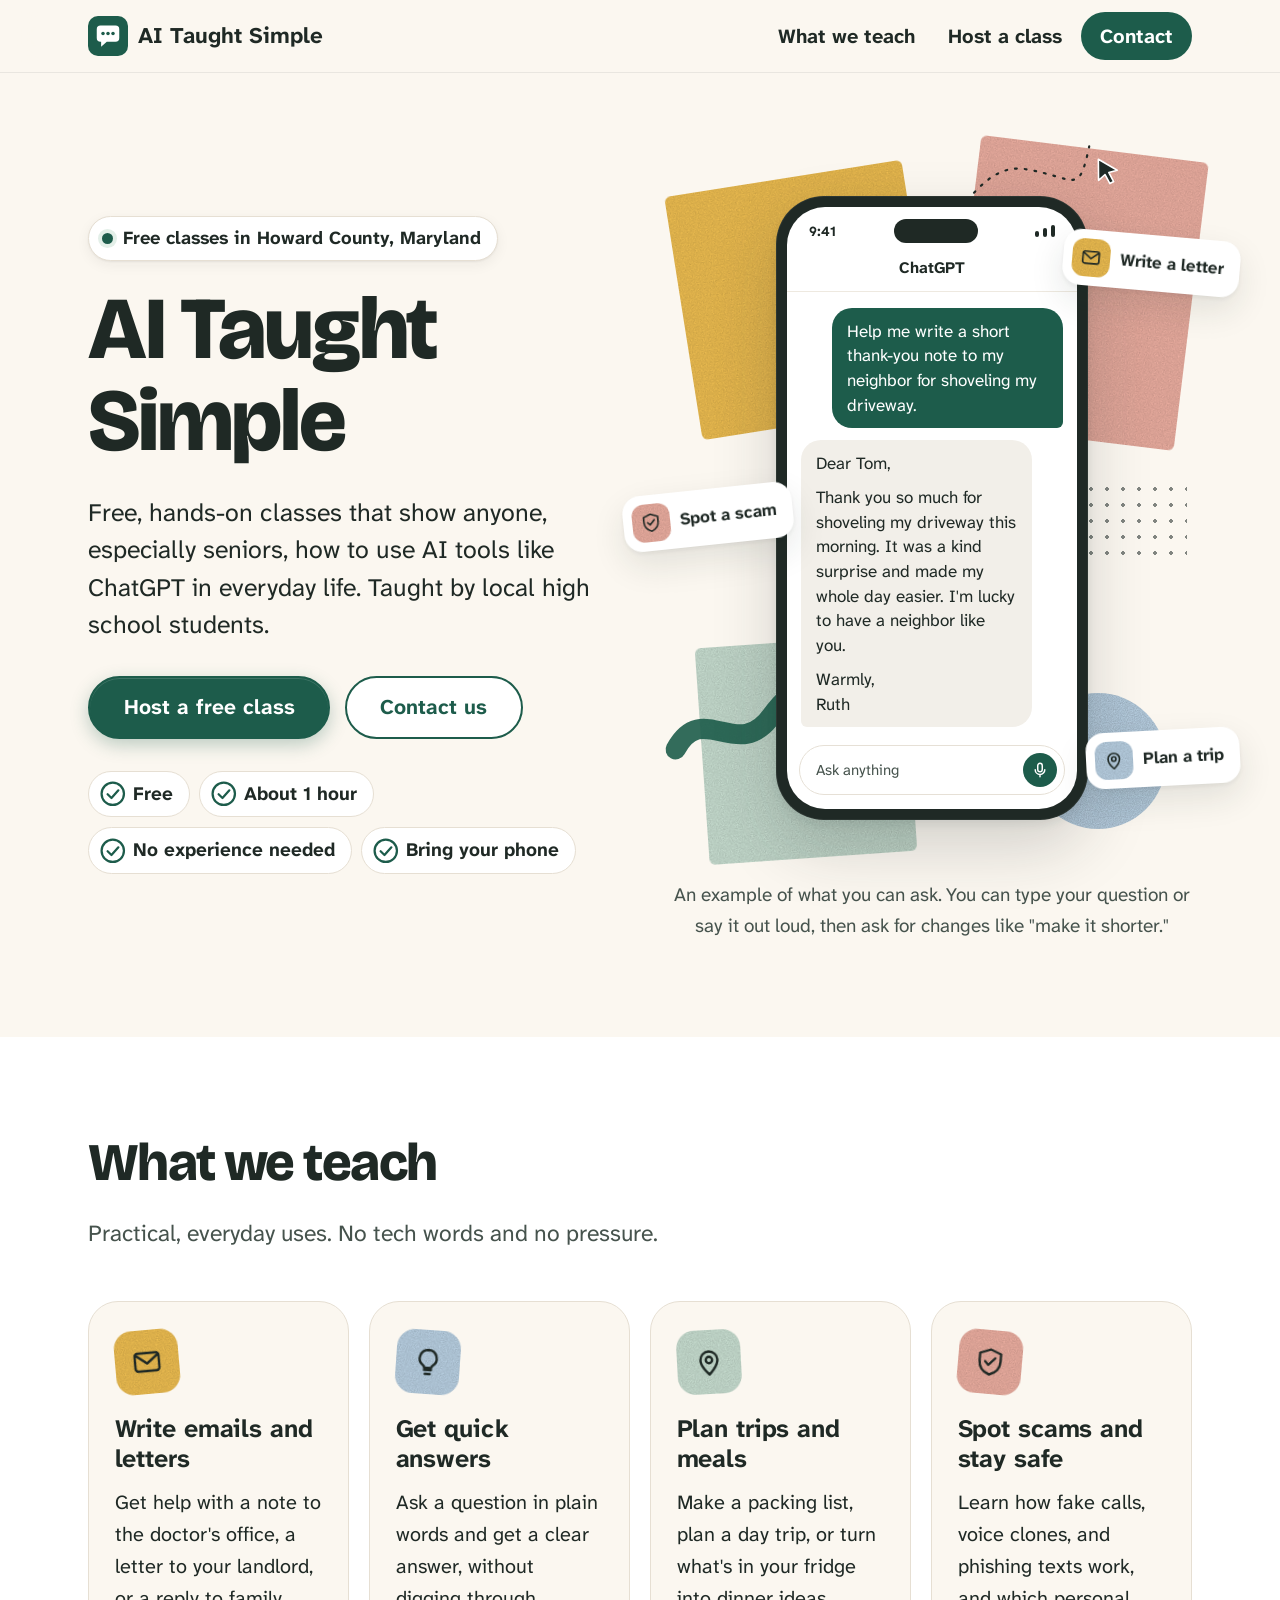
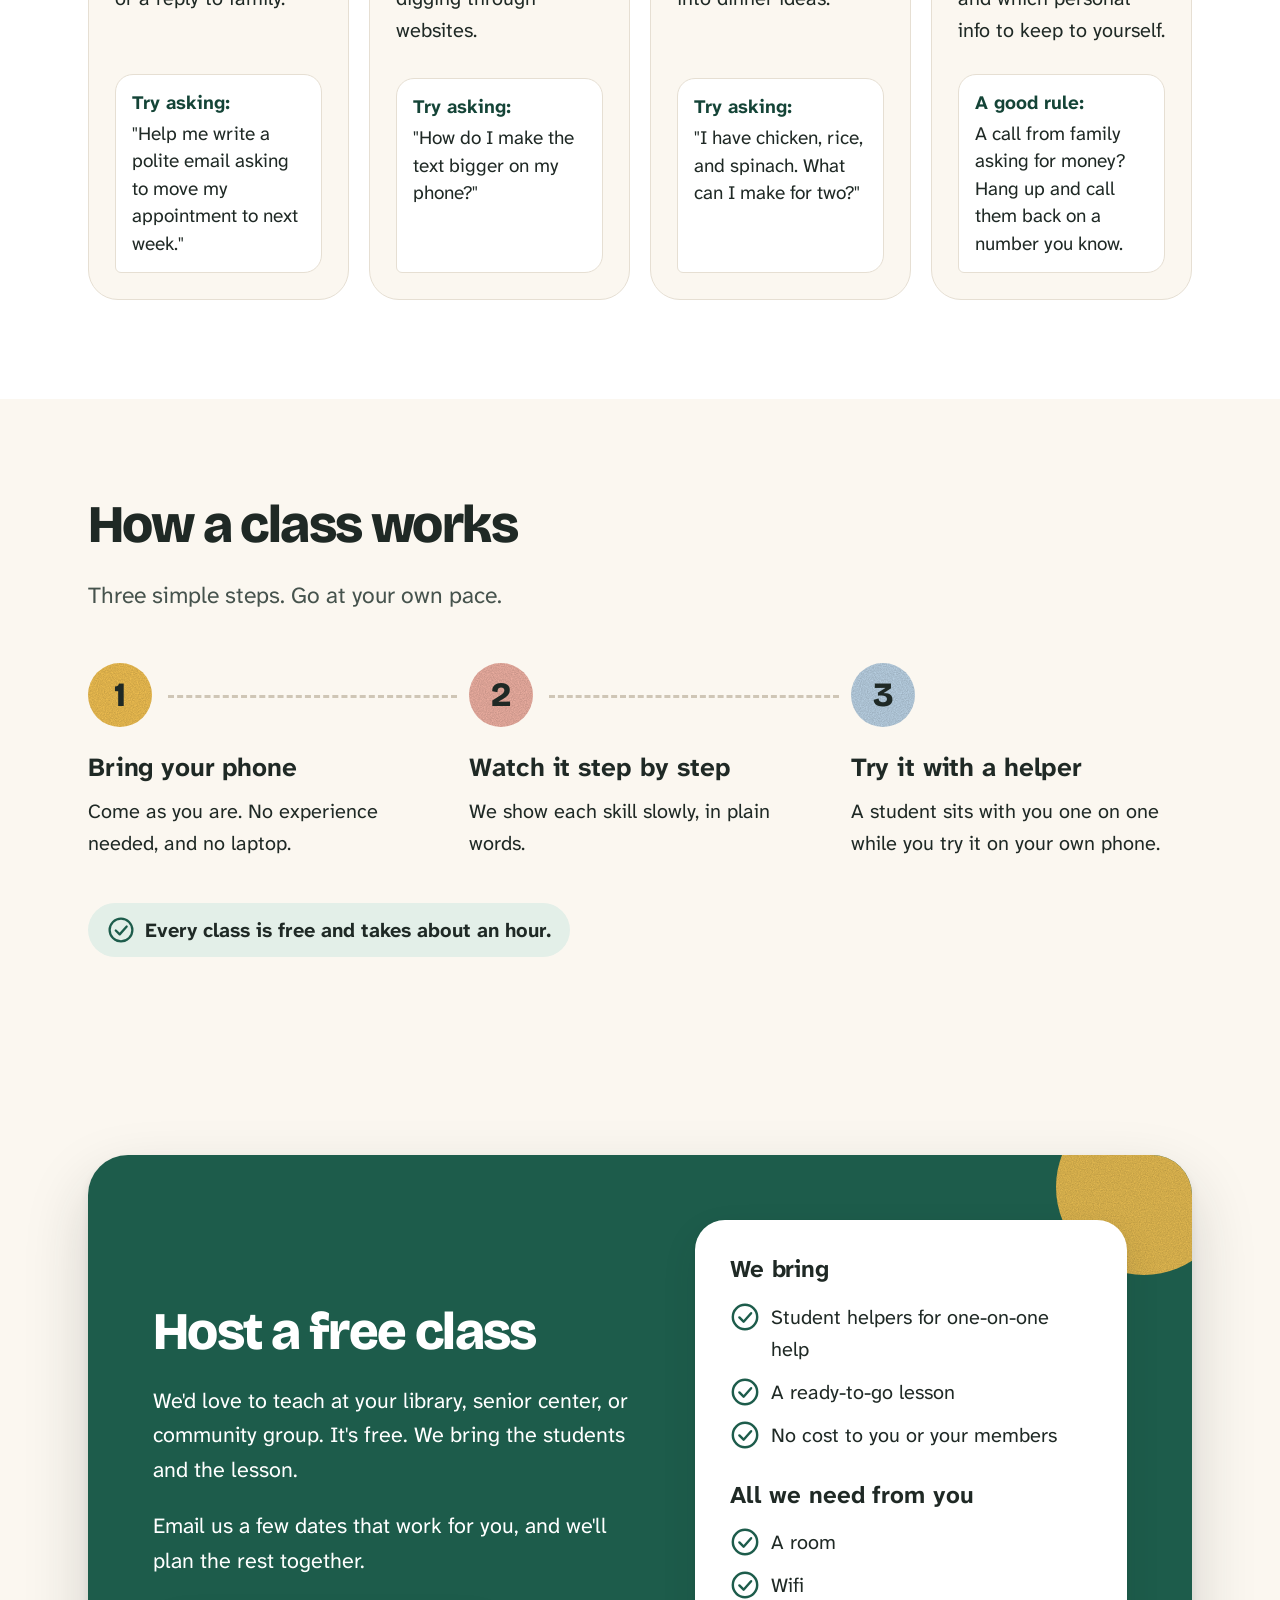
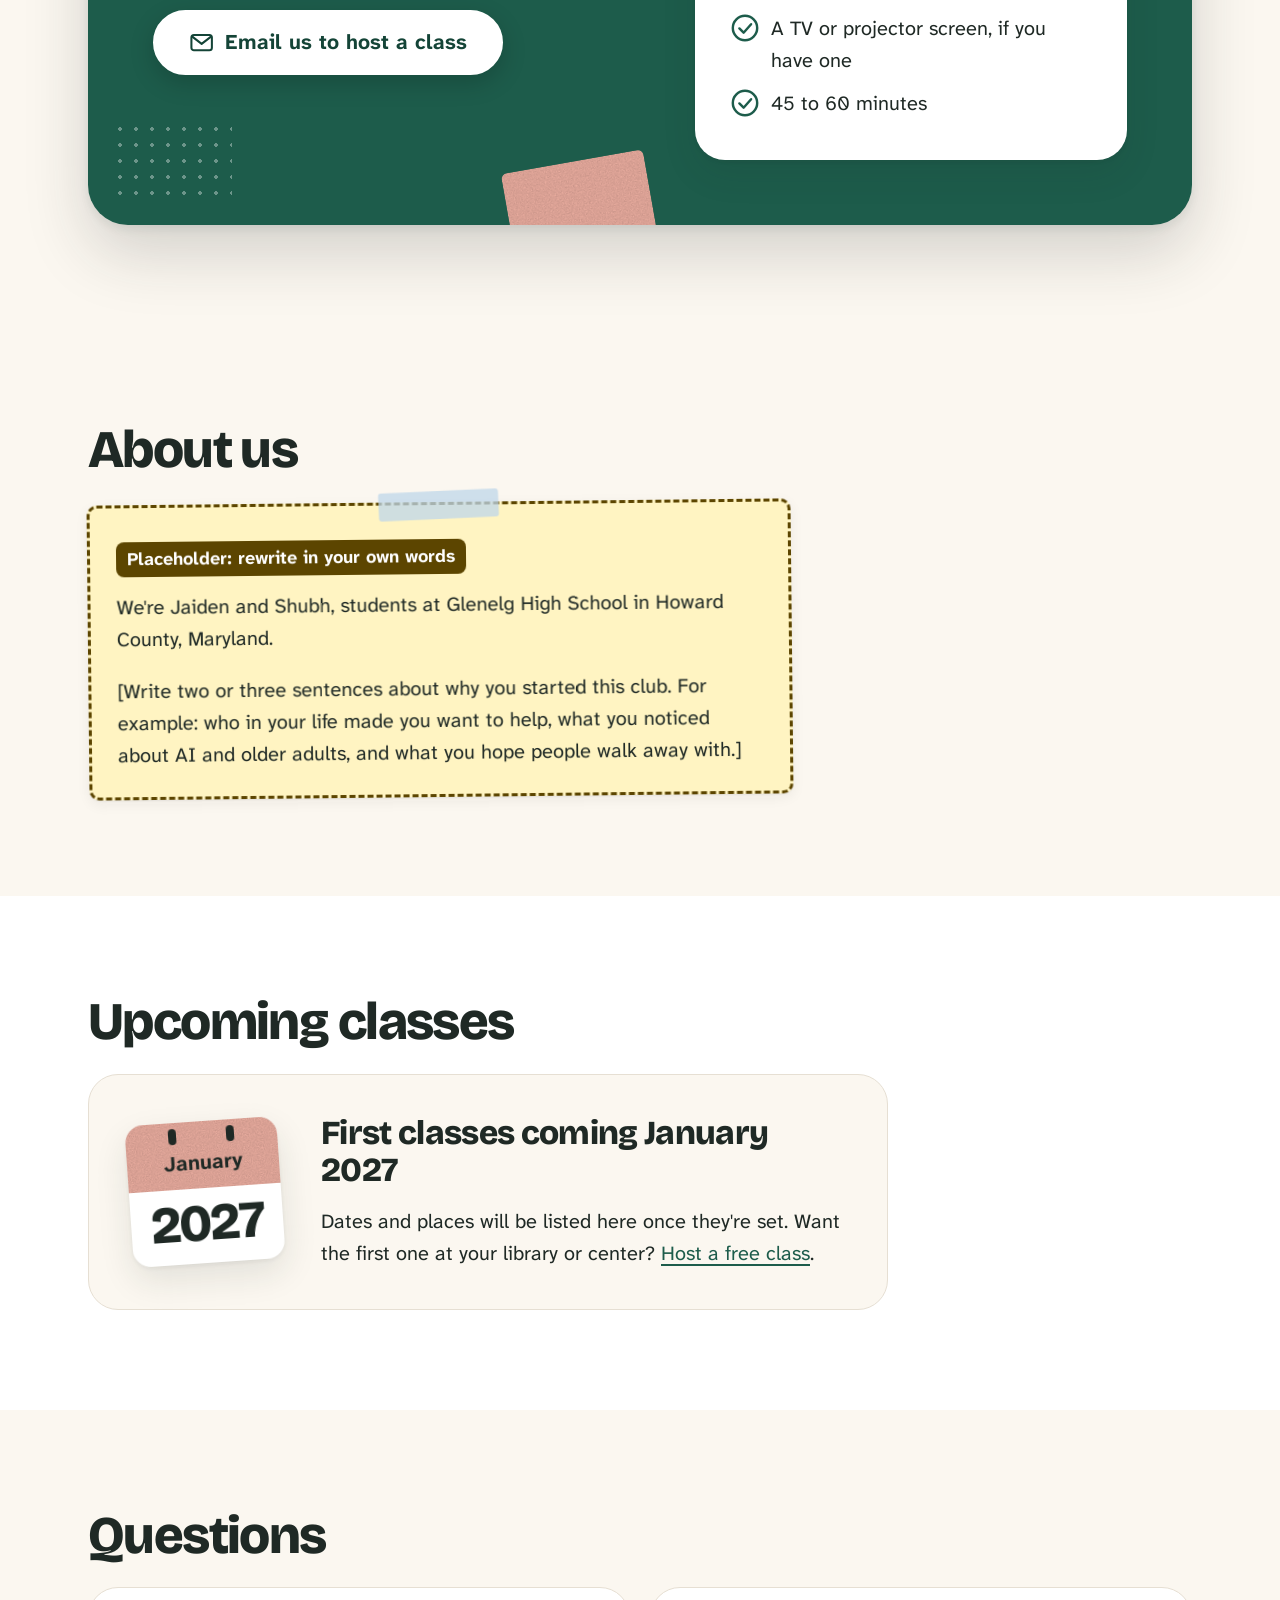
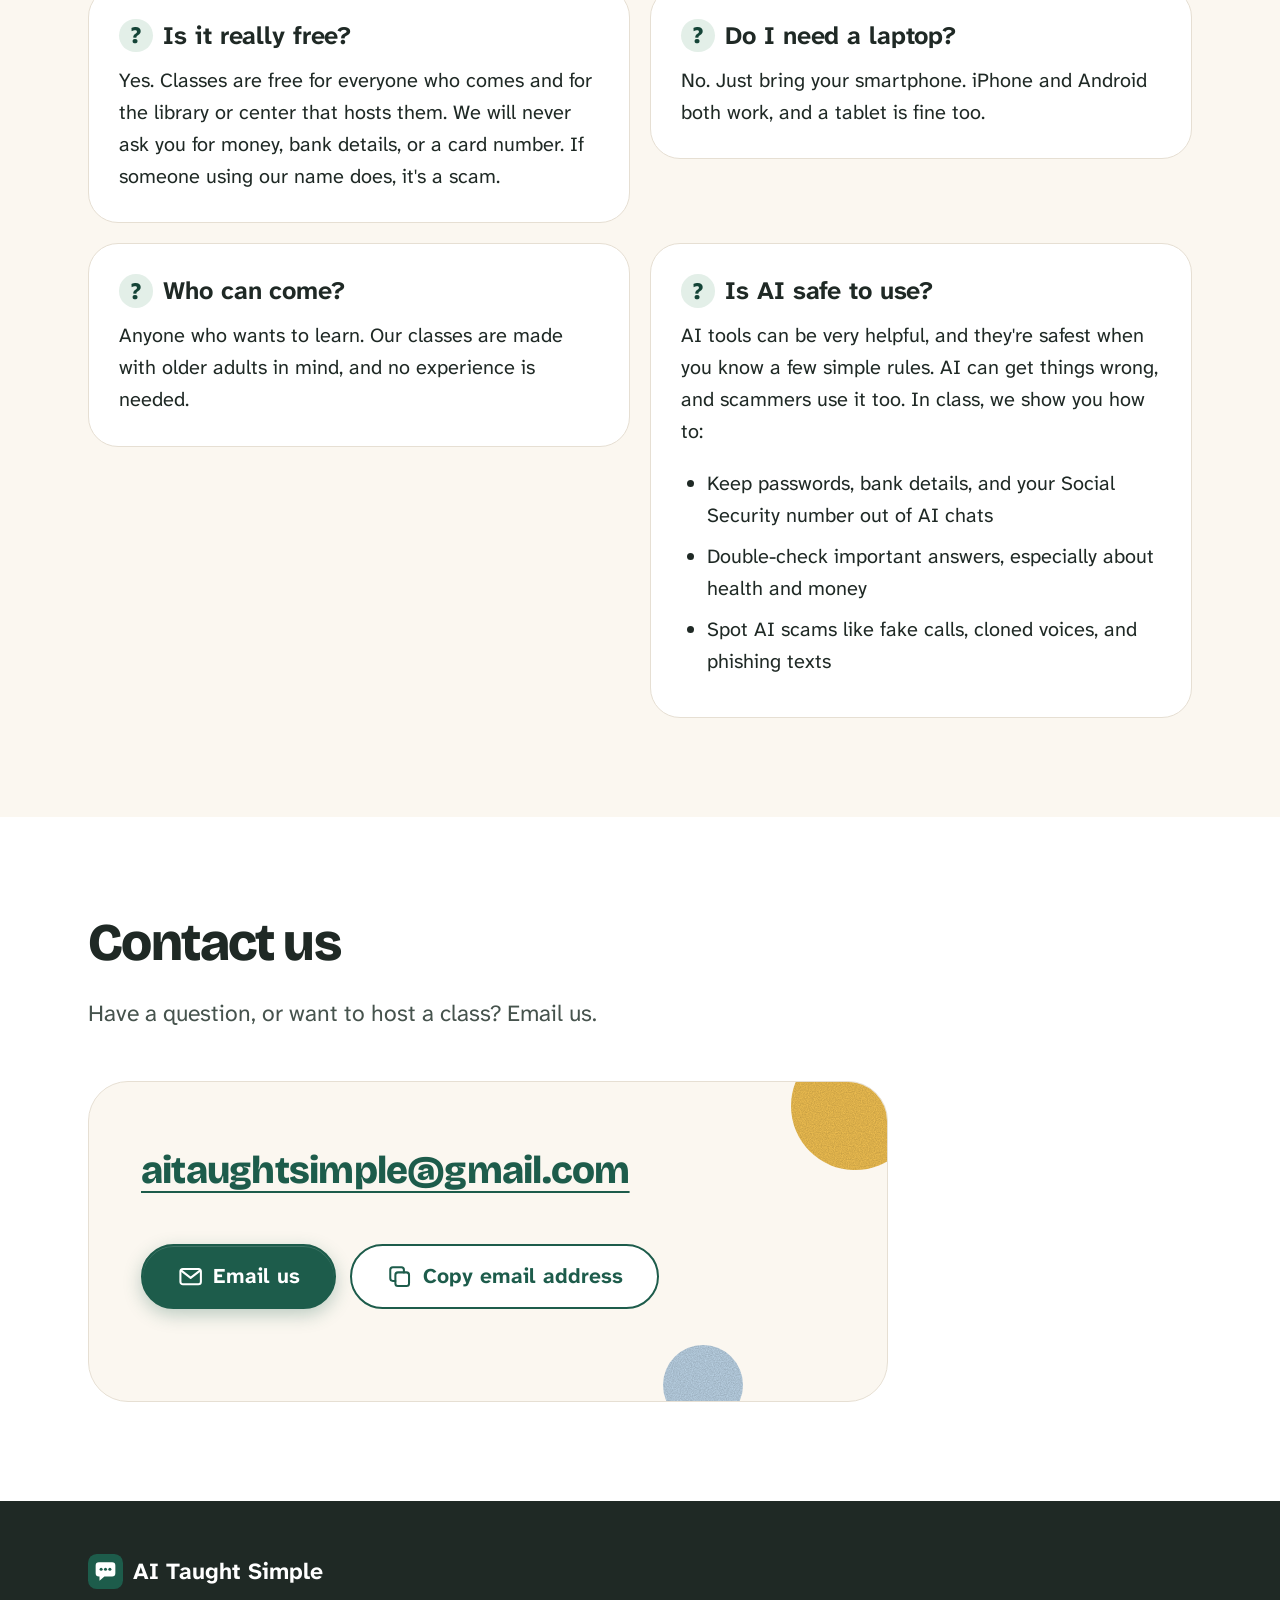
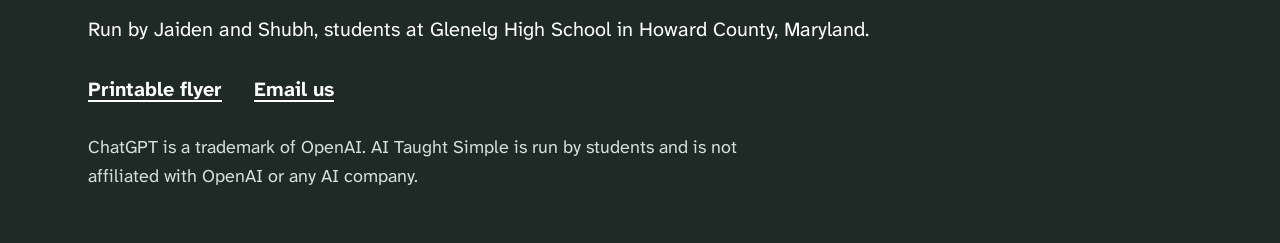
==== index.html @ 9874a0de "Redesign: paper-collage hero with phone mockup, polished sections Collage hero (paper cut-outs, brus" ====
<!doctype html>
<html lang="en" data-title="{name}: Free AI classes for older adults">
<head>
  <meta charset="utf-8">
  <meta name="viewport" content="width=device-width, initial-scale=1">

  <!-- RENAME: if you change the club name in config.js, change it in these 3 lines too (link previews read them). -->
  <title>AI Taught Simple: Free AI classes for older adults</title>
  <meta property="og:title" content="AI Taught Simple: Free AI classes for older adults">
  <meta property="og:site_name" content="AI Taught Simple">

  <meta name="description" content="Free, hands-on classes where high school students show older adults how to use AI tools like ChatGPT for everyday tasks, one on one.">
  <meta property="og:description" content="Free, hands-on classes where high school students show older adults how to use AI tools like ChatGPT for everyday tasks, one on one.">
  <meta property="og:type" content="website">
  <meta property="og:url" content="https://aitaughtsimple.github.io/">
  <meta property="og:image" content="https://aitaughtsimple.github.io/assets/og-image.png">
  <meta property="og:image:width" content="1200">
  <meta property="og:image:height" content="630">
  <meta property="og:image:alt" content="AI Taught Simple: free, hands-on AI classes for older adults">
  <meta name="twitter:card" content="summary_large_image">
  <meta name="theme-color" content="#1D5C4B">

  <link rel="icon" href="assets/icon.svg" type="image/svg+xml">
  <link rel="apple-touch-icon" href="assets/icon-180.png">
  <link rel="preconnect" href="https://fonts.googleapis.com">
  <link rel="preconnect" href="https://fonts.gstatic.com" crossorigin>
  <link rel="stylesheet" href="https://fonts.googleapis.com/css2?family=Atkinson+Hyperlegible+Next:wght@400;700&family=Bricolage+Grotesque:opsz,wght@12..96,700;12..96,800&display=swap">
  <link rel="stylesheet" href="assets/styles.css">
  <script src="config.js"></script>
</head>
<body>
  <svg width="0" height="0" style="position:absolute" aria-hidden="true" focusable="false">
    <defs>
      <symbol id="i-check" viewBox="0 0 32 32"><g fill="none" stroke="currentColor" stroke-width="2.6" stroke-linecap="round" stroke-linejoin="round"><circle cx="16" cy="16" r="13"/><polyline points="10 16.5 14.5 21 22.5 12"/></g></symbol>
      <symbol id="i-mail" viewBox="0 0 32 32"><g fill="none" stroke="currentColor" stroke-width="2.4" stroke-linecap="round" stroke-linejoin="round"><rect x="4" y="7" width="24" height="18" rx="3"/><polyline points="5 9 16 17.5 27 9"/></g></symbol>
      <symbol id="i-bulb" viewBox="0 0 32 32"><g fill="none" stroke="currentColor" stroke-width="2.4" stroke-linecap="round" stroke-linejoin="round"><path d="M12.5 24h7M13.5 28h5M16 4a8.5 8.5 0 0 0-4.8 15.5c.9.7 1.3 1.6 1.3 2.5h7c0-.9.4-1.8 1.3-2.5A8.5 8.5 0 0 0 16 4z"/></g></symbol>
      <symbol id="i-pin" viewBox="0 0 32 32"><g fill="none" stroke="currentColor" stroke-width="2.4" stroke-linecap="round" stroke-linejoin="round"><path d="M16 28.5s-8.5-7.8-8.5-14.5a8.5 8.5 0 0 1 17 0c0 6.7-8.5 14.5-8.5 14.5z"/><circle cx="16" cy="14" r="3.2"/></g></symbol>
      <symbol id="i-shield" viewBox="0 0 32 32"><g fill="none" stroke="currentColor" stroke-width="2.4" stroke-linecap="round" stroke-linejoin="round"><path d="M16 3.5l10.5 4V15c0 6.8-4.4 11.6-10.5 13.5C9.9 26.6 5.5 21.8 5.5 15V7.5z"/><polyline points="11 15.5 14.5 19 21 12"/></g></symbol>
      <symbol id="i-calendar" viewBox="0 0 32 32"><g fill="none" stroke="currentColor" stroke-width="2.4" stroke-linecap="round" stroke-linejoin="round"><rect x="4" y="6" width="24" height="22" rx="3"/><path d="M4 12.5h24M10.5 3.5v5M21.5 3.5v5"/></g></symbol>
      <symbol id="i-mic" viewBox="0 0 32 32"><g fill="none" stroke="currentColor" stroke-width="2.6" stroke-linecap="round" stroke-linejoin="round"><rect x="12" y="4" width="8" height="15" rx="4"/><path d="M7.5 15.5a8.5 8.5 0 0 0 17 0M16 24v4"/></g></symbol>
      <symbol id="i-copy" viewBox="0 0 32 32"><g fill="none" stroke="currentColor" stroke-width="2.4" stroke-linecap="round" stroke-linejoin="round"><rect x="11" y="11" width="16" height="16" rx="3"/><path d="M21 11V8a3 3 0 0 0-3-3H8a3 3 0 0 0-3 3v10a3 3 0 0 0 3 3h3"/></g></symbol>
    </defs>
  </svg>

  <a class="skip-link" href="#main">Skip to main content</a>

  <header class="site-header">
    <div class="wrap">
      <a class="brand" href="./">
        <img src="assets/icon.svg" alt="" width="42" height="42">
        <span data-site="name">AI Taught Simple</span>
      </a>
      <nav class="site-nav" aria-label="Main">
        <ul>
          <li class="nav-extra"><a href="#teach">What we teach</a></li>
          <li class="nav-extra"><a href="#host">Host a class</a></li>
          <li class="nav-cta"><a href="#contact">Contact</a></li>
        </ul>
      </nav>
    </div>
  </header>

  <main id="main">

    <!-- 1. Hero -->
    <section class="hero" aria-labelledby="hero-title">
      <div class="wrap hero-grid">
        <div>
          <p class="pill"><span class="pill-dot" aria-hidden="true"></span><span>Free classes in <span data-site="area">Howard County, Maryland</span></span></p>
          <h1 id="hero-title" data-site="name">AI Taught Simple</h1>
          <p class="lede">Free, hands-on classes that show anyone, especially seniors, how to use AI tools like ChatGPT in everyday life. Taught by local high school students.</p>
          <div class="actions">
            <a class="btn btn--primary" href="#host">Host a free class</a>
            <a class="btn btn--secondary" href="#contact">Contact us</a>
          </div>
          <ul class="facts">
            <li><svg aria-hidden="true"><use href="#i-check"/></svg>Free</li>
            <li><svg aria-hidden="true"><use href="#i-check"/></svg>About 1 hour</li>
            <li><svg aria-hidden="true"><use href="#i-check"/></svg>No experience needed</li>
            <li><svg aria-hidden="true"><use href="#i-check"/></svg>Bring your phone</li>
          </ul>
        </div>

        <figure class="stage" aria-label="Example of a question you can ask ChatGPT on your phone">
          <div class="stage-canvas">
            <span class="paper paper--sun" aria-hidden="true"></span>
            <span class="paper paper--blush" aria-hidden="true"></span>
            <span class="paper paper--mint" aria-hidden="true"></span>
            <span class="paper paper--sky" aria-hidden="true"></span>
            <svg class="brush" viewBox="0 0 240 120" aria-hidden="true"><path d="M16 96 C 46 40, 84 112, 122 58 S 196 36, 222 20"/></svg>
            <span class="dots" aria-hidden="true"></span>
            <svg class="dash-path" viewBox="0 0 200 110" aria-hidden="true"><path d="M6 100 C 50 104, 64 30, 120 40 S 178 70, 190 14"/></svg>
            <svg class="cursor" viewBox="0 0 32 32" aria-hidden="true"><path d="M7 4l18 10.5-8 2.2 4.6 8.6-3.6 1.9-4.6-8.6-6.2 5.5z" fill="#1F2925" stroke="#fff" stroke-width="1.5" stroke-linejoin="round"/></svg>

            <div class="phone">
              <div class="phone-screen">
                <div class="phone-bar" aria-hidden="true"><span>9:41</span><span class="island"></span><span class="bar-icons"><i></i><i></i><i></i></span></div>
                <div class="phone-head" aria-hidden="true">ChatGPT</div>
                <div class="phone-chat">
                  <p class="bubble bubble--you"><span class="sr-only">You ask: </span>Help me write a short thank-you note to my neighbor for shoveling my driveway.</p>
                  <div class="bubble bubble--ai">
                    <span class="sr-only">ChatGPT answers: </span>
                    <p>Dear Tom,</p>
                    <p>Thank you so much for shoveling my driveway this morning. It was a kind surprise and made my whole day easier. I'm lucky to have a neighbor like you.</p>
                    <p>Warmly,<br>Ruth</p>
                  </div>
                </div>
                <div class="phone-input" aria-hidden="true"><span>Ask anything</span><span class="mic"><svg><use href="#i-mic"/></svg></span></div>
              </div>
            </div>

            <div class="tile tile--a" aria-hidden="true"><span class="tile-icon" style="--c: var(--sun)"><svg><use href="#i-mail"/></svg></span>Write a letter</div>
            <div class="tile tile--b" aria-hidden="true"><span class="tile-icon" style="--c: var(--blush)"><svg><use href="#i-shield"/></svg></span>Spot a scam</div>
            <div class="tile tile--c" aria-hidden="true"><span class="tile-icon" style="--c: var(--sky)"><svg><use href="#i-pin"/></svg></span>Plan a trip</div>
          </div>
          <figcaption>An example of what you can ask. You can type your question or say it out loud, then ask for changes like "make it shorter."</figcaption>
        </figure>
      </div>
    </section>

    <!-- 2. What we teach -->
    <section class="section section--band" id="teach" aria-labelledby="teach-title">
      <div class="wrap">
        <div class="section-head">
          <h2 id="teach-title">What we teach</h2>
          <p>Practical, everyday uses. No tech words and no pressure.</p>
        </div>
        <ul class="cards">
          <li class="card">
            <span class="card-icon"><svg aria-hidden="true"><use href="#i-mail"/></svg></span>
            <h3>Write emails and letters</h3>
            <p>Get help with a note to the doctor's office, a letter to your landlord, or a reply to family.</p>
            <p class="try"><strong>Try asking:</strong>"Help me write a polite email asking to move my appointment to next week."</p>
          </li>
          <li class="card">
            <span class="card-icon"><svg aria-hidden="true"><use href="#i-bulb"/></svg></span>
            <h3>Get quick answers</h3>
            <p>Ask a question in plain words and get a clear answer, without digging through websites.</p>
            <p class="try"><strong>Try asking:</strong>"How do I make the text bigger on my phone?"</p>
          </li>
          <li class="card">
            <span class="card-icon"><svg aria-hidden="true"><use href="#i-pin"/></svg></span>
            <h3>Plan trips and meals</h3>
            <p>Make a packing list, plan a day trip, or turn what's in your fridge into dinner ideas.</p>
            <p class="try"><strong>Try asking:</strong>"I have chicken, rice, and spinach. What can I make for two?"</p>
          </li>
          <li class="card">
            <span class="card-icon"><svg aria-hidden="true"><use href="#i-shield"/></svg></span>
            <h3>Spot scams and stay safe</h3>
            <p>Learn how fake calls, voice clones, and phishing texts work, and which personal info to keep to yourself.</p>
            <p class="try"><strong>A good rule:</strong>A call from family asking for money? Hang up and call them back on a number you know.</p>
          </li>
        </ul>
      </div>
    </section>

    <!-- 3. How a class works -->
    <section class="section" id="how" aria-labelledby="how-title">
      <div class="wrap">
        <div class="section-head">
          <h2 id="how-title">How a class works</h2>
          <p>Three simple steps. Go at your own pace.</p>
        </div>
        <ol class="steps">
          <li class="step">
            <span class="step-num" aria-hidden="true">1</span>
            <div>
              <h3>Bring your phone</h3>
              <p>Come as you are. No experience needed, and no laptop.</p>
            </div>
          </li>
          <li class="step">
            <span class="step-num" aria-hidden="true">2</span>
            <div>
              <h3>Watch it step by step</h3>
              <p>We show each skill slowly, in plain words.</p>
            </div>
          </li>
          <li class="step">
            <span class="step-num" aria-hidden="true">3</span>
            <div>
              <h3>Try it with a helper</h3>
              <p>A student sits with you one on one while you try it on your own phone.</p>
            </div>
          </li>
        </ol>
        <p class="note-line"><svg aria-hidden="true"><use href="#i-check"/></svg>Every class is free and takes about an hour.</p>
      </div>
    </section>

    <!-- 4. For organizations -->
    <section class="section" id="host" aria-labelledby="host-title">
      <div class="wrap">
       <div class="poster">
        <div class="poster-art" aria-hidden="true">
          <span class="paper paper--sun"></span>
          <span class="paper paper--blush"></span>
          <span class="dots"></span>
        </div>
        <div>
          <h2 id="host-title">Host a free class</h2>
          <p>We'd love to teach at your library, senior center, or community group. It's free. We bring the students and the lesson.</p>
          <p>Email us a few dates that work for you, and we'll plan the rest together.</p>
          <div class="actions">
            <a class="btn btn--light" href="mailto:aitaughtsimple@gmail.com?subject=Hosting%20a%20free%20AI%20class" data-mailto data-subject="Hosting a free AI class" data-body="Hi {team},\n\nWe'd like to host a free AI class.\n\nOrganization name:\nTown:\nGood days and times:\nAbout how many people:\nDo you have a TV or projector we can use?\n\nThank you,\n">
              <svg aria-hidden="true"><use href="#i-mail"/></svg>Email us to host a class
            </a>
          </div>
        </div>
        <div class="host-panel">
          <h3>We bring</h3>
          <ul class="checks">
            <li><svg aria-hidden="true"><use href="#i-check"/></svg>Student helpers for one-on-one help</li>
            <li><svg aria-hidden="true"><use href="#i-check"/></svg>A ready-to-go lesson</li>
            <li><svg aria-hidden="true"><use href="#i-check"/></svg>No cost to you or your members</li>
          </ul>
          <h3>All we need from you</h3>
          <ul class="checks">
            <li><svg aria-hidden="true"><use href="#i-check"/></svg>A room</li>
            <li><svg aria-hidden="true"><use href="#i-check"/></svg>Wifi</li>
            <li><svg aria-hidden="true"><use href="#i-check"/></svg>A TV or projector screen, if you have one</li>
            <li><svg aria-hidden="true"><use href="#i-check"/></svg>45 to 60 minutes</li>
          </ul>
        </div>
       </div>
      </div>
    </section>

    <!-- 5. About us -->
    <section class="section" id="about" aria-labelledby="about-title">
      <div class="wrap">
        <h2 id="about-title">About us</h2>
        <!-- PLACEHOLDER: replace this whole box with your own words, then delete the "placeholder" class. -->
        <div class="placeholder">
          <span class="placeholder-tag">Placeholder: rewrite in your own words</span>
          <p>We're <span data-site="team">Jaiden and Shubh</span>, students at <span data-site="school">Glenelg High School</span> in <span data-site="area">Howard County, Maryland</span>.</p>
          <p>[Write two or three sentences about why you started this club. For example: who in your life made you want to help, what you noticed about AI and older adults, and what you hope people walk away with.]</p>
        </div>
      </div>
    </section>

    <!-- 6. Upcoming classes -->
    <section class="section section--band" id="upcoming" aria-labelledby="upcoming-title">
      <div class="wrap">
        <h2 id="upcoming-title">Upcoming classes</h2>
        <div class="upcoming">
          <div class="cal" aria-hidden="true"><span class="cal-top" data-site-month>January</span><span class="cal-year" data-site-year>2027</span></div>
          <div>
            <p class="upcoming-when">First classes coming <span data-site="firstClasses">January 2027</span></p>
            <p>Dates and places will be listed here once they're set. Want the first one at your library or center? <a href="#host">Host a free class</a>.</p>
          </div>
        </div>
      </div>
    </section>

    <!-- 7. FAQ -->
    <section class="section" id="faq" aria-labelledby="faq-title">
      <div class="wrap">
        <h2 id="faq-title">Questions</h2>
        <div class="faq">
          <div class="faq-item">
            <h3>Is it really free?</h3>
            <p>Yes. Classes are free for everyone who comes and for the library or center that hosts them. We will never ask you for money, bank details, or a card number. If someone using our name does, it's a scam.</p>
          </div>
          <div class="faq-item">
            <h3>Do I need a laptop?</h3>
            <p>No. Just bring your smartphone. iPhone and Android both work, and a tablet is fine too.</p>
          </div>
          <div class="faq-item">
            <h3>Who can come?</h3>
            <p>Anyone who wants to learn. Our classes are made with older adults in mind, and no experience is needed.</p>
          </div>
          <div class="faq-item">
            <h3>Is AI safe to use?</h3>
            <p>AI tools can be very helpful, and they're safest when you know a few simple rules. AI can get things wrong, and scammers use it too. In class, we show you how to:</p>
            <ul>
              <li>Keep passwords, bank details, and your Social Security number out of AI chats</li>
              <li>Double-check important answers, especially about health and money</li>
              <li>Spot AI scams like fake calls, cloned voices, and phishing texts</li>
            </ul>
          </div>
        </div>
      </div>
    </section>

    <!-- 8. Contact -->
    <section class="section section--band" id="contact" aria-labelledby="contact-title">
      <div class="wrap">
        <div class="section-head">
          <h2 id="contact-title">Contact us</h2>
          <p>Have a question, or want to host a class? Email us.</p>
        </div>
        <div class="contact-card">
          <div class="contact-art" aria-hidden="true"><span class="paper paper--sun"></span><span class="paper paper--sky"></span></div>
          <a class="email-big" href="mailto:aitaughtsimple@gmail.com" data-mailto data-site="email">aitaughtsimple@gmail.com</a>
          <div class="actions">
            <a class="btn btn--primary" href="mailto:aitaughtsimple@gmail.com" data-mailto data-subject="Question about AI classes">
              <svg aria-hidden="true"><use href="#i-mail"/></svg>Email us
            </a>
            <button class="btn btn--secondary" type="button" data-copy-email aria-describedby="copy-status" hidden>
              <svg aria-hidden="true"><use href="#i-copy"/></svg>Copy email address
            </button>
          </div>
          <p class="copy-status" id="copy-status" role="status" aria-live="polite"></p>
        </div>
      </div>
    </section>

  </main>

  <footer class="site-footer">
    <div class="wrap">
      <p class="footer-name"><img src="assets/icon.svg" alt="" width="36" height="36"><span data-site="name">AI Taught Simple</span></p>
      <p>Run by <span data-site="team">Jaiden and Shubh</span>, students at <span data-site="school">Glenelg High School</span> in <span data-site="area">Howard County, Maryland</span>.</p>
      <ul class="footer-links">
        <li><a href="flyer/">Printable flyer</a></li>
        <li><a href="mailto:aitaughtsimple@gmail.com" data-mailto>Email us</a></li>
      </ul>
      <p class="fine-print">ChatGPT is a trademark of OpenAI. <span data-site="name">AI Taught Simple</span> is run by students and is not affiliated with OpenAI or any AI company.</p>
    </div>
  </footer>

  <script src="assets/site.js" defer></script>
</body>
</html>
---- assets/styles.css ----
/* AI Taught Simple: main site styles
   Paper-collage look, built for older eyes: 19-20px body text, AAA contrast,
   big tap targets, one interactive color (library green). */

:root {
  /* Surfaces */
  --paper: #FBF7F0;
  --surface: #FFFFFF;
  --line: #E6DFD3;
  --line-strong: #CFC6B6;

  /* Text */
  --ink: #1F2925;
  --ink-soft: #46534D;

  /* Interactive accent */
  --green: #1D5C4B;
  --green-deep: #144437;
  --green-tint: #E3EFE8;

  /* Decorative paper tones (never used for text color) */
  --sun: #F6C453;
  --blush: #F4B4A6;
  --sky: #BFD7EA;
  --mint: #CFE6D8;

  --note: #FFF4C2;
  --note-ink: #5C4500;

  --font: "Atkinson Hyperlegible Next", "Atkinson Hyperlegible", system-ui, -apple-system, "Segoe UI", Roboto, Arial, sans-serif;
  --display: "Bricolage Grotesque", "Atkinson Hyperlegible Next", system-ui, sans-serif;

  --measure: 34em;
  --gutter: clamp(16px, 4vw, 40px);
  --section: clamp(4rem, 3rem + 4vw, 7rem);
  --header-h: 4.5rem;

  --r-sm: 14px;
  --r-md: 22px;
  --r-lg: 30px;
  --r-xl: 40px;

  --shadow-sm: 0 1px 2px rgba(31, 41, 37, .06), 0 4px 14px rgba(31, 41, 37, .06);
  --shadow-md: 0 2px 4px rgba(31, 41, 37, .06), 0 14px 34px rgba(31, 41, 37, .11);
  --shadow-lg: 0 4px 10px rgba(31, 41, 37, .08), 0 28px 64px rgba(31, 41, 37, .18);

  --ease: cubic-bezier(.2, .8, .2, 1);

  /* Subtle paper grain for the cut-out shapes */
  --grain: url("data:image/svg+xml,%3Csvg xmlns='http://www.w3.org/2000/svg' width='180' height='180'%3E%3Cfilter id='n'%3E%3CfeTurbulence type='fractalNoise' baseFrequency='.85' numOctaves='2' stitchTiles='stitch'/%3E%3CfeColorMatrix values='0 0 0 0 0 0 0 0 0 0 0 0 0 0 0 .22 0 0 0 0'/%3E%3C/filter%3E%3Crect width='100%25' height='100%25' filter='url(%23n)'/%3E%3C/svg%3E");

  color-scheme: light;
}

*, *::before, *::after { box-sizing: border-box; }

html { -webkit-text-size-adjust: 100%; text-size-adjust: 100%; }
@media (prefers-reduced-motion: no-preference) { html { scroll-behavior: smooth; } }

body {
  margin: 0;
  background: var(--paper);
  color: var(--ink);
  font-family: var(--font);
  font-size: clamp(1.1875rem, 1.1rem + 0.3vw, 1.25rem); /* 19px phones, 20px desktop */
  line-height: 1.6;
  overflow-wrap: break-word;
}

img, svg { display: block; max-width: 100%; }

h1, h2 {
  font-family: var(--display);
  font-weight: 800;
  line-height: 1.04;
  letter-spacing: -0.03em;
  margin: 0 0 0.45em;
  text-wrap: balance;
}
h1 { font-size: clamp(3rem, 2rem + 4.4vw, 5.6rem); letter-spacing: -0.025em; }
h2 { font-size: clamp(2.2rem, 1.7rem + 2vw, 3.3rem); }
h3 { font-size: 1.3em; line-height: 1.2; margin: 0 0 0.45em; letter-spacing: -0.005em; }
p { margin: 0 0 1em; }
p, li { max-width: var(--measure); }

a { color: var(--green); text-decoration-thickness: 2px; text-underline-offset: 0.2em; }
a:hover { color: var(--green-deep); text-decoration-thickness: 3px; }

:focus-visible { outline: 4px solid var(--ink); outline-offset: 3px; border-radius: 8px; }

.sr-only {
  position: absolute; width: 1px; height: 1px; padding: 0; margin: -1px;
  overflow: hidden; clip: rect(0 0 0 0); white-space: nowrap; border: 0;
}

.skip-link {
  position: absolute; left: 1rem; top: -10rem; z-index: 100;
  background: var(--ink); color: #fff; padding: 0.75rem 1.25rem;
  border-radius: 12px; font-weight: 700;
}
.skip-link:focus { top: 1rem; color: #fff; }

.wrap { width: 100%; max-width: 74rem; margin-inline: auto; padding-inline: var(--gutter); }

.section { padding-block: var(--section); scroll-margin-top: var(--header-h); }
.section--band { background: var(--surface); }

.section-head { margin-bottom: clamp(2rem, 1.5rem + 2vw, 3.25rem); }
.section-head p { font-size: 1.15em; color: var(--ink-soft); margin: 0; }

/* ---------- Header (translucent, stays in reach) ---------- */

.site-header {
  position: sticky;
  top: 0;
  z-index: 50;
  background: rgba(251, 247, 240, 0.86);
  -webkit-backdrop-filter: blur(18px) saturate(160%);
  backdrop-filter: blur(18px) saturate(160%);
  border-bottom: 1px solid rgba(31, 41, 37, 0.08);
}
@media (prefers-reduced-transparency: reduce) {
  .site-header { background: var(--paper); -webkit-backdrop-filter: none; backdrop-filter: none; }
}
.site-header .wrap {
  display: flex; align-items: center; justify-content: space-between; gap: 1rem;
  min-height: var(--header-h);
}
.brand {
  display: inline-flex; align-items: center; gap: 0.65rem;
  color: var(--ink); font-weight: 700; font-size: 1.12em; text-decoration: none; min-height: 48px;
}
.brand:hover { color: var(--ink); }
.brand img { width: 2.5rem; height: 2.5rem; }

.site-nav ul { display: flex; gap: 0.25rem; margin: 0; padding: 0; list-style: none; }
.site-nav a {
  display: inline-flex; align-items: center; min-height: 48px; padding: 0.25rem 0.9rem;
  border-radius: 999px; color: var(--ink); font-weight: 700; text-decoration: none;
  transition: background-color 160ms var(--ease), color 160ms var(--ease);
}
.site-nav a:hover { background: var(--green-tint); color: var(--green-deep); }
.site-nav .nav-cta a { background: var(--green); color: #fff; padding-inline: 1.2rem; }
.site-nav .nav-cta a:hover { background: var(--green-deep); color: #fff; }
@media (max-width: 47.99em) { .site-nav .nav-extra { display: none; } }

/* ---------- Buttons ---------- */

.actions { display: flex; flex-wrap: wrap; gap: 0.9rem; margin: 2rem 0; }
.btn {
  display: inline-flex; align-items: center; justify-content: center; gap: 0.6rem;
  min-height: 3.75rem; padding: 0.8em 1.6em;
  border: 2px solid var(--green); border-radius: 999px;
  font: inherit; font-weight: 700; font-size: 1.05em; line-height: 1.2;
  text-align: center; text-decoration: none; cursor: pointer;
  touch-action: manipulation;
  transition: background-color 160ms var(--ease), color 160ms var(--ease), box-shadow 200ms var(--ease), transform 120ms var(--ease);
}
.btn:active { transform: scale(0.97); transition-duration: 80ms; }
.btn svg { width: 1.3em; height: 1.3em; flex: none; }
.btn--primary { background: var(--green); color: #fff; box-shadow: 0 1px 0 rgba(255,255,255,.15) inset, 0 6px 18px rgba(29, 92, 75, .28); }
.btn--primary:hover { background: var(--green-deep); border-color: var(--green-deep); color: #fff; box-shadow: 0 8px 24px rgba(29, 92, 75, .34); }
.btn--secondary { background: var(--surface); color: var(--green); }
.btn--secondary:hover { background: var(--green-tint); color: var(--green-deep); }
.btn--light { background: #fff; border-color: #fff; color: var(--green-deep); box-shadow: 0 8px 24px rgba(0, 0, 0, .18); }
.btn--light:hover { background: var(--sun); border-color: var(--sun); color: var(--ink); }

@media (max-width: 35em) {
  .actions { flex-direction: column; }
  .btn { width: 100%; }
}

/* ---------- Hero ---------- */

.hero { padding-block: clamp(2.5rem, 1.5rem + 4vw, 5rem) clamp(3.5rem, 2rem + 5vw, 6.5rem); overflow-x: clip; }
.hero-grid { display: grid; gap: clamp(2rem, 1.5rem + 3vw, 4rem); align-items: center; }
@media (min-width: 62em) { .hero-grid { grid-template-columns: 1fr 1fr; } }

.pill {
  display: inline-flex; align-items: center; gap: 0.6rem;
  padding: 0.45rem 1rem 0.45rem 0.8rem; margin-bottom: 1.4rem;
  background: var(--surface); border: 1px solid var(--line); border-radius: 999px;
  font-weight: 700; font-size: 0.92em; box-shadow: var(--shadow-sm);
}
.pill-dot { width: 0.7rem; height: 0.7rem; border-radius: 50%; background: var(--green); box-shadow: 0 0 0 4px var(--green-tint); }

.hero h1 { margin-bottom: 0.3em; }
.lede { font-size: 1.25em; line-height: 1.5; max-width: 25em; }

.facts { display: flex; flex-wrap: wrap; gap: 0.6rem; margin: 0; padding: 0; list-style: none; }
.facts li {
  display: inline-flex; align-items: center; gap: 0.45rem;
  padding: 0.45rem 0.95rem 0.45rem 0.6rem;
  background: var(--surface); border: 1px solid var(--line); border-radius: 999px;
  font-weight: 700; font-size: 0.95em;
}
.facts svg { width: 1.45em; height: 1.45em; color: var(--green); flex: none; }

/* The collage stage */
.stage { margin: 0; }
.stage-canvas {
  position: relative;
  display: flex; justify-content: center;
  padding: 3rem 0 3.25rem;
}

.paper {
  position: absolute; display: block;
  background-image: var(--grain);
  background-color: var(--c);
  transform: rotate(var(--r, 0deg));
}
.paper--sun   { --c: var(--sun);   --r: -9deg; width: 46%; height: 34%; top: 4%;  left: 2%;  border-radius: 6px; }
.paper--blush { --c: var(--blush); --r: 7deg;  width: 44%; height: 40%; top: 0;   right: 0;  border-radius: 6px; }
.paper--sky   { --c: var(--sky);   width: 8.5rem; height: 8.5rem; bottom: 6%; right: 5%; border-radius: 50%; }
.paper--mint  { --c: var(--mint);  --r: -4deg; width: 40%; height: 30%; bottom: 2%; left: 6%; border-radius: 6px; }

.brush { position: absolute; width: 42%; bottom: 14%; left: -2%; }
.brush path { fill: none; stroke: var(--green); stroke-width: 22; stroke-linecap: round; opacity: .9; }

.dots {
  position: absolute; width: 7.5rem; height: 5rem; top: 46%; right: 1%;
  background-image: radial-gradient(var(--ink) 1.6px, transparent 1.8px);
  background-size: 16px 16px; opacity: .55;
}
.dash-path { position: absolute; width: 34%; top: -2%; right: 18%; overflow: visible; }
.dash-path path { fill: none; stroke: var(--ink); stroke-width: 2.5; stroke-dasharray: 2 9; stroke-linecap: round; }
.cursor { position: absolute; width: 2.1rem; top: 1%; right: 13%; }

/* The phone */
.phone {
  position: relative; z-index: 2;
  width: min(19.5rem, 80%);
  padding: 11px;
  background: #1F2925;
  border-radius: 48px;
  box-shadow: var(--shadow-lg), 0 0 0 1px rgba(255,255,255,.06) inset;
}
.phone-screen { background: #fff; border-radius: 38px; overflow: hidden; display: flex; flex-direction: column; }
.phone-bar {
  display: flex; align-items: center; justify-content: space-between;
  padding: 12px 22px 4px; font-size: 14px; font-weight: 700;
}
.island { width: 84px; height: 24px; border-radius: 999px; background: #1F2925; }
.bar-icons { display: flex; gap: 4px; align-items: flex-end; }
.bar-icons i { display: block; width: 4px; background: var(--ink); border-radius: 2px; }
.bar-icons i:nth-child(1) { height: 6px; } .bar-icons i:nth-child(2) { height: 9px; } .bar-icons i:nth-child(3) { height: 12px; }
.phone-head {
  text-align: center; font-weight: 700; font-size: 16px;
  padding: 8px 12px 10px; border-bottom: 1px solid #EEE9E0;
}
.phone-chat { display: flex; flex-direction: column; gap: 12px; padding: 16px 14px; }
.bubble { margin: 0; max-width: 88%; padding: 11px 15px; font-size: 17px; line-height: 1.45; }
.bubble p { margin: 0; }
.bubble p + p { margin-top: 0.55em; }
.bubble--you { align-self: flex-end; background: var(--green); color: #fff; border-radius: 20px 20px 6px 20px; }
.bubble--ai { align-self: flex-start; background: #F2EFE9; border-radius: 20px 20px 20px 6px; }
.phone-input {
  display: flex; align-items: center; justify-content: space-between; gap: 10px;
  margin: 2px 12px 14px; padding: 7px 7px 7px 16px;
  border: 1px solid #E6E0D6; border-radius: 999px; color: var(--ink-soft); font-size: 15px;
}
.mic { display: grid; place-items: center; width: 34px; height: 34px; border-radius: 50%; background: var(--green); color: #fff; }
.mic svg { width: 18px; height: 18px; }

/* Floating sticker tiles */
.tile {
  position: absolute; z-index: 3;
  display: flex; align-items: center; gap: 0.6rem;
  padding: 0.55rem 1rem 0.55rem 0.55rem;
  background: var(--surface); border-radius: 18px;
  box-shadow: var(--shadow-md);
  font-weight: 700; font-size: 0.85em; white-space: nowrap;
  transform: rotate(var(--r, 0deg));
}
.tile-icon { display: grid; place-items: center; width: 2.4rem; height: 2.4rem; border-radius: 12px; background-color: var(--c); background-image: var(--grain); color: var(--ink); }
.tile-icon svg { width: 1.35rem; height: 1.35rem; }
/* Wide screens: stickers sit beside the phone, never over the conversation */
.tile--a { --r: 5deg;  top: 12%; right: -3rem; }
.tile--b { --r: -6deg; top: 47%; left: -3rem; }
.tile--c { --r: -3deg; bottom: 12%; right: -3rem; }
/* Narrower screens: stickers move above and below the phone */
@media (max-width: 79.99em) {
  .stage-canvas { padding: 3.25rem 0; }
  .tile--a { top: 0; right: 4%; }
  .tile--b { display: none; }
  .tile--c { bottom: 0; left: 4%; right: auto; }
}

.stage figcaption {
  max-width: 30em; margin: 0.5rem auto 0; text-align: center;
  color: var(--ink-soft); font-size: 0.95em;
}

@media (max-width: 47.99em) {
  .stage-canvas { padding: 2.75rem 0; }
  .phone { width: min(18.5rem, 84%); }
  .tile { font-size: 0.8em; }
  .tile--a { right: 0; }
  .tile--c { left: 0; }
  .paper--sky { width: 6rem; height: 6rem; }
  .dots { display: none; }
  .cursor { right: 4%; }
}

/* One orchestrated entrance: the collage settles in once */
@media (prefers-reduced-motion: no-preference) {
  .stage :is(.paper, .brush, .dots, .dash-path, .cursor, .tile, .phone) {
    animation: settle 700ms var(--ease) both;
    animation-delay: var(--d, 0ms);
  }
  .phone { --d: 60ms; }
  .paper--sun { --d: 120ms; } .paper--blush { --d: 180ms; } .paper--mint { --d: 240ms; } .paper--sky { --d: 300ms; }
  .brush { --d: 340ms; } .dots { --d: 380ms; } .dash-path, .cursor { --d: 420ms; }
  .tile--a { --d: 520ms; } .tile--b { --d: 600ms; } .tile--c { --d: 680ms; }
}
@keyframes settle {
  from { opacity: 0; transform: translateY(18px) rotate(calc(var(--r, 0deg) - 3deg)) scale(.97); }
  to   { transform: rotate(var(--r, 0deg)); } /* opacity returns to each element's own value */
}

/* ---------- What we teach ---------- */

.cards {
  display: grid; grid-template-columns: repeat(auto-fit, minmax(min(100%, 15.5rem), 1fr));
  gap: 1.25rem; margin: 0; padding: 0; list-style: none;
}
.card {
  display: flex; flex-direction: column; max-width: none;
  background: var(--paper); border: 1px solid var(--line); border-radius: var(--r-lg);
  padding: 1.75rem 1.6rem 1.6rem;
  transition: transform 220ms var(--ease), box-shadow 220ms var(--ease);
}
@media (hover: hover) {
  .card:hover { transform: translateY(-4px); box-shadow: var(--shadow-md); }
}
.card-icon {
  display: grid; place-items: center; width: 4rem; height: 4rem; margin-bottom: 1.25rem;
  border-radius: 18px; background-color: var(--c); background-image: var(--grain);
  color: var(--ink); transform: rotate(var(--r, -4deg));
}
.card:nth-child(1) .card-icon { --c: var(--sun);   --r: -5deg; }
.card:nth-child(2) .card-icon { --c: var(--sky);   --r: 4deg; }
.card:nth-child(3) .card-icon { --c: var(--mint);  --r: -3deg; }
.card:nth-child(4) .card-icon { --c: var(--blush); --r: 5deg; }
.card-icon svg { width: 2rem; height: 2rem; }
.card h3 { font-size: 1.25em; }
.card p { flex: 1; }
.try {
  margin: 0.5rem 0 0; padding: 0.9rem 1.05rem;
  background: var(--surface); border: 1px solid var(--line);
  border-radius: 18px 18px 18px 6px; font-size: 0.95em; line-height: 1.45;
}
.try strong { display: block; color: var(--green-deep); margin-bottom: 0.2rem; }

/* ---------- Steps ---------- */

.steps { display: grid; gap: 2.25rem; margin: 0; padding: 0; list-style: none; }
.step { position: relative; display: grid; grid-template-columns: auto 1fr; gap: 1.25rem; align-items: start; max-width: none; }
.step-num {
  position: relative; z-index: 1;
  display: grid; place-items: center; width: 4rem; height: 4rem; border-radius: 50%;
  background-color: var(--c); background-image: var(--grain);
  font-family: var(--display); font-weight: 800; font-size: 1.7em; line-height: 1; color: var(--ink);
  box-shadow: 0 0 0 6px var(--paper);
}
.step:nth-child(1) .step-num { --c: var(--sun); }
.step:nth-child(2) .step-num { --c: var(--blush); }
.step:nth-child(3) .step-num { --c: var(--sky); }
.step h3 { margin-top: 0.7rem; }
.step p { margin: 0; }
/* dashed path between steps: vertical on phones */
.step:not(:last-child)::after {
  content: ""; position: absolute; left: 2rem; top: 4.4rem; bottom: -2rem;
  border-left: 3px dashed var(--line-strong);
}
@media (min-width: 52em) {
  .steps { grid-template-columns: repeat(3, 1fr); gap: 2.5rem; }
  .step { grid-template-columns: 1fr; }
  .step h3 { margin-top: 0.3rem; }
  .step:not(:last-child)::after {
    left: 5rem; right: -1.75rem; top: 2rem; bottom: auto;
    border-left: 0; border-top: 3px dashed var(--line-strong);
  }
}
.note-line {
  display: inline-flex; align-items: center; gap: 0.6rem;
  margin: 2.75rem 0 0; padding: 0.7rem 1.2rem;
  background: var(--green-tint); border-radius: 999px; font-weight: 700;
}
.note-line svg { width: 1.4em; height: 1.4em; color: var(--green); flex: none; }

/* ---------- Host a class (the poster) ---------- */

.poster {
  position: relative; overflow: hidden;
  display: grid; gap: 2.5rem; align-items: center;
  background: var(--green); color: #fff;
  border-radius: var(--r-xl);
  padding: clamp(2rem, 1.25rem + 3.5vw, 4.5rem);
  box-shadow: var(--shadow-lg);
}
@media (min-width: 58em) { .poster { grid-template-columns: 1.05fr 0.95fr; gap: 4rem; } }
.poster h2 { color: #fff; }
.poster p { color: #fff; font-size: 1.08em; }
.poster a:not(.btn) { color: #fff; }
.poster :focus-visible { outline-color: #fff; }
.poster .actions { margin-bottom: 0; }
.poster > * { position: relative; z-index: 1; }
.poster-art { position: absolute !important; inset: 0; z-index: 0 !important; pointer-events: none; }
.poster-art .paper--sun { width: 11rem; height: 11rem; top: -3.5rem; right: -2.5rem; left: auto; border-radius: 50%; --r: 0deg; opacity: .95; }
.poster-art .paper--blush { width: 9rem; height: 6rem; bottom: -2rem; left: 38%; top: auto; right: auto; --r: -10deg; }
.poster-art .dots { top: auto; bottom: 1.5rem; right: auto; left: 1.5rem; background-image: radial-gradient(#fff 1.6px, transparent 1.8px); opacity: .35; }
/* Stacked layout: keep paper shapes away from the white text */
@media (max-width: 57.99em) {
  .poster-art .paper--sun { top: auto; bottom: -3rem; right: -3rem; width: 9rem; height: 9rem; }
  .poster-art .paper--blush, .poster-art .dots { display: none; }
}

.host-panel {
  background: var(--surface); color: var(--ink);
  border-radius: var(--r-lg); padding: clamp(1.4rem, 1rem + 1.5vw, 2.25rem);
  box-shadow: var(--shadow-md);
}
.host-panel h3 { font-size: 1.2em; }
.host-panel h3 + .checks { margin-bottom: 1.5rem; }
.host-panel .checks:last-child { margin-bottom: 0; }
.checks { margin: 0; padding: 0; list-style: none; }
.checks li { display: flex; gap: 0.7rem; align-items: flex-start; padding: 0.35rem 0; }
.checks svg { width: 1.5em; height: 1.5em; color: var(--green); flex: none; margin-top: 0.05em; }

/* ---------- About (placeholder sticky note) ---------- */

.placeholder {
  position: relative; max-width: 44rem;
  background: var(--note); color: var(--ink);
  border: 3px dashed var(--note-ink); border-radius: 10px;
  padding: 2.1rem 1.6rem 1.6rem;
  transform: rotate(-0.6deg);
  box-shadow: var(--shadow-sm);
}
.placeholder::before {
  content: ""; position: absolute; top: -14px; left: 50%; width: 120px; height: 28px;
  transform: translateX(-50%) rotate(-2deg);
  background: rgba(191, 215, 234, 0.75); border-radius: 3px;
}
.placeholder-tag {
  display: inline-block; margin-bottom: 0.9rem; padding: 0.2rem 0.7rem;
  background: var(--note-ink); color: #fff; border-radius: 8px; font-weight: 700; font-size: 0.9em;
}
.placeholder p:last-child { margin-bottom: 0; }

/* ---------- Upcoming (tear-off calendar) ---------- */

.upcoming {
  display: flex; gap: clamp(1.25rem, 1rem + 2vw, 2.5rem); align-items: center;
  max-width: 50rem; background: var(--paper); border: 1px solid var(--line);
  border-radius: var(--r-lg); padding: clamp(1.4rem, 1rem + 2vw, 2.5rem);
}
.cal {
  position: relative; flex: none; width: 9.5rem; text-align: center;
  background: #fff; border-radius: 18px; overflow: hidden;
  box-shadow: var(--shadow-md); transform: rotate(-4deg);
}
.cal-top {
  display: block; padding: 1.55rem 0 0.55rem;
  background-color: var(--blush); background-image: var(--grain);
  font-weight: 700; font-size: 1.05em;
}
.cal-year { display: block; padding: 0.4rem 0 0.7rem; font-family: var(--display); font-weight: 800; font-size: 2.6em; line-height: 1.1; letter-spacing: -0.03em; }
.cal::before, .cal::after {
  content: ""; position: absolute; top: 0.4rem; width: 0.55rem; height: 1rem;
  background: var(--ink); border-radius: 999px;
}
.cal::before { left: 28%; } .cal::after { right: 28%; }
.upcoming-when { font-family: var(--display); font-weight: 800; font-size: clamp(1.6rem, 1.3rem + 1vw, 2.1rem); line-height: 1.1; letter-spacing: -0.02em; margin-bottom: 0.5em; }
.upcoming p:last-child { margin-bottom: 0; }
@media (max-width: 34em) { .upcoming { flex-direction: column; align-items: flex-start; } .cal { width: 8rem; } }

/* ---------- FAQ ---------- */

.faq { display: grid; gap: 1.25rem; align-items: start; }
@media (min-width: 56em) { .faq { grid-template-columns: 1fr 1fr; } }
.faq-item {
  background: var(--surface); border: 1px solid var(--line); border-radius: var(--r-lg);
  padding: clamp(1.4rem, 1.1rem + 1vw, 2rem);
}
.faq-item h3 { display: flex; align-items: center; gap: 0.65rem; font-size: 1.25em; }
.faq-item h3::before {
  content: "?"; flex: none; display: grid; place-items: center;
  width: 2.1rem; height: 2.1rem; border-radius: 50%;
  background: var(--green-tint); color: var(--green-deep);
  font-family: var(--display); font-weight: 800; font-size: 0.95em;
}
.faq-item p:last-child, .faq-item ul:last-child { margin-bottom: 0; }
.faq-item ul { padding-left: 1.3em; margin: 0 0 1em; }
.faq-item li { margin-bottom: 0.45em; }

/* ---------- Contact ---------- */

.contact-card {
  position: relative; overflow: hidden;
  max-width: 50rem; background: var(--paper); border: 1px solid var(--line);
  border-radius: var(--r-xl); padding: clamp(1.75rem, 1rem + 3vw, 3.25rem);
}
.contact-card > * { position: relative; z-index: 1; }
.contact-art { position: absolute !important; inset: 0; z-index: 0 !important; pointer-events: none; }
.contact-art .paper--sun { width: 8rem; height: 8rem; top: -2.5rem; right: -2rem; left: auto; border-radius: 50%; --r: 0deg; }
.contact-art .paper--sky { width: 5rem; height: 5rem; bottom: -1.5rem; right: 18%; }
@media (max-width: 47.99em) { .contact-art { display: none; } }
.email-big {
  display: inline-block; padding-block: 0.4rem; margin-bottom: 0.25rem;
  font-family: var(--display); font-weight: 800; letter-spacing: -0.02em;
  font-size: clamp(1.5rem, 1.1rem + 2vw, 2.4rem); overflow-wrap: anywhere;
}
.contact-card .actions { margin-bottom: 0.5rem; }
.copy-status { min-height: 1.6em; margin: 0; color: var(--green-deep); font-weight: 700; }

/* ---------- Footer ---------- */

.site-footer { background: var(--ink); color: #fff; padding-block: 3.25rem; }
.site-footer a, .site-footer a:hover { color: #fff; }
.site-footer :focus-visible { outline-color: #fff; }
.site-footer p { max-width: 40em; }
.footer-name { display: flex; align-items: center; gap: 0.6rem; font-weight: 700; font-size: 1.15em; }
.footer-name img { width: 2.2rem; height: 2.2rem; }
.footer-links { display: flex; flex-wrap: wrap; gap: 0.5rem 2rem; margin: 0 0 1.25rem; padding: 0; list-style: none; }
.footer-links a { display: inline-flex; align-items: center; min-height: 48px; font-weight: 700; }
.fine-print { font-size: 0.9em; color: #D6DED9; margin: 0; }

/* ---------- 404 ---------- */

.not-found { padding-block: 6rem; }

/* ---------- Print (main page) ---------- */

@media print {
  .site-header { position: static; }
  .site-nav, .actions, .skip-link, [data-copy-email], .stage-canvas > :not(.phone) { display: none !important; }
  .section, .hero { padding-block: 1.5rem; }
  .poster { background: none; color: var(--ink); box-shadow: none; border: 2px solid var(--ink); }
  .poster h2, .poster p { color: var(--ink); }
  .site-footer { background: none; color: var(--ink); }
  .site-footer a { color: var(--ink); }
}
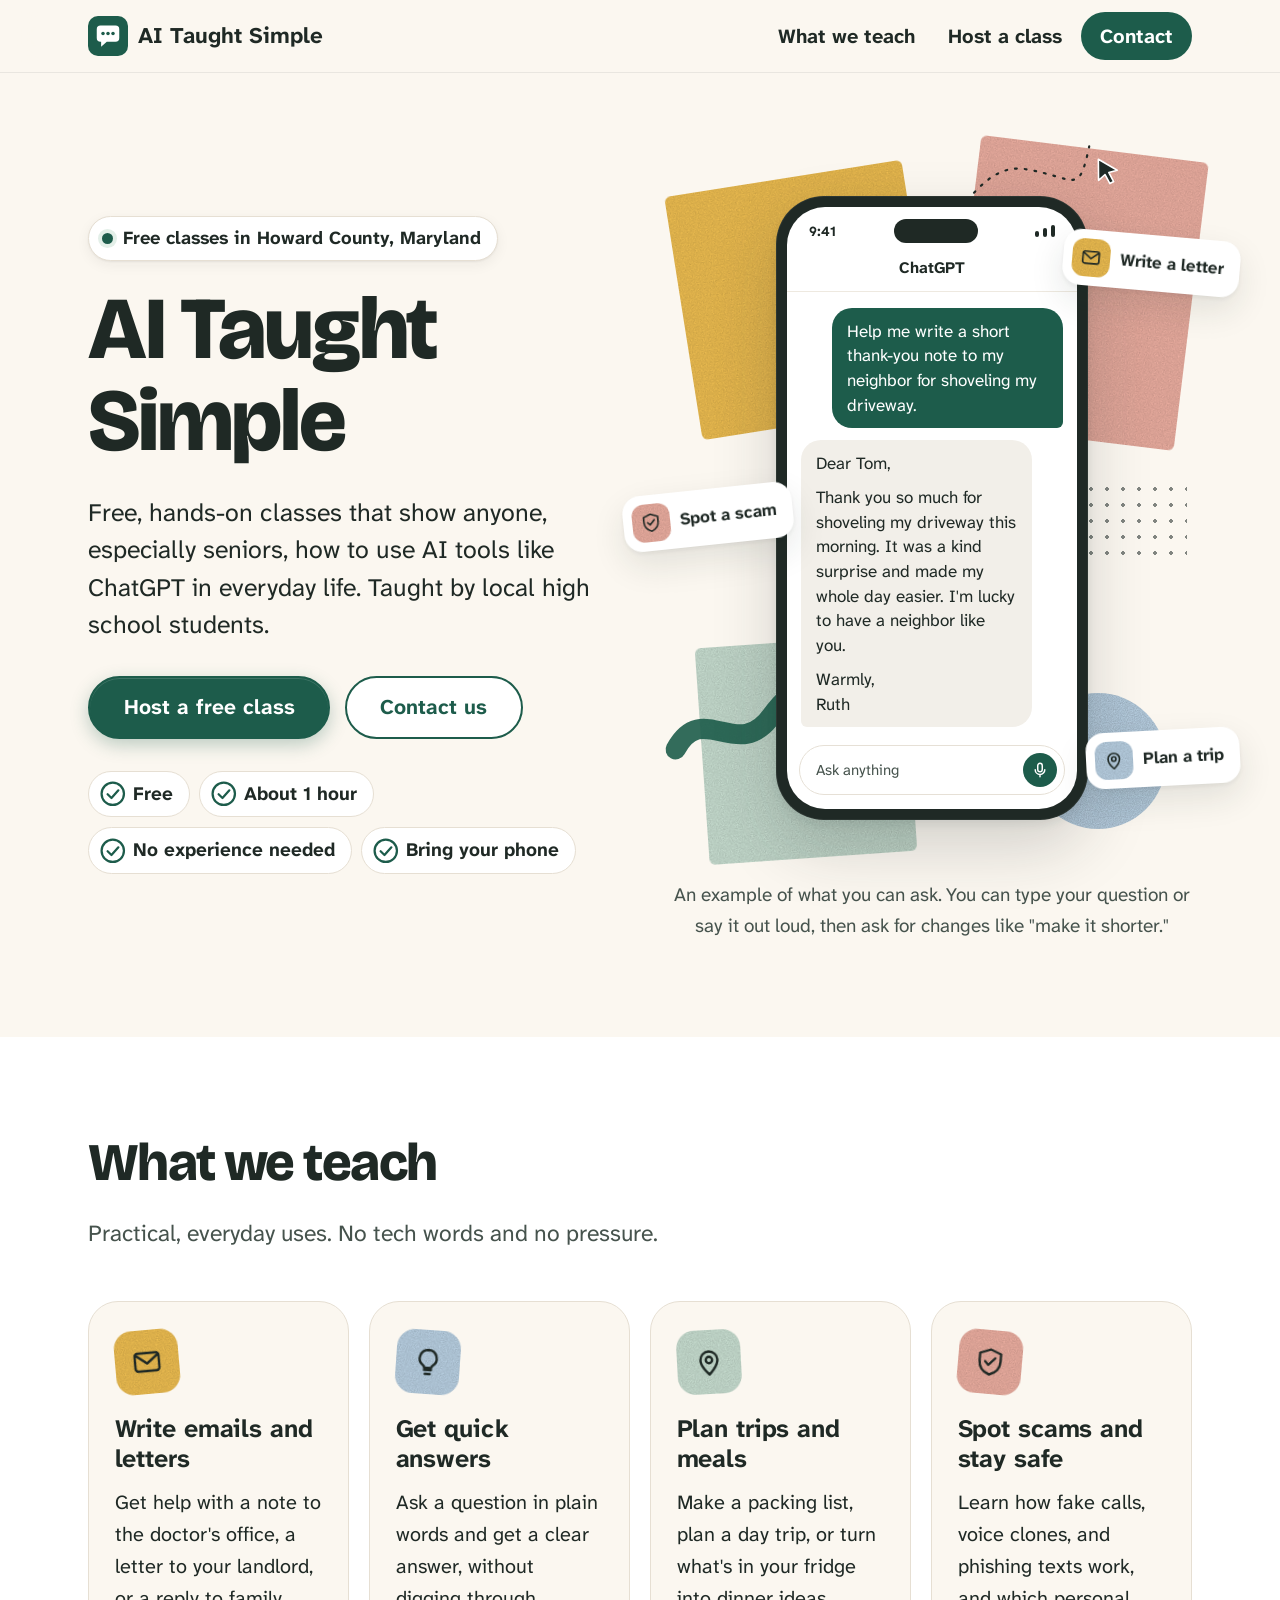
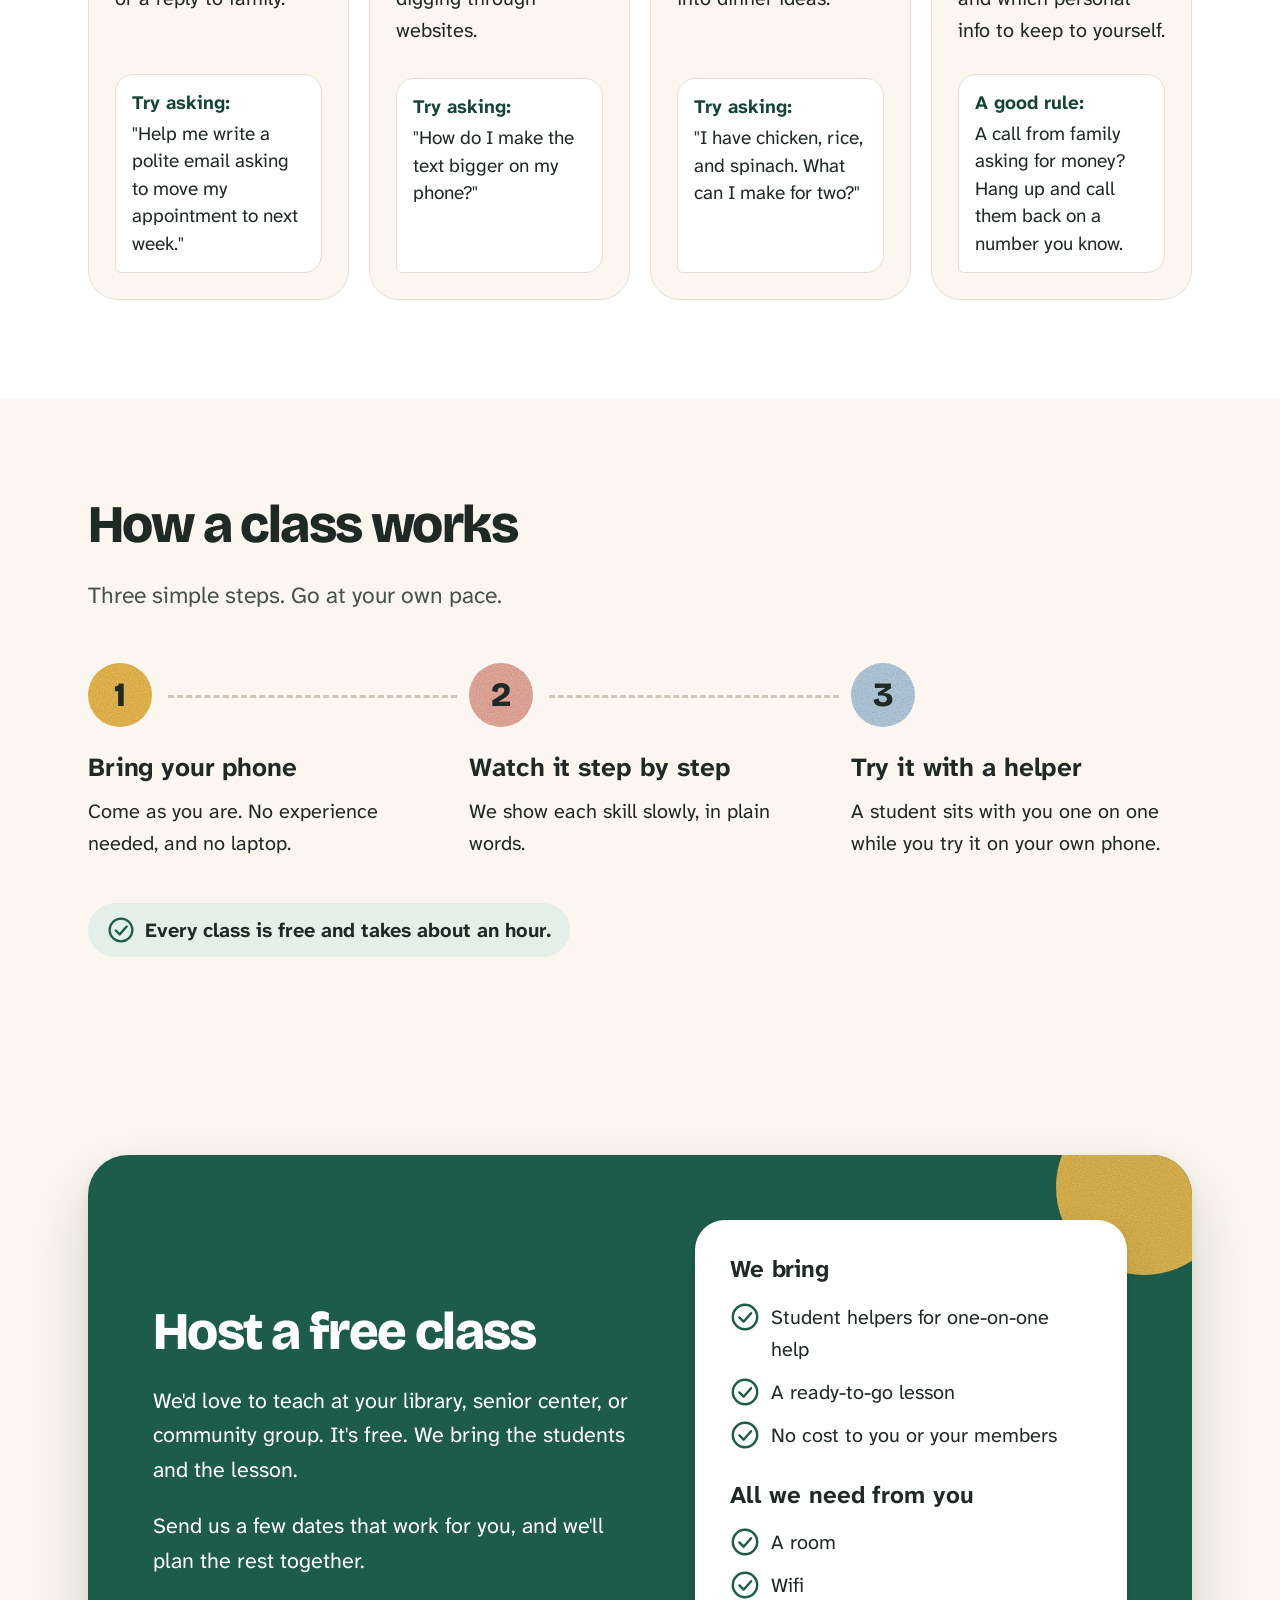
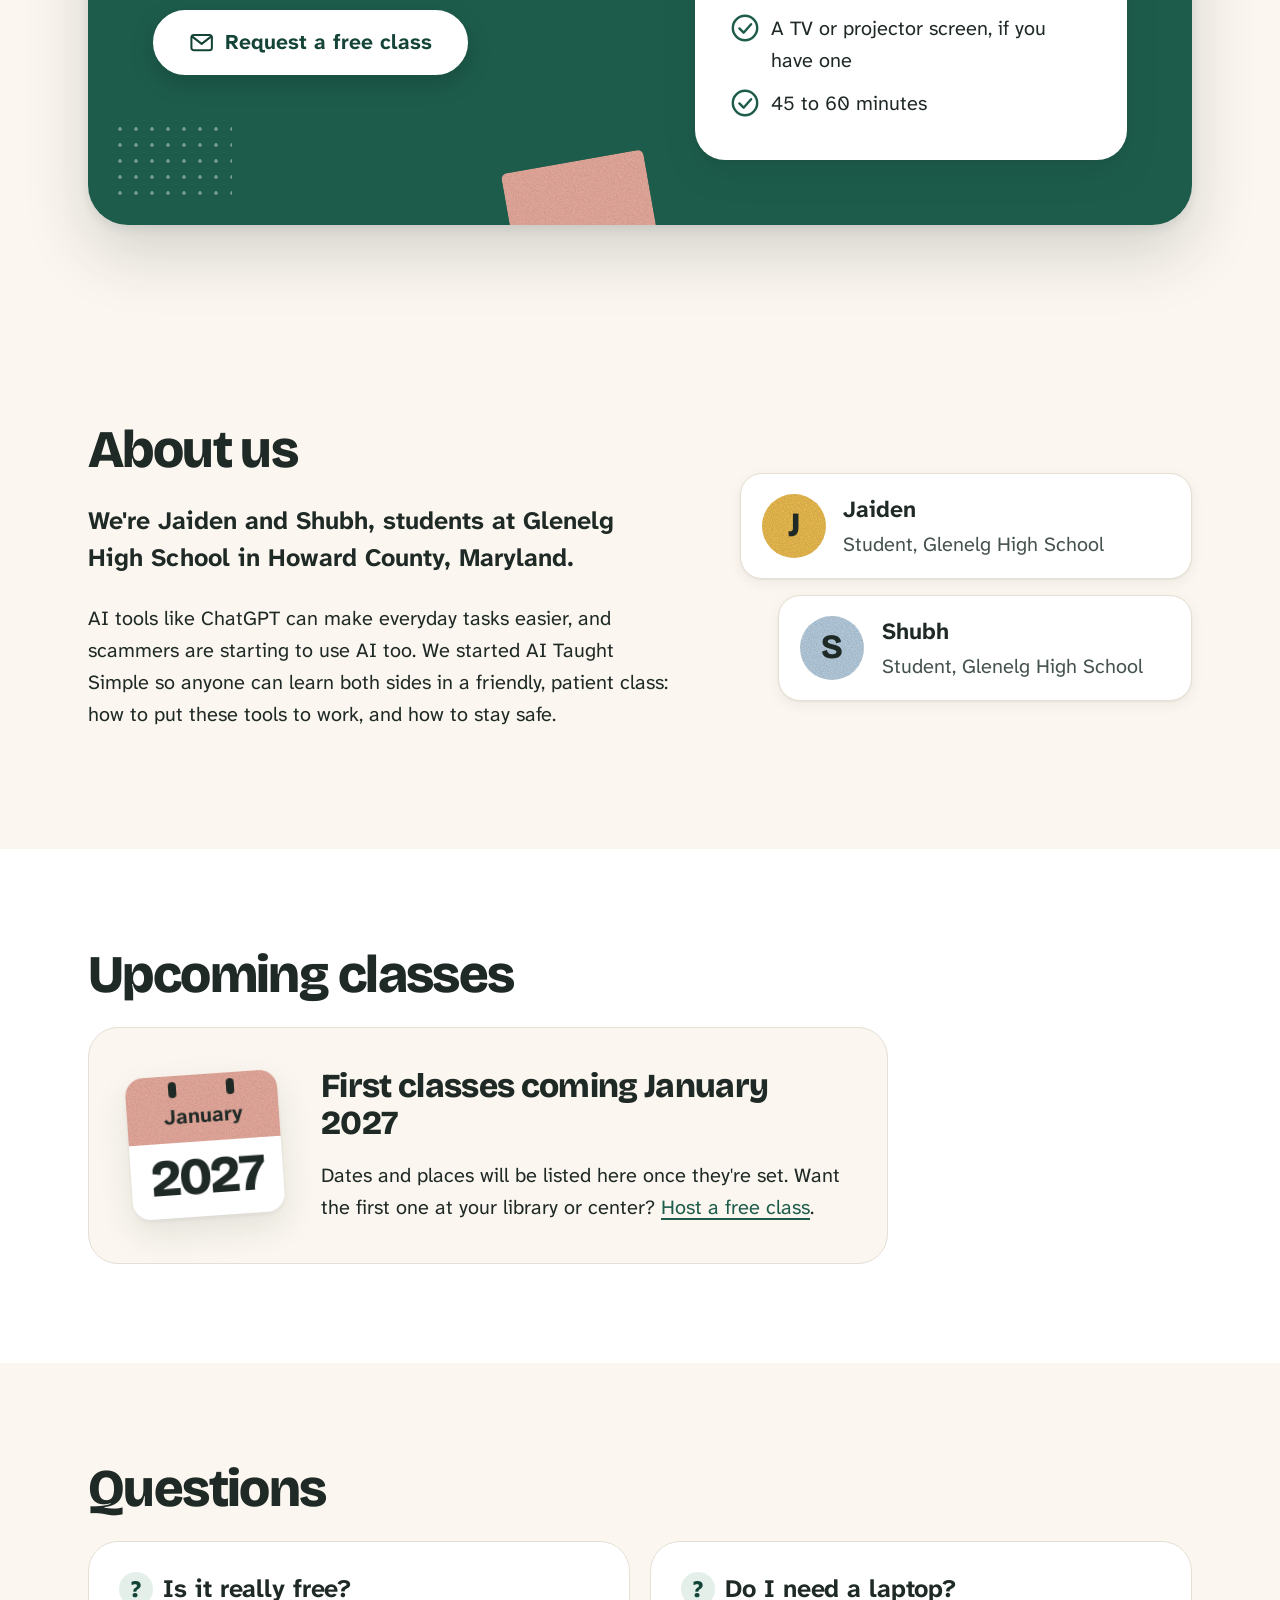
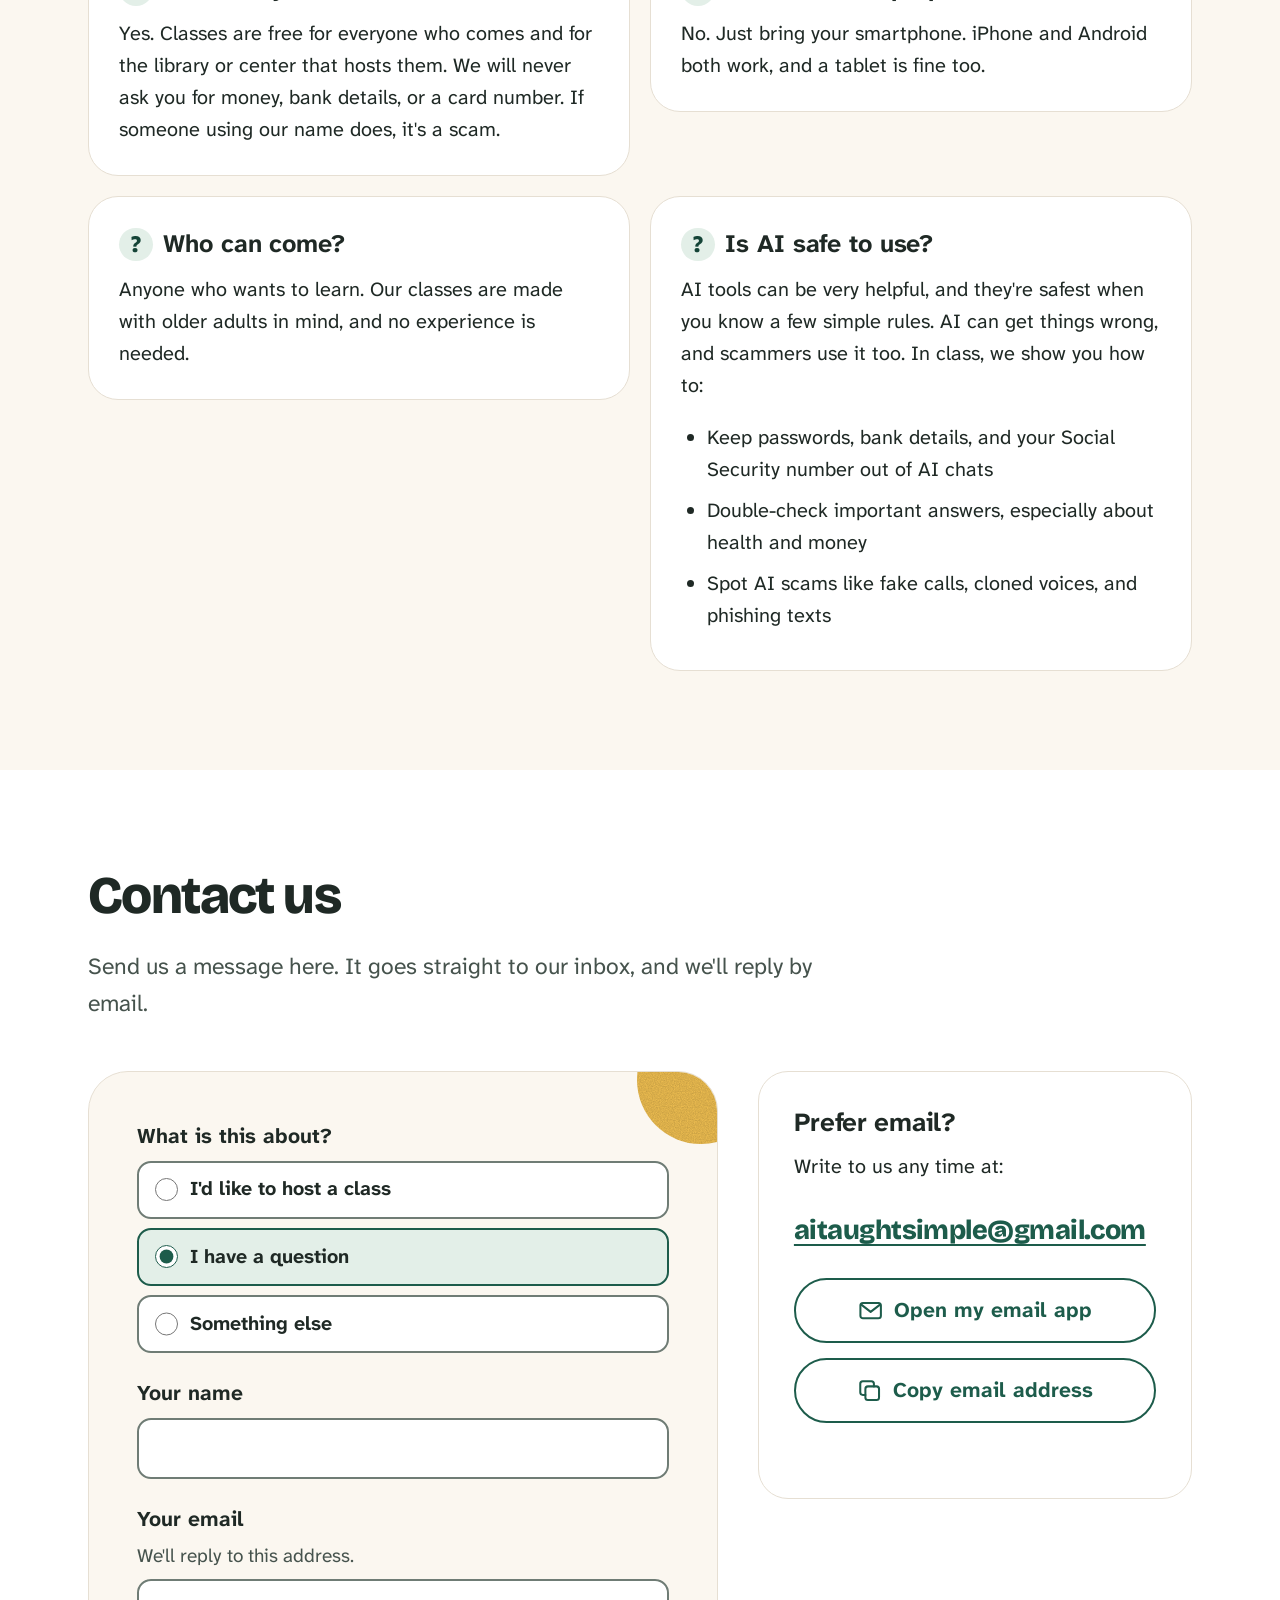
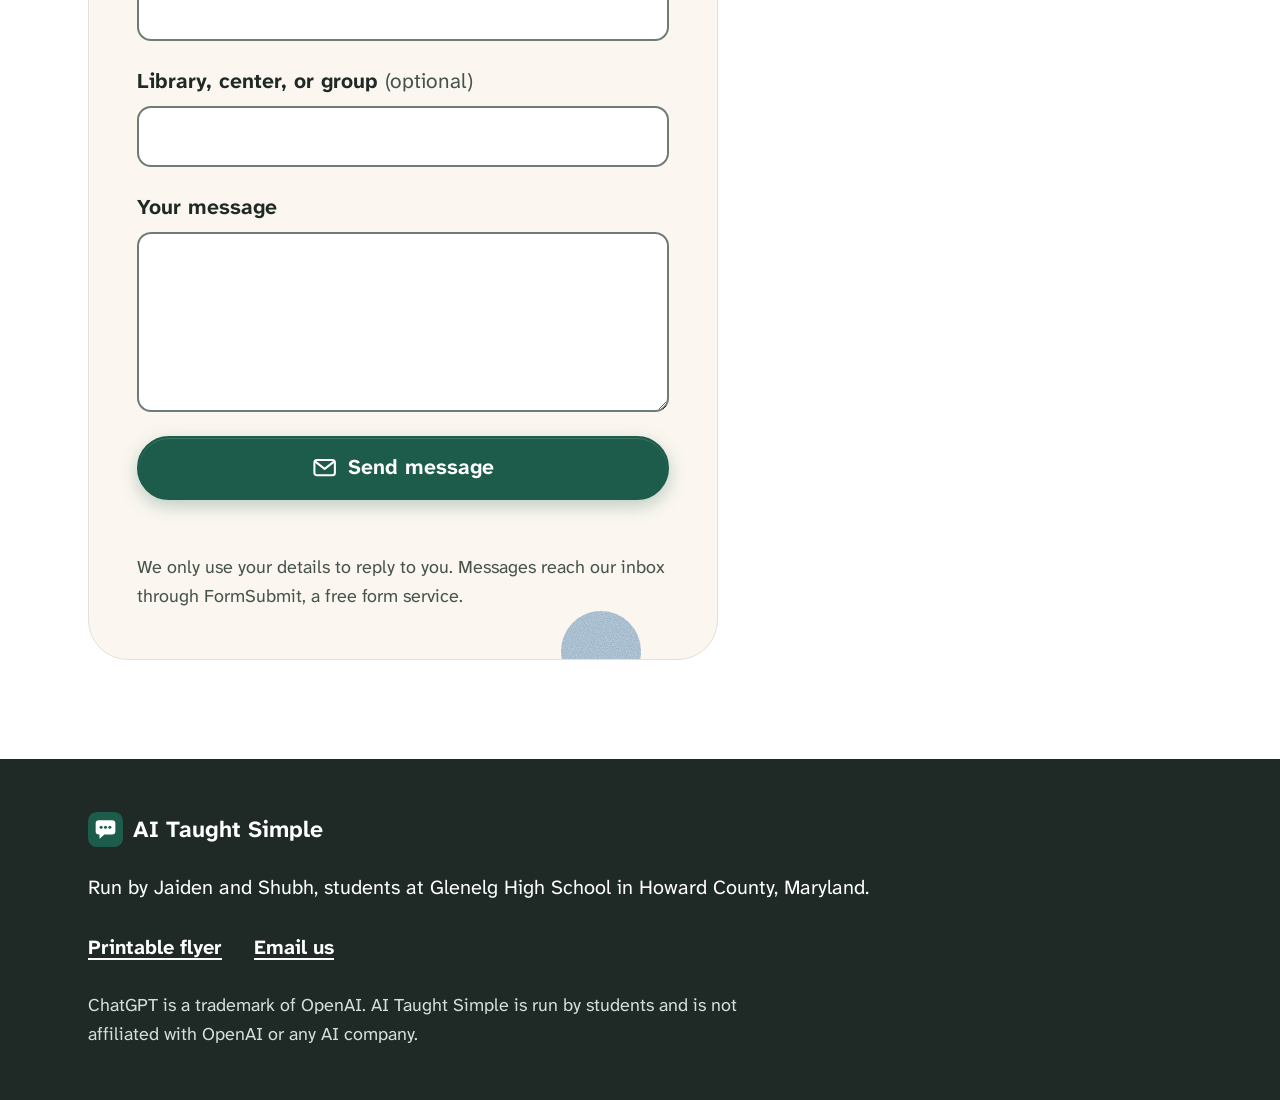
==== commit a7edad79: "Make site publishable: About copy, working contact form, search basics - About: factual copy and nam" ====
--- a/index.html
+++ b/index.html
@@ -19,6 +19,7 @@
   <meta property="og:image:alt" content="AI Taught Simple: free, hands-on AI classes for older adults">
   <meta name="twitter:card" content="summary_large_image">
   <meta name="theme-color" content="#1D5C4B">
+  <link rel="canonical" href="https://aitaughtsimple.github.io/">
 
   <link rel="icon" href="assets/icon.svg" type="image/svg+xml">
   <link rel="apple-touch-icon" href="assets/icon-180.png">
@@ -200,11 +201,9 @@
         <div>
           <h2 id="host-title">Host a free class</h2>
           <p>We'd love to teach at your library, senior center, or community group. It's free. We bring the students and the lesson.</p>
-          <p>Email us a few dates that work for you, and we'll plan the rest together.</p>
+          <p>Send us a few dates that work for you, and we'll plan the rest together.</p>
           <div class="actions">
-            <a class="btn btn--light" href="mailto:aitaughtsimple@gmail.com?subject=Hosting%20a%20free%20AI%20class" data-mailto data-subject="Hosting a free AI class" data-body="Hi {team},\n\nWe'd like to host a free AI class.\n\nOrganization name:\nTown:\nGood days and times:\nAbout how many people:\nDo you have a TV or projector we can use?\n\nThank you,\n">
-              <svg aria-hidden="true"><use href="#i-mail"/></svg>Email us to host a class
-            </a>
+            <a class="btn btn--light" href="#contact" data-topic="host"><svg aria-hidden="true"><use href="#i-mail"/></svg>Request a free class</a>
           </div>
         </div>
         <div class="host-panel">
@@ -228,14 +227,16 @@
 
     <!-- 5. About us -->
     <section class="section" id="about" aria-labelledby="about-title">
-      <div class="wrap">
-        <h2 id="about-title">About us</h2>
-        <!-- PLACEHOLDER: replace this whole box with your own words, then delete the "placeholder" class. -->
-        <div class="placeholder">
-          <span class="placeholder-tag">Placeholder: rewrite in your own words</span>
-          <p>We're <span data-site="team">Jaiden and Shubh</span>, students at <span data-site="school">Glenelg High School</span> in <span data-site="area">Howard County, Maryland</span>.</p>
-          <p>[Write two or three sentences about why you started this club. For example: who in your life made you want to help, what you noticed about AI and older adults, and what you hope people walk away with.]</p>
-        </div>
+      <div class="wrap about">
+        <div>
+          <h2 id="about-title">About us</h2>
+          <p class="about-lede">We're <span data-site="team">Jaiden and Shubh</span>, students at <span data-site="school">Glenelg High School</span> in <span data-site="area">Howard County, Maryland</span>.</p>
+          <p>AI tools like ChatGPT can make everyday tasks easier, and scammers are starting to use AI too. We started <span data-site="name">AI Taught Simple</span> so anyone can learn both sides in a friendly, patient class: how to put these tools to work, and how to stay safe.</p>
+        </div>
+        <ul class="people" aria-label="Who runs the club">
+          <li class="person"><span class="avatar" style="--c: var(--sun)" aria-hidden="true">J</span><span><strong>Jaiden</strong><span class="person-role">Student, <span data-site="school">Glenelg High School</span></span></span></li>
+          <li class="person"><span class="avatar" style="--c: var(--sky)" aria-hidden="true">S</span><span><strong>Shubh</strong><span class="person-role">Student, <span data-site="school">Glenelg High School</span></span></span></li>
+        </ul>
       </div>
     </section>
 
@@ -288,20 +289,75 @@
       <div class="wrap">
         <div class="section-head">
           <h2 id="contact-title">Contact us</h2>
-          <p>Have a question, or want to host a class? Email us.</p>
-        </div>
-        <div class="contact-card">
-          <div class="contact-art" aria-hidden="true"><span class="paper paper--sun"></span><span class="paper paper--sky"></span></div>
-          <a class="email-big" href="mailto:aitaughtsimple@gmail.com" data-mailto data-site="email">aitaughtsimple@gmail.com</a>
-          <div class="actions">
-            <a class="btn btn--primary" href="mailto:aitaughtsimple@gmail.com" data-mailto data-subject="Question about AI classes">
-              <svg aria-hidden="true"><use href="#i-mail"/></svg>Email us
-            </a>
-            <button class="btn btn--secondary" type="button" data-copy-email aria-describedby="copy-status" hidden>
-              <svg aria-hidden="true"><use href="#i-copy"/></svg>Copy email address
-            </button>
-          </div>
-          <p class="copy-status" id="copy-status" role="status" aria-live="polite"></p>
+          <p>Send us a message here. It goes straight to our inbox, and we'll reply by email.</p>
+        </div>
+        <div class="contact-grid">
+          <div class="contact-card">
+            <div class="contact-art" aria-hidden="true"><span class="paper paper--sun"></span><span class="paper paper--sky"></span></div>
+
+            <form class="contact-form" action="https://formsubmit.co/aitaughtsimple@gmail.com" method="POST" data-contact-form>
+              <input type="hidden" name="_subject" value="New message from the AI Taught Simple website">
+              <input type="hidden" name="_template" value="table">
+              <input type="hidden" name="_captcha" value="false">
+              <input type="hidden" name="_next" value="https://aitaughtsimple.github.io/thanks/">
+              <div class="hp" aria-hidden="true"><label>Leave this box empty <input type="text" name="_honey" tabindex="-1" autocomplete="off"></label></div>
+
+              <fieldset class="field">
+                <legend>What is this about?</legend>
+                <div class="choices">
+                  <label class="choice"><input type="radio" name="topic" value="I'd like to host a class"><span>I'd like to host a class</span></label>
+                  <label class="choice"><input type="radio" name="topic" value="I have a question" checked><span>I have a question</span></label>
+                  <label class="choice"><input type="radio" name="topic" value="Something else"><span>Something else</span></label>
+                </div>
+              </fieldset>
+
+              <div class="field">
+                <label for="cf-name">Your name</label>
+                <input id="cf-name" name="name" type="text" autocomplete="name" required aria-describedby="cf-name-err">
+                <p class="field-error" id="cf-name-err" hidden></p>
+              </div>
+
+              <div class="field">
+                <label for="cf-email">Your email</label>
+                <p class="field-hint" id="cf-email-hint">We'll reply to this address.</p>
+                <input id="cf-email" name="email" type="email" autocomplete="email" inputmode="email" required aria-describedby="cf-email-hint cf-email-err">
+                <p class="field-error" id="cf-email-err" hidden></p>
+              </div>
+
+              <div class="field">
+                <label for="cf-org">Library, center, or group <span class="optional">(optional)</span></label>
+                <input id="cf-org" name="organization" type="text" autocomplete="organization">
+              </div>
+
+              <div class="field">
+                <label for="cf-msg">Your message</label>
+                <textarea id="cf-msg" name="message" rows="5" required aria-describedby="cf-msg-err"></textarea>
+                <p class="field-error" id="cf-msg-err" hidden></p>
+              </div>
+
+              <button class="btn btn--primary btn--block" type="submit"><svg aria-hidden="true"><use href="#i-mail"/></svg><span data-btn-label>Send message</span></button>
+              <p class="form-status" role="status" aria-live="polite"></p>
+              <p class="form-note">We only use your details to reply to you. Messages reach our inbox through FormSubmit, a free form service.</p>
+            </form>
+
+            <div class="form-success" hidden tabindex="-1">
+              <span class="success-icon" aria-hidden="true"><svg><use href="#i-check"/></svg></span>
+              <h3>Thank you! Your message was sent.</h3>
+              <p>We'll reply by email to <strong data-sent-email></strong>. You should also get a short automatic confirmation email.</p>
+              <button class="btn btn--secondary" type="button" data-send-another>Send another message</button>
+            </div>
+          </div>
+
+          <aside class="contact-side" aria-labelledby="prefer-email">
+            <h3 id="prefer-email">Prefer email?</h3>
+            <p>Write to us any time at:</p>
+            <a class="email-big" href="mailto:aitaughtsimple@gmail.com" data-mailto data-site="email">aitaughtsimple@gmail.com</a>
+            <div class="actions">
+              <a class="btn btn--secondary" href="mailto:aitaughtsimple@gmail.com" data-mailto data-subject="Question about AI classes"><svg aria-hidden="true"><use href="#i-mail"/></svg>Open my email app</a>
+              <button class="btn btn--secondary" type="button" data-copy-email aria-describedby="copy-status" hidden><svg aria-hidden="true"><use href="#i-copy"/></svg>Copy email address</button>
+            </div>
+            <p class="copy-status" id="copy-status" role="status" aria-live="polite"></p>
+          </aside>
         </div>
       </div>
     </section>
--- a/assets/styles.css
+++ b/assets/styles.css
@@ -26,6 +26,8 @@
 
   --note: #FFF4C2;
   --note-ink: #5C4500;
+  --field-line: #6F7C75; /* input borders: 4:1+ against white */
+  --error: #9B1C12;
 
   --font: "Atkinson Hyperlegible Next", "Atkinson Hyperlegible", system-ui, -apple-system, "Segoe UI", Roboto, Arial, sans-serif;
   --display: "Bricolage Grotesque", "Atkinson Hyperlegible Next", system-ui, sans-serif;
@@ -496,24 +498,99 @@
 .faq-item ul { padding-left: 1.3em; margin: 0 0 1em; }
 .faq-item li { margin-bottom: 0.45em; }
 
+/* ---------- About ---------- */
+
+.about { display: grid; gap: 2.5rem; align-items: center; }
+@media (min-width: 56em) { .about { grid-template-columns: 1.3fr 1fr; gap: 4rem; } }
+.about-lede { font-size: 1.25em; line-height: 1.5; font-weight: 700; }
+.people { display: grid; gap: 1rem; margin: 0; padding: 0; list-style: none; }
+.person {
+  display: flex; align-items: center; gap: 1.1rem; max-width: none;
+  background: var(--surface); border: 1px solid var(--line); border-radius: var(--r-md);
+  padding: 1.1rem 1.3rem; box-shadow: var(--shadow-sm);
+}
+.person:nth-child(2) { margin-left: clamp(0rem, 3vw, 2.5rem); }
+.person strong { display: block; font-size: 1.15em; }
+.person-role { display: block; color: var(--ink-soft); }
+.avatar {
+  flex: none; display: grid; place-items: center; width: 4rem; height: 4rem; border-radius: 50%;
+  background-color: var(--c); background-image: var(--grain);
+  font-family: var(--display); font-weight: 800; font-size: 1.7em; color: var(--ink);
+}
+
 /* ---------- Contact ---------- */
+
+.contact-grid { display: grid; gap: 1.75rem; align-items: start; }
+@media (min-width: 60em) { .contact-grid { grid-template-columns: 1.45fr 1fr; gap: 2.5rem; } }
 
 .contact-card {
   position: relative; overflow: hidden;
-  max-width: 50rem; background: var(--paper); border: 1px solid var(--line);
-  border-radius: var(--r-xl); padding: clamp(1.75rem, 1rem + 3vw, 3.25rem);
+  background: var(--paper); border: 1px solid var(--line);
+  border-radius: var(--r-xl); padding: clamp(1.5rem, 1rem + 2.5vw, 3rem);
 }
 .contact-card > * { position: relative; z-index: 1; }
 .contact-art { position: absolute !important; inset: 0; z-index: 0 !important; pointer-events: none; }
-.contact-art .paper--sun { width: 8rem; height: 8rem; top: -2.5rem; right: -2rem; left: auto; border-radius: 50%; --r: 0deg; }
-.contact-art .paper--sky { width: 5rem; height: 5rem; bottom: -1.5rem; right: 18%; }
+.contact-art .paper--sun { width: 8rem; height: 8rem; top: -3.5rem; right: -3rem; left: auto; border-radius: 50%; --r: 0deg; }
+.contact-art .paper--sky { width: 5rem; height: 5rem; bottom: -2rem; right: 12%; }
 @media (max-width: 47.99em) { .contact-art { display: none; } }
+
+/* Form */
+.field { margin: 0 0 1.5rem; }
+fieldset.field { border: 0; padding: 0; min-width: 0; }
+.field label, .field legend { display: block; padding: 0; margin-bottom: 0.45rem; font-weight: 700; font-size: 1.05em; }
+.optional { font-weight: 400; color: var(--ink-soft); }
+.field-hint { margin: -0.2rem 0 0.5rem; color: var(--ink-soft); font-size: 0.95em; }
+.field input[type="text"], .field input[type="email"], .field textarea {
+  display: block; width: 100%; min-height: 3.6rem;
+  padding: 0.8rem 1rem; margin: 0;
+  font: inherit; color: var(--ink); background: #fff;
+  border: 2px solid var(--field-line); border-radius: 14px;
+  transition: border-color 160ms var(--ease), box-shadow 160ms var(--ease);
+}
+.field textarea { min-height: 9.5rem; resize: vertical; line-height: 1.5; }
+.field input:focus, .field textarea:focus { border-color: var(--green); box-shadow: 0 0 0 4px rgba(29, 92, 75, .18); }
+.field [aria-invalid="true"] { border-color: var(--error); box-shadow: 0 0 0 4px rgba(155, 28, 18, .12); }
+.field-error { display: flex; gap: 0.45rem; align-items: flex-start; margin: 0.5rem 0 0; color: var(--error); font-weight: 700; }
+.field-error::before { content: "!"; flex: none; display: grid; place-items: center; width: 1.4rem; height: 1.4rem; margin-top: 0.15rem; border-radius: 50%; background: var(--error); color: #fff; font-size: 0.85em; }
+.field-error[hidden] { display: none; }
+
+.choices { display: grid; gap: 0.6rem; }
+.field .choice {
+  display: flex; align-items: center; gap: 0.75rem; min-height: 3.6rem;
+  padding: 0.6rem 1rem; margin: 0;
+  background: #fff; border: 2px solid var(--field-line); border-radius: 14px;
+  font-weight: 700; font-size: 0.98em; line-height: 1.25; cursor: pointer;
+  transition: border-color 160ms var(--ease), background-color 160ms var(--ease);
+}
+.field .choice input { flex: none; width: 1.45rem; height: 1.45rem; margin: 0; accent-color: var(--green); cursor: pointer; }
+.field .choice:has(input:checked) { border-color: var(--green); background: var(--green-tint); }
+.field .choice:has(input:focus-visible) { outline: 4px solid var(--ink); outline-offset: 3px; }
+
+.hp { position: absolute !important; left: -9999px; width: 1px; height: 1px; overflow: hidden; }
+.btn--block { width: 100%; }
+.btn[aria-busy="true"] { opacity: .75; cursor: progress; }
+.form-status { min-height: 1.6em; margin: 0.9rem 0 0; font-weight: 700; }
+.form-status.is-error { color: var(--error); }
+.form-note { margin: 0.4rem 0 0; font-size: 0.9em; color: var(--ink-soft); }
+
+.form-success:focus { outline: none; }
+.success-icon { display: grid; place-items: center; width: 4.5rem; height: 4.5rem; margin-bottom: 1.25rem; border-radius: 50%; background-color: var(--mint); background-image: var(--grain); color: var(--green-deep); }
+.success-icon svg { width: 2.6rem; height: 2.6rem; }
+.form-success h3 { font-family: var(--display); font-weight: 800; font-size: clamp(1.6rem, 1.3rem + 1vw, 2.1rem); letter-spacing: -0.02em; }
+
+/* Email side */
+.contact-side {
+  background: var(--surface); border: 1px solid var(--line); border-radius: var(--r-lg);
+  padding: clamp(1.4rem, 1rem + 1.5vw, 2.25rem);
+}
+.contact-side h3 { font-size: 1.3em; }
+.contact-side .actions { flex-direction: column; margin: 1.25rem 0 0.5rem; }
+.contact-side .btn { width: 100%; }
 .email-big {
-  display: inline-block; padding-block: 0.4rem; margin-bottom: 0.25rem;
+  display: inline-block; padding-block: 0.4rem;
   font-family: var(--display); font-weight: 800; letter-spacing: -0.02em;
-  font-size: clamp(1.5rem, 1.1rem + 2vw, 2.4rem); overflow-wrap: anywhere;
-}
-.contact-card .actions { margin-bottom: 0.5rem; }
+  font-size: clamp(1.3rem, 1.1rem + 0.8vw, 1.7rem); overflow-wrap: anywhere;
+}
 .copy-status { min-height: 1.6em; margin: 0; color: var(--green-deep); font-weight: 700; }
 
 /* ---------- Footer ---------- */
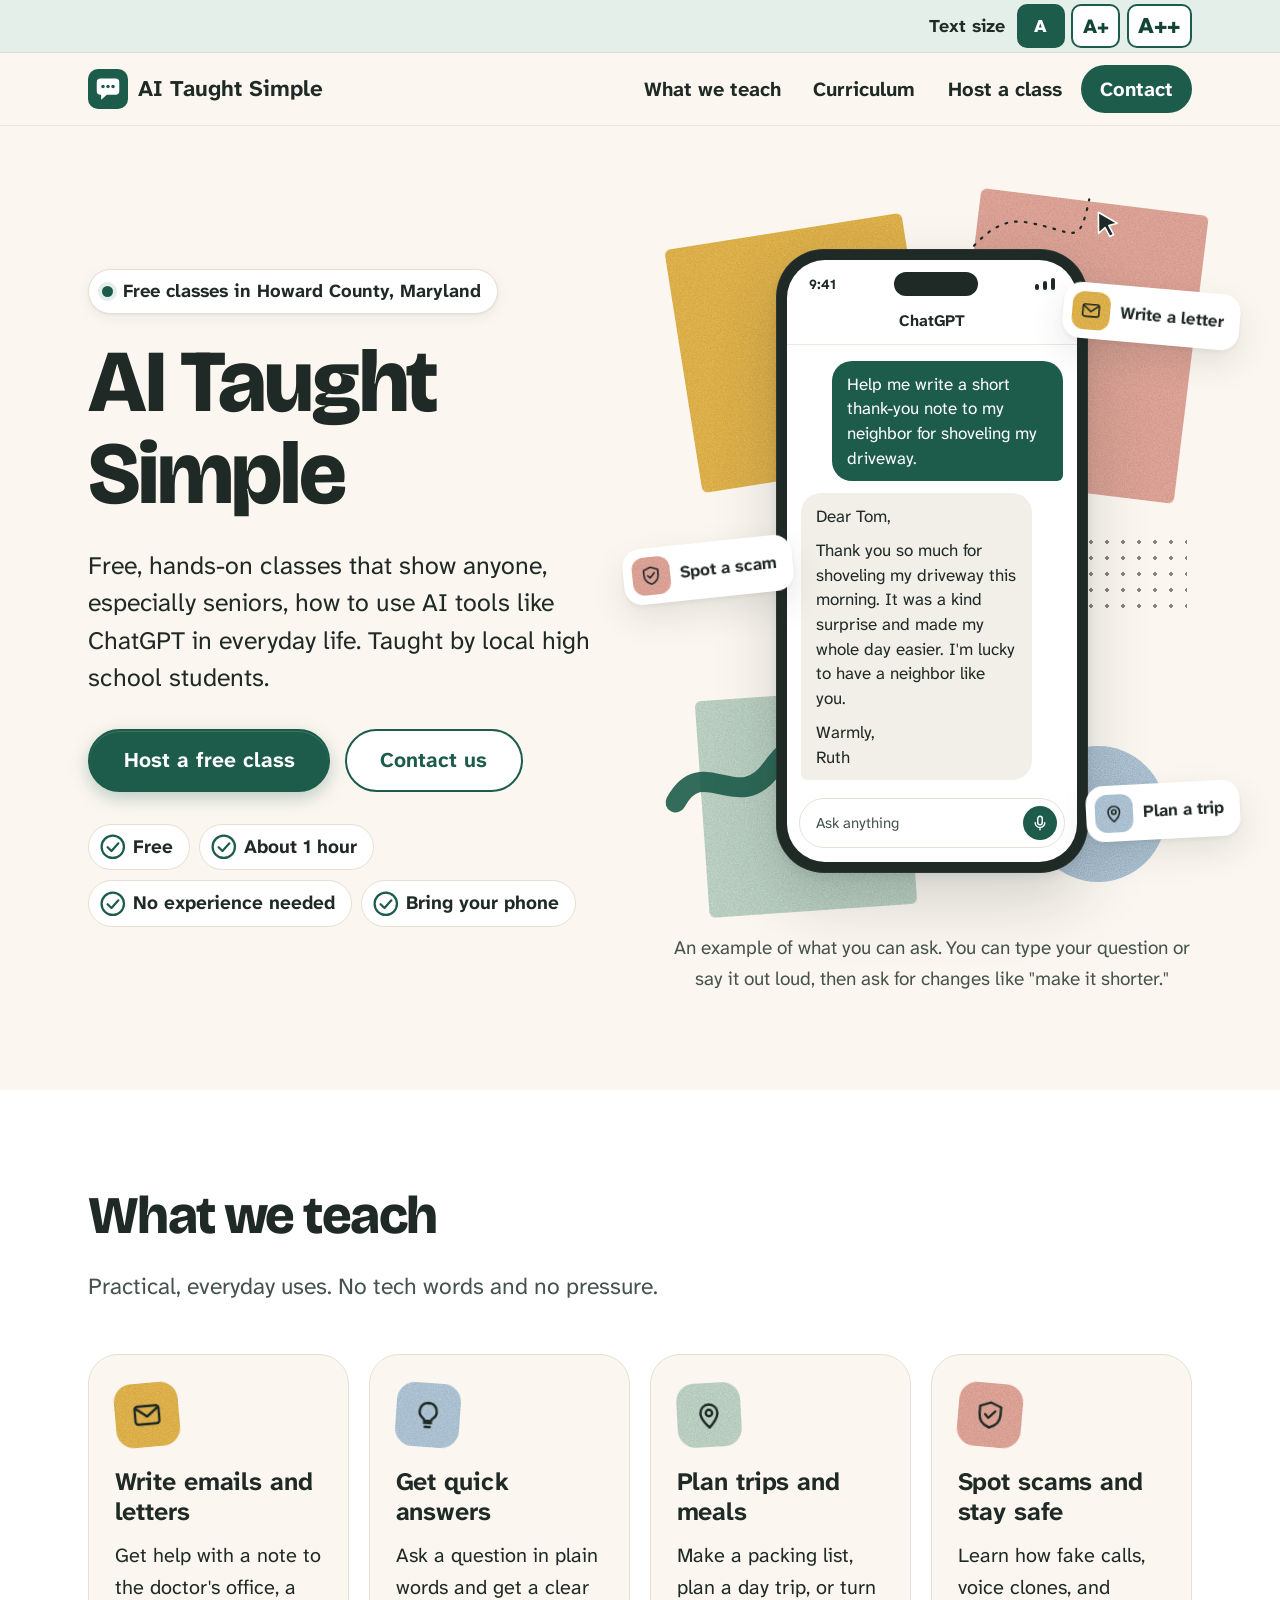
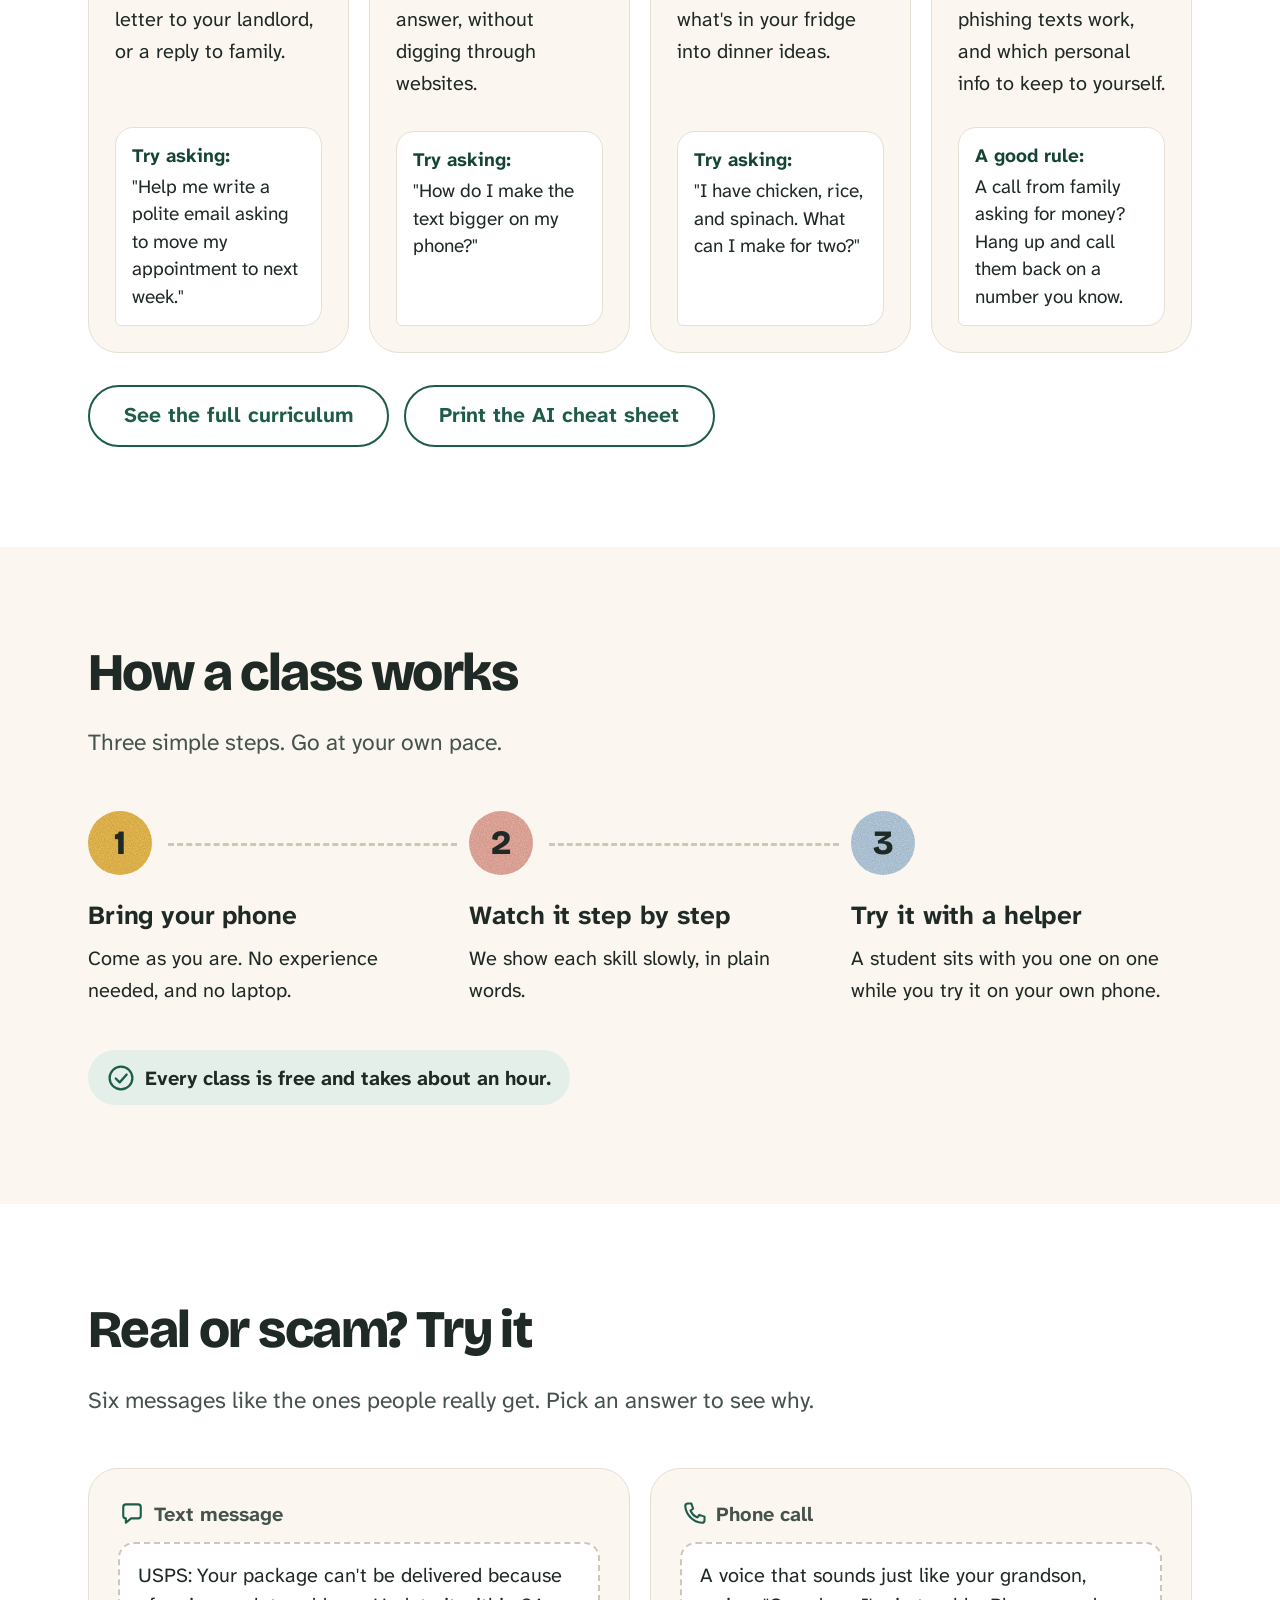
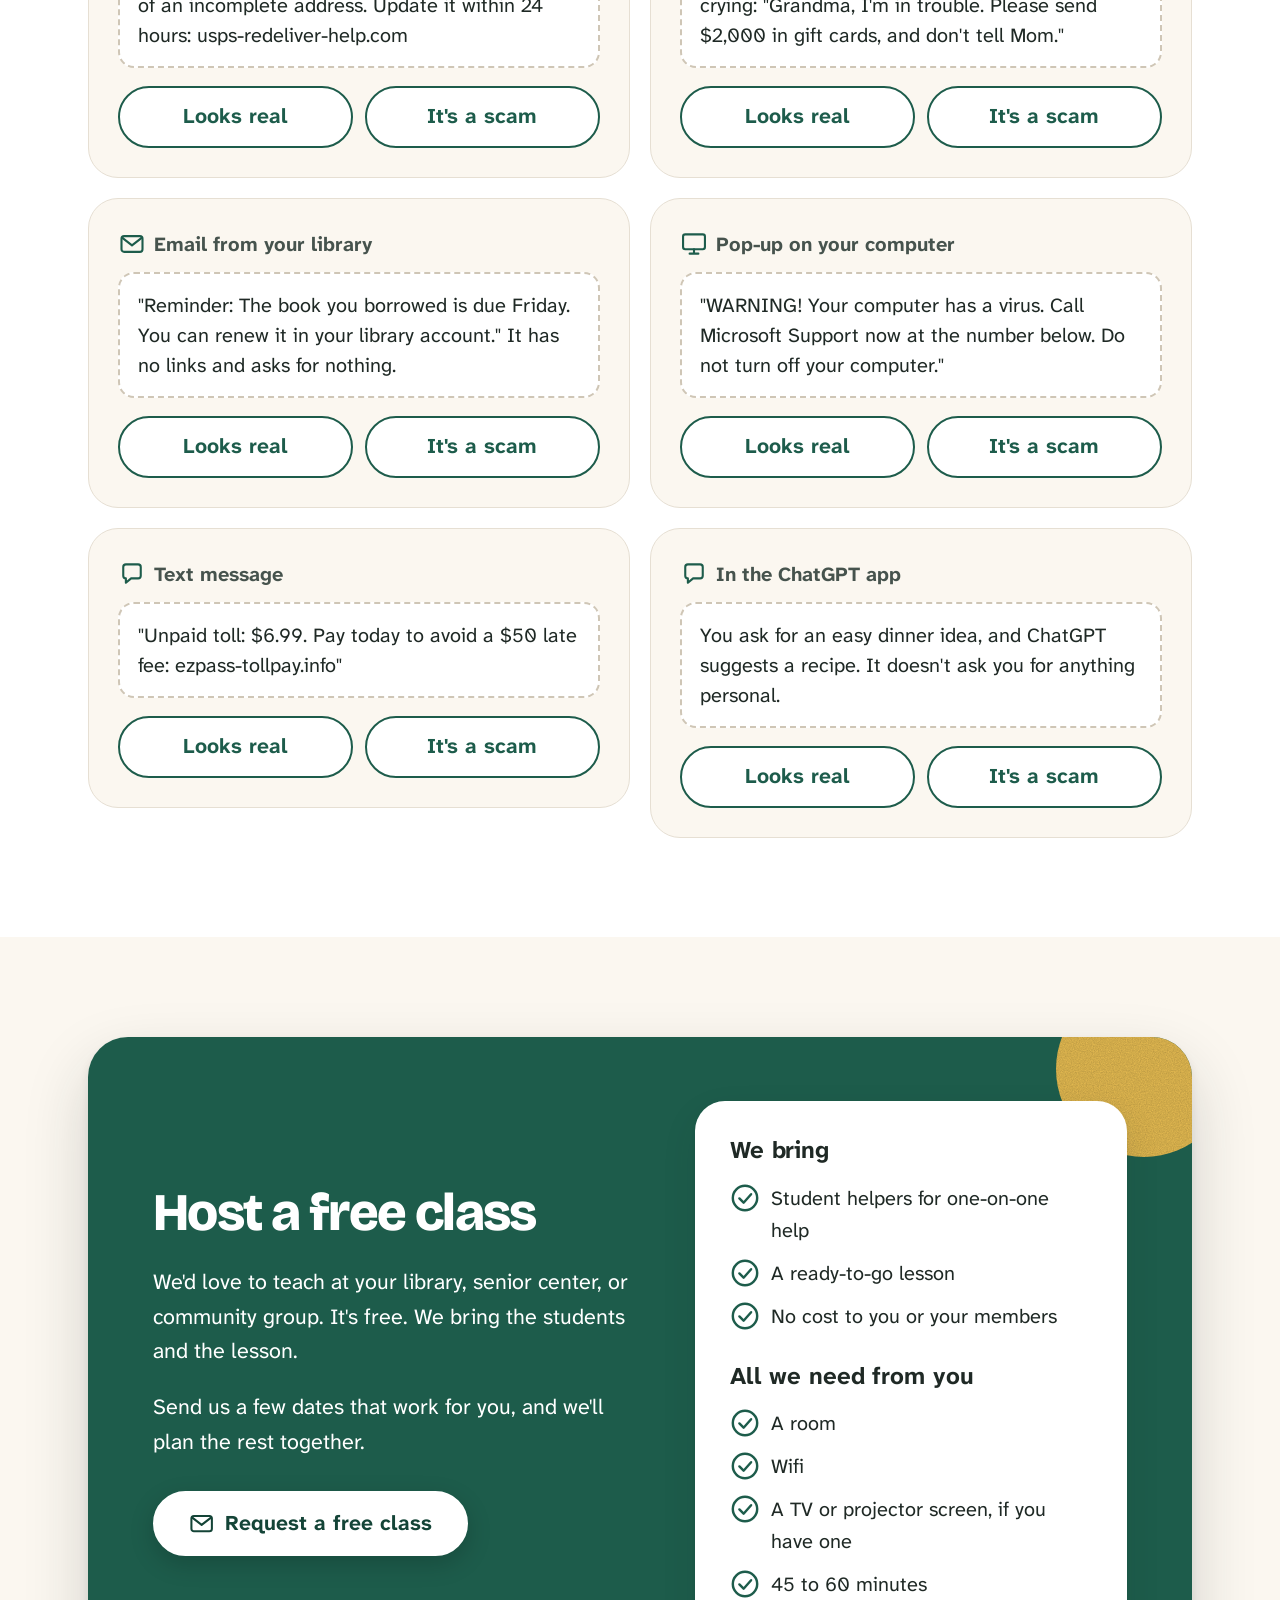
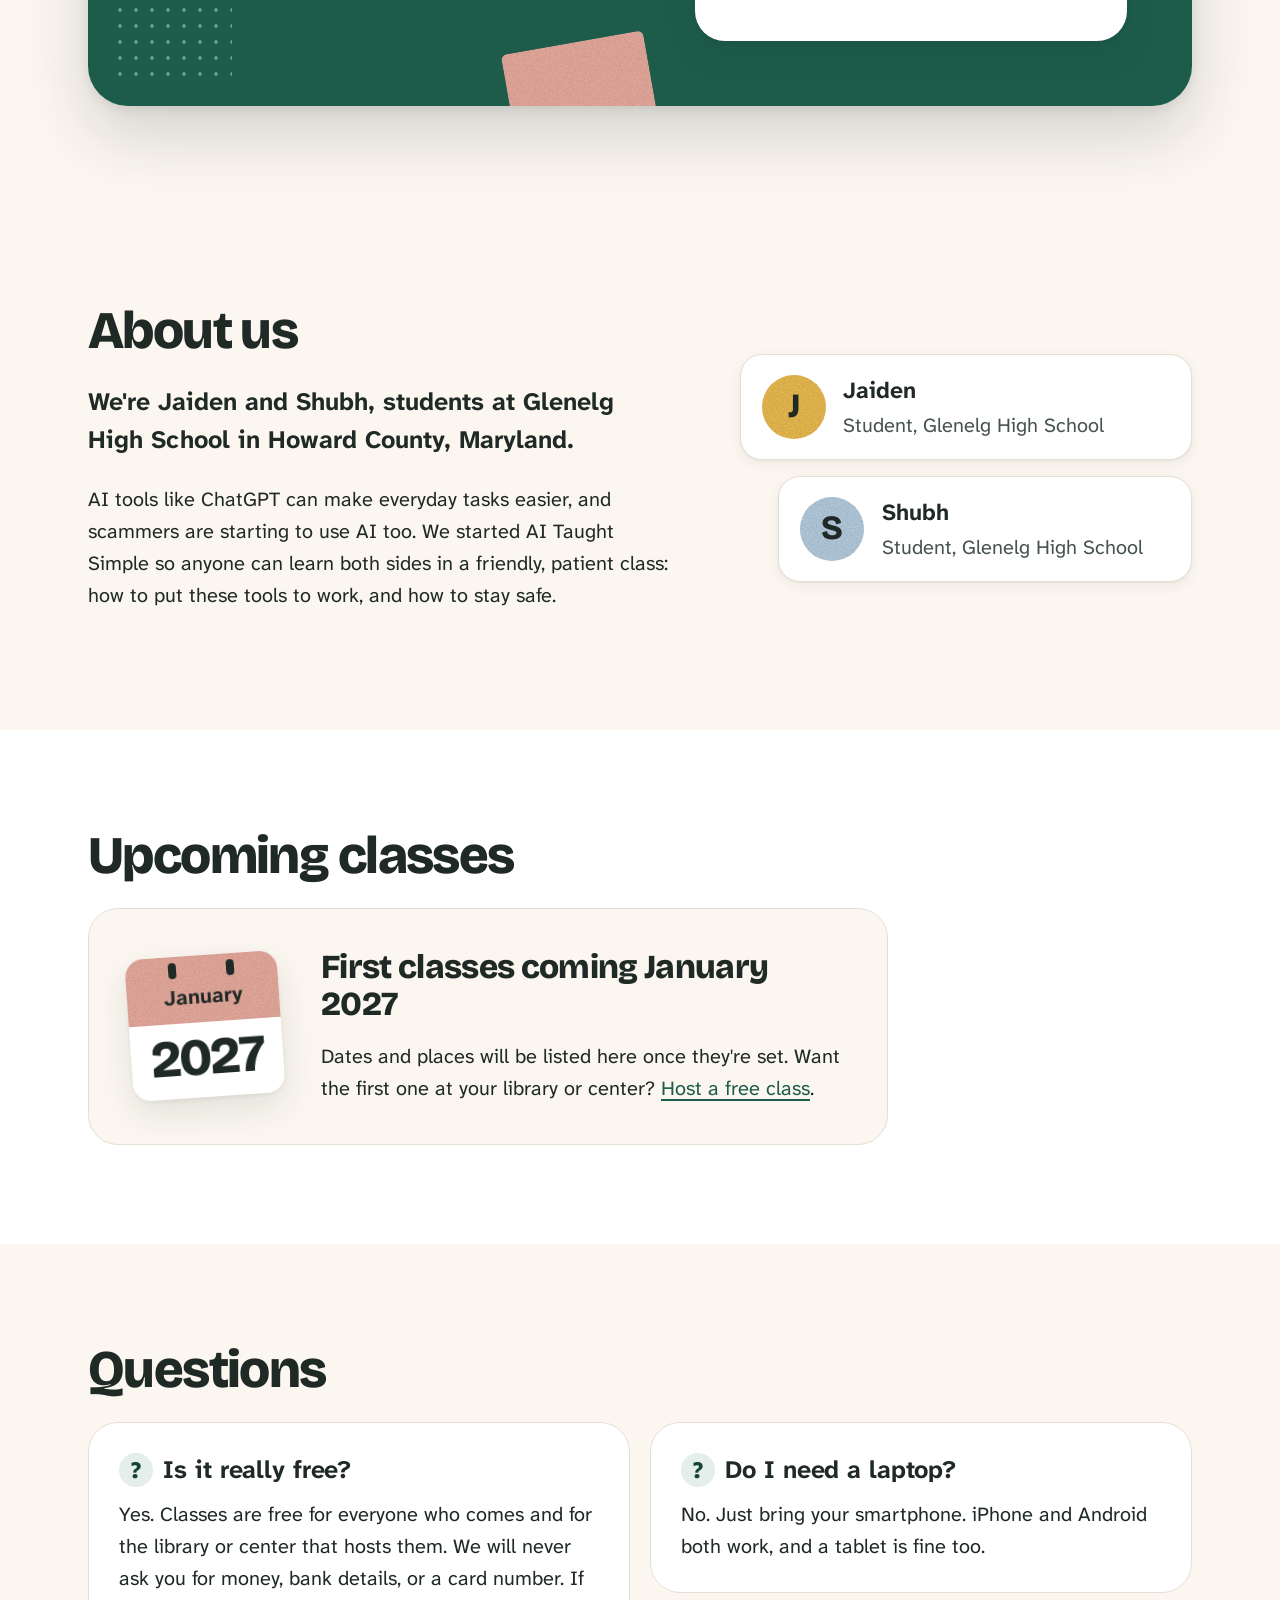
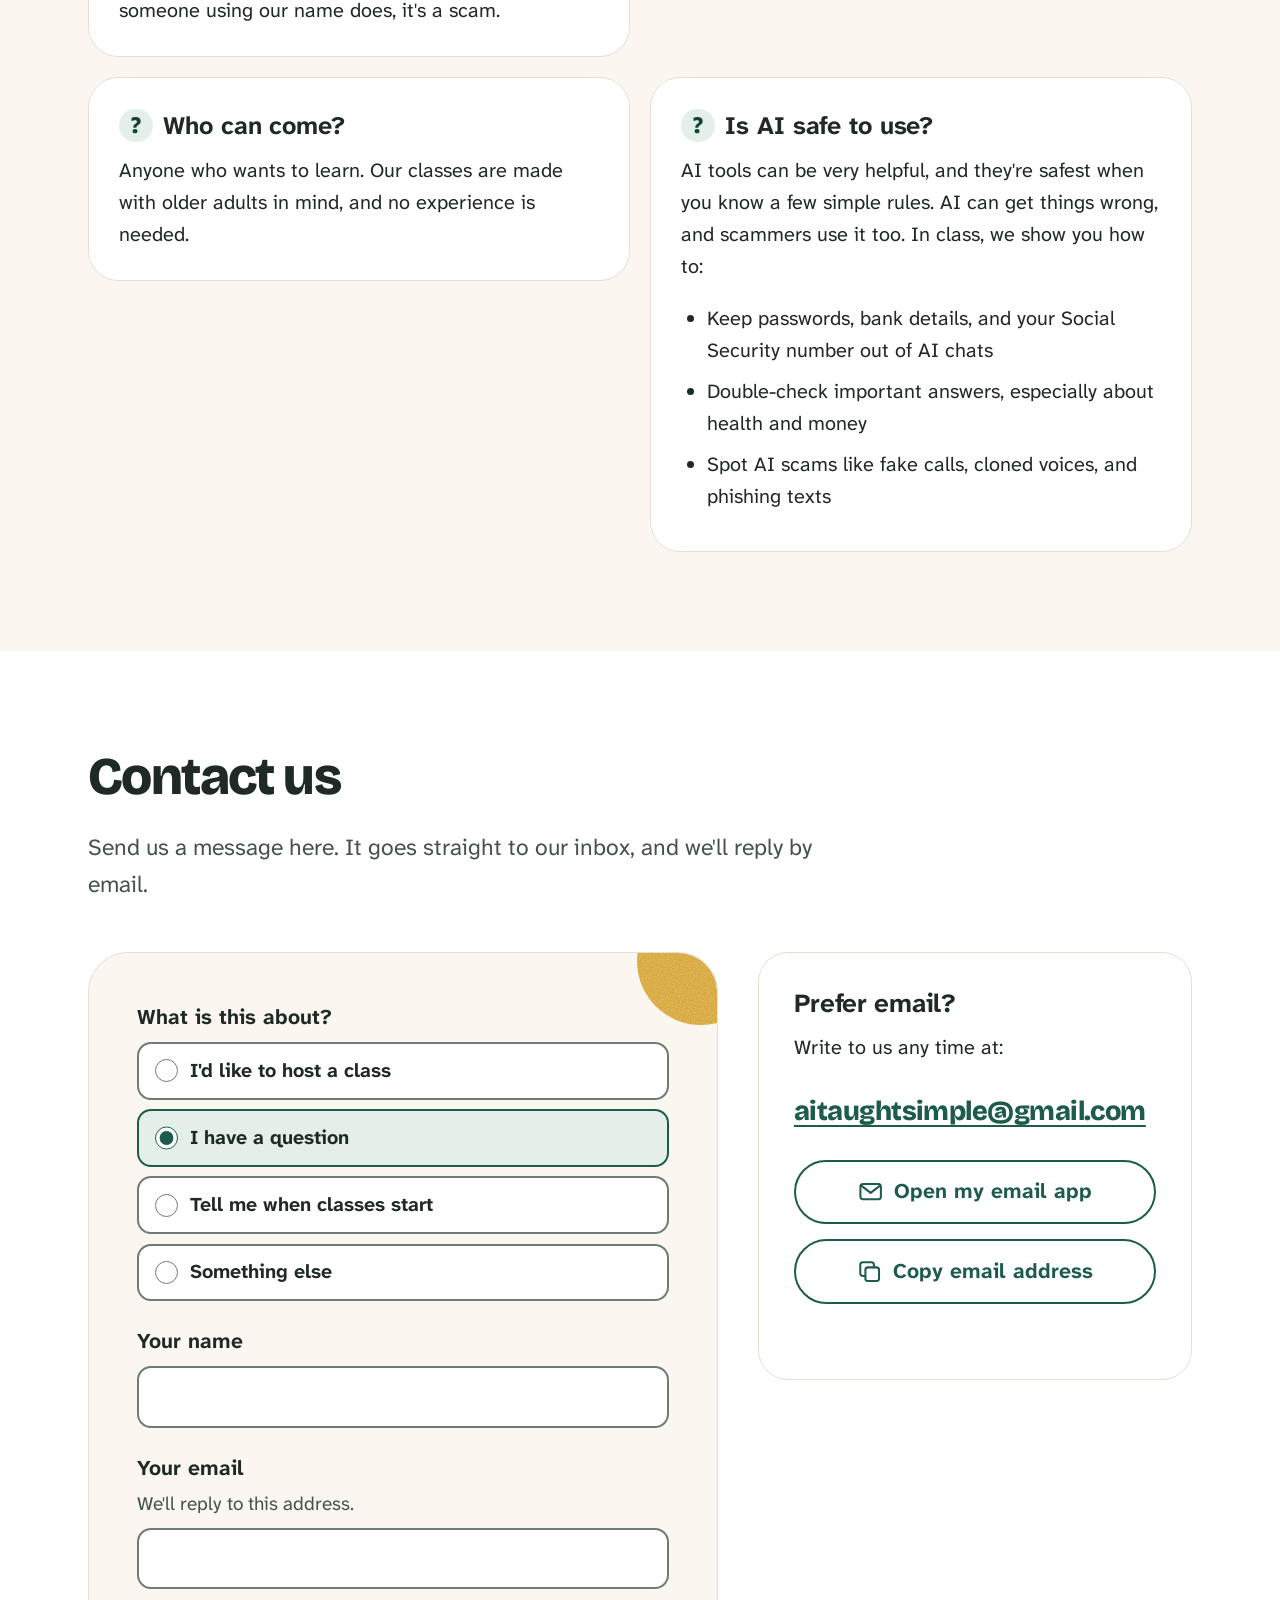
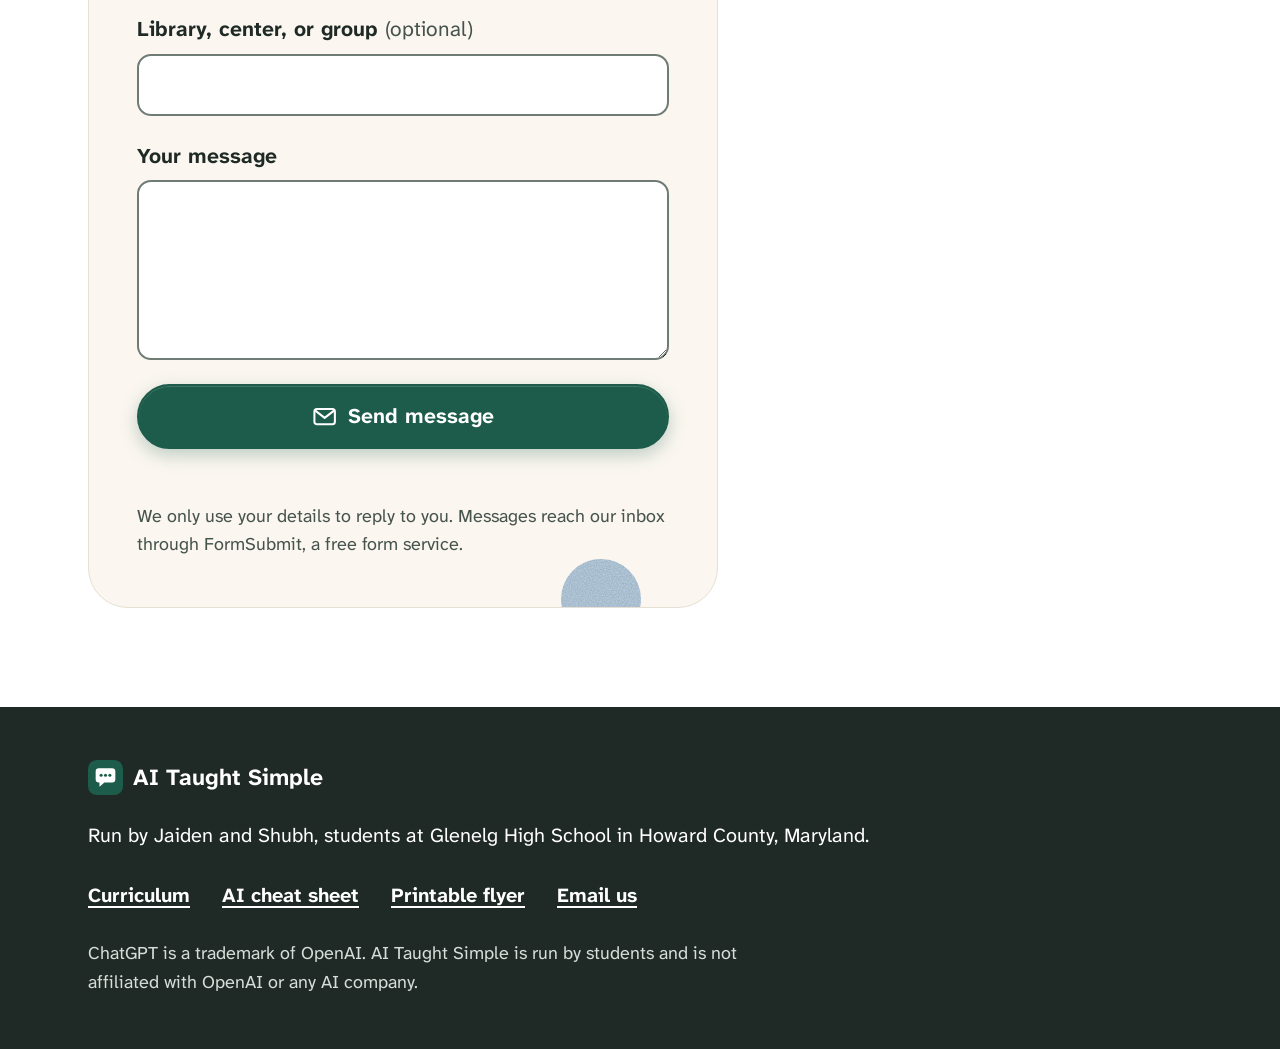
==== commit e0359e00: "Add curriculum, cheat sheet, scam quiz, text size control, interest list - /curriculum/: six lessons" ====
--- a/index.html
+++ b/index.html
@@ -26,8 +26,9 @@
   <link rel="preconnect" href="https://fonts.googleapis.com">
   <link rel="preconnect" href="https://fonts.gstatic.com" crossorigin>
   <link rel="stylesheet" href="https://fonts.googleapis.com/css2?family=Atkinson+Hyperlegible+Next:wght@400;700&family=Bricolage+Grotesque:opsz,wght@12..96,700;12..96,800&display=swap">
-  <link rel="stylesheet" href="assets/styles.css">
-  <script src="config.js"></script>
+  <link rel="stylesheet" href="assets/styles.css?v=130932">
+  <script src="config.js?v=130932"></script>
+  <script>try{var t=localStorage.getItem("ats-text");if(t)document.documentElement.style.fontSize=t;}catch(e){}</script>
 </head>
 <body>
   <svg width="0" height="0" style="position:absolute" aria-hidden="true" focusable="false">
@@ -39,11 +40,25 @@
       <symbol id="i-shield" viewBox="0 0 32 32"><g fill="none" stroke="currentColor" stroke-width="2.4" stroke-linecap="round" stroke-linejoin="round"><path d="M16 3.5l10.5 4V15c0 6.8-4.4 11.6-10.5 13.5C9.9 26.6 5.5 21.8 5.5 15V7.5z"/><polyline points="11 15.5 14.5 19 21 12"/></g></symbol>
       <symbol id="i-calendar" viewBox="0 0 32 32"><g fill="none" stroke="currentColor" stroke-width="2.4" stroke-linecap="round" stroke-linejoin="round"><rect x="4" y="6" width="24" height="22" rx="3"/><path d="M4 12.5h24M10.5 3.5v5M21.5 3.5v5"/></g></symbol>
       <symbol id="i-mic" viewBox="0 0 32 32"><g fill="none" stroke="currentColor" stroke-width="2.6" stroke-linecap="round" stroke-linejoin="round"><rect x="12" y="4" width="8" height="15" rx="4"/><path d="M7.5 15.5a8.5 8.5 0 0 0 17 0M16 24v4"/></g></symbol>
+      <symbol id="i-chat" viewBox="0 0 32 32"><g fill="none" stroke="currentColor" stroke-width="2.4" stroke-linecap="round" stroke-linejoin="round"><path d="M6 8a3 3 0 0 1 3-3h14a3 3 0 0 1 3 3v10a3 3 0 0 1-3 3h-8l-6 5v-5H9a3 3 0 0 1-3-3z"/></g></symbol>
+      <symbol id="i-call" viewBox="0 0 32 32"><g fill="none" stroke="currentColor" stroke-width="2.4" stroke-linecap="round" stroke-linejoin="round"><path d="M9 4h4l2 6-3 2a15 15 0 0 0 8 8l2-3 6 2v4a3 3 0 0 1-3 3A21 21 0 0 1 6 7a3 3 0 0 1 3-3z"/></g></symbol>
+      <symbol id="i-screen" viewBox="0 0 32 32"><g fill="none" stroke="currentColor" stroke-width="2.4" stroke-linecap="round" stroke-linejoin="round"><rect x="3.5" y="5" width="25" height="17" rx="2.5"/><path d="M11 27h10M16 22v5"/></g></symbol>
       <symbol id="i-copy" viewBox="0 0 32 32"><g fill="none" stroke="currentColor" stroke-width="2.4" stroke-linecap="round" stroke-linejoin="round"><rect x="11" y="11" width="16" height="16" rx="3"/><path d="M21 11V8a3 3 0 0 0-3-3H8a3 3 0 0 0-3 3v10a3 3 0 0 0 3 3h3"/></g></symbol>
     </defs>
   </svg>
 
   <a class="skip-link" href="#main">Skip to main content</a>
+
+  <div class="textsize" hidden>
+    <div class="wrap">
+      <span id="ts-label">Text size</span>
+      <div class="ts-btns" role="group" aria-labelledby="ts-label">
+        <button type="button" data-text-size="100%" aria-label="Normal text size">A</button>
+        <button type="button" data-text-size="112.5%" aria-label="Larger text">A+</button>
+        <button type="button" data-text-size="125%" aria-label="Largest text">A++</button>
+      </div>
+    </div>
+  </div>
 
   <header class="site-header">
     <div class="wrap">
@@ -54,6 +69,7 @@
       <nav class="site-nav" aria-label="Main">
         <ul>
           <li class="nav-extra"><a href="#teach">What we teach</a></li>
+          <li class="nav-extra"><a href="curriculum/">Curriculum</a></li>
           <li class="nav-extra"><a href="#host">Host a class</a></li>
           <li class="nav-cta"><a href="#contact">Contact</a></li>
         </ul>
@@ -152,6 +168,10 @@
             <p class="try"><strong>A good rule:</strong>A call from family asking for money? Hang up and call them back on a number you know.</p>
           </li>
         </ul>
+        <div class="more-link">
+          <a class="btn btn--secondary" href="curriculum/">See the full curriculum</a>
+          <a class="btn btn--secondary" href="cheat-sheet/">Print the AI cheat sheet</a>
+        </div>
       </div>
     </section>
 
@@ -186,6 +206,92 @@
           </li>
         </ol>
         <p class="note-line"><svg aria-hidden="true"><use href="#i-check"/></svg>Every class is free and takes about an hour.</p>
+      </div>
+    </section>
+
+    <!-- 3b. Real or scam quiz -->
+    <section class="section section--band" id="quiz" aria-labelledby="quiz-title">
+      <div class="wrap">
+        <div class="section-head">
+          <h2 id="quiz-title">Real or scam? Try it</h2>
+          <p>Six messages like the ones people really get. Pick an answer to see why.</p>
+        </div>
+        <ol class="quiz" data-quiz>
+          <li class="qcard" data-answer="scam">
+            <p class="qkind"><svg aria-hidden="true"><use href="#i-chat"/></svg>Text message</p>
+            <blockquote class="qmsg">USPS: Your package can't be delivered because of an incomplete address. Update it within 24 hours: usps-redeliver-help.com</blockquote>
+            <div class="qbtns" hidden>
+              <button class="btn btn--secondary" type="button" data-guess="real">Looks real</button>
+              <button class="btn btn--secondary" type="button" data-guess="scam">It's a scam</button>
+            </div>
+            <div class="qresult" hidden>
+              <p class="qverdict"><strong>This is a scam.</strong></p>
+              <p>The Postal Service doesn't text you links out of the blue, the web address isn't usps.com, and the 24-hour deadline is meant to rush you.</p>
+            </div>
+          </li>
+          <li class="qcard" data-answer="scam">
+            <p class="qkind"><svg aria-hidden="true"><use href="#i-call"/></svg>Phone call</p>
+            <blockquote class="qmsg">A voice that sounds just like your grandson, crying: "Grandma, I'm in trouble. Please send $2,000 in gift cards, and don't tell Mom."</blockquote>
+            <div class="qbtns" hidden>
+              <button class="btn btn--secondary" type="button" data-guess="real">Looks real</button>
+              <button class="btn btn--secondary" type="button" data-guess="scam">It's a scam</button>
+            </div>
+            <div class="qresult" hidden>
+              <p class="qverdict"><strong>This is a scam.</strong></p>
+              <p>Scammers can copy a voice from a short video online. Gift cards and secrecy are red flags. Hang up and call him on the number you already have.</p>
+            </div>
+          </li>
+          <li class="qcard" data-answer="real">
+            <p class="qkind"><svg aria-hidden="true"><use href="#i-mail"/></svg>Email from your library</p>
+            <blockquote class="qmsg">"Reminder: The book you borrowed is due Friday. You can renew it in your library account." It has no links and asks for nothing.</blockquote>
+            <div class="qbtns" hidden>
+              <button class="btn btn--secondary" type="button" data-guess="real">Looks real</button>
+              <button class="btn btn--secondary" type="button" data-guess="scam">It's a scam</button>
+            </div>
+            <div class="qresult" hidden>
+              <p class="qverdict"><strong>This one is real.</strong></p>
+              <p>It doesn't rush you, ask for money, or ask for a password. When in doubt, go to the library's website yourself instead of clicking.</p>
+            </div>
+          </li>
+          <li class="qcard" data-answer="scam">
+            <p class="qkind"><svg aria-hidden="true"><use href="#i-screen"/></svg>Pop-up on your computer</p>
+            <blockquote class="qmsg">"WARNING! Your computer has a virus. Call Microsoft Support now at the number below. Do not turn off your computer."</blockquote>
+            <div class="qbtns" hidden>
+              <button class="btn btn--secondary" type="button" data-guess="real">Looks real</button>
+              <button class="btn btn--secondary" type="button" data-guess="scam">It's a scam</button>
+            </div>
+            <div class="qresult" hidden>
+              <p class="qverdict"><strong>This is a scam.</strong></p>
+              <p>Real companies don't put phone numbers in scary pop-ups. Close the browser. If it won't close, restart the computer.</p>
+            </div>
+          </li>
+          <li class="qcard" data-answer="scam">
+            <p class="qkind"><svg aria-hidden="true"><use href="#i-chat"/></svg>Text message</p>
+            <blockquote class="qmsg">"Unpaid toll: $6.99. Pay today to avoid a $50 late fee: ezpass-tollpay.info"</blockquote>
+            <div class="qbtns" hidden>
+              <button class="btn btn--secondary" type="button" data-guess="real">Looks real</button>
+              <button class="btn btn--secondary" type="button" data-guess="scam">It's a scam</button>
+            </div>
+            <div class="qresult" hidden>
+              <p class="qverdict"><strong>This is a scam.</strong></p>
+              <p>Fake toll texts are very common. Check your balance on the official E-ZPass website or app, never through a link in a text.</p>
+            </div>
+          </li>
+          <li class="qcard" data-answer="real">
+            <p class="qkind"><svg aria-hidden="true"><use href="#i-chat"/></svg>In the ChatGPT app</p>
+            <blockquote class="qmsg">You ask for an easy dinner idea, and ChatGPT suggests a recipe. It doesn't ask you for anything personal.</blockquote>
+            <div class="qbtns" hidden>
+              <button class="btn btn--secondary" type="button" data-guess="real">Looks real</button>
+              <button class="btn btn--secondary" type="button" data-guess="scam">It's a scam</button>
+            </div>
+            <div class="qresult" hidden>
+              <p class="qverdict"><strong>This one is real.</strong></p>
+              <p>That's normal. AI tools never need your Social Security number, bank details, or passwords. If one asks, stop.</p>
+            </div>
+          </li>
+        </ol>
+        <p class="qscore" aria-live="polite"></p>
+        <noscript><style>.qresult{display:block!important}</style></noscript>
       </div>
     </section>
 
@@ -300,6 +406,7 @@
               <input type="hidden" name="_template" value="table">
               <input type="hidden" name="_captcha" value="false">
               <input type="hidden" name="_next" value="https://aitaughtsimple.github.io/thanks/">
+              <input type="hidden" name="_url" value="https://aitaughtsimple.github.io/">
               <div class="hp" aria-hidden="true"><label>Leave this box empty <input type="text" name="_honey" tabindex="-1" autocomplete="off"></label></div>
 
               <fieldset class="field">
@@ -307,6 +414,7 @@
                 <div class="choices">
                   <label class="choice"><input type="radio" name="topic" value="I'd like to host a class"><span>I'd like to host a class</span></label>
                   <label class="choice"><input type="radio" name="topic" value="I have a question" checked><span>I have a question</span></label>
+                  <label class="choice"><input type="radio" name="topic" value="Tell me when classes start"><span>Tell me when classes start</span></label>
                   <label class="choice"><input type="radio" name="topic" value="Something else"><span>Something else</span></label>
                 </div>
               </fieldset>
@@ -369,6 +477,8 @@
       <p class="footer-name"><img src="assets/icon.svg" alt="" width="36" height="36"><span data-site="name">AI Taught Simple</span></p>
       <p>Run by <span data-site="team">Jaiden and Shubh</span>, students at <span data-site="school">Glenelg High School</span> in <span data-site="area">Howard County, Maryland</span>.</p>
       <ul class="footer-links">
+        <li><a href="curriculum/">Curriculum</a></li>
+        <li><a href="cheat-sheet/">AI cheat sheet</a></li>
         <li><a href="flyer/">Printable flyer</a></li>
         <li><a href="mailto:aitaughtsimple@gmail.com" data-mailto>Email us</a></li>
       </ul>
@@ -376,6 +486,6 @@
     </div>
   </footer>
 
-  <script src="assets/site.js" defer></script>
+  <script src="assets/site.js?v=130932" defer></script>
 </body>
 </html>
--- a/assets/styles.css
+++ b/assets/styles.css
@@ -593,6 +593,97 @@
 }
 .copy-status { min-height: 1.6em; margin: 0; color: var(--green-deep); font-weight: 700; }
 
+/* ---------- Text size control ---------- */
+
+.textsize { background: var(--green-tint); border-bottom: 1px solid rgba(31, 41, 37, .08); }
+.textsize .wrap { display: flex; align-items: center; justify-content: flex-end; gap: 0.75rem; min-height: 3.25rem; font-weight: 700; font-size: 0.9em; }
+.ts-btns { display: flex; gap: 0.4rem; }
+.ts-btns button {
+  min-width: 3rem; min-height: 2.75rem; padding: 0 0.6rem;
+  background: #fff; color: var(--green-deep); border: 2px solid var(--green); border-radius: 10px;
+  font: inherit; font-weight: 800; cursor: pointer; line-height: 1;
+  transition: background-color 160ms var(--ease), color 160ms var(--ease);
+}
+.ts-btns button:nth-child(2) { font-size: 1.12em; }
+.ts-btns button:nth-child(3) { font-size: 1.25em; }
+.ts-btns button[aria-pressed="true"] { background: var(--green); color: #fff; }
+
+/* ---------- Inner page hero ---------- */
+
+.page-hero { padding-block: clamp(2.5rem, 1.5rem + 4vw, 5rem); }
+.page-hero .lede { max-width: 32em; }
+.page-hero .facts { margin-top: 1.5rem; }
+.page-hero .actions { margin-bottom: 0; }
+.site-nav a[aria-current="page"] { background: var(--green-tint); color: var(--green-deep); }
+
+.more-link { display: flex; flex-wrap: wrap; gap: 0.9rem; margin-top: 2rem; }
+@media (max-width: 35em) { .more-link .btn { width: 100%; } }
+
+/* ---------- Class plan timeline ---------- */
+
+.timeline { margin: 0; padding: 0; list-style: none; max-width: 52rem; }
+.timeline li {
+  display: grid; grid-template-columns: 6rem 1fr; gap: 1.25rem; max-width: none;
+  padding: 1.25rem 0; border-top: 2px solid var(--line);
+}
+.timeline li:last-child { border-bottom: 2px solid var(--line); }
+.timeline h3 { margin-bottom: 0.25em; }
+.timeline p { margin: 0; }
+.tl-time { font-family: var(--display); font-weight: 800; font-size: 1.6em; line-height: 1.1; letter-spacing: -0.02em; color: var(--green-deep); }
+.tl-len { display: block; margin-top: 0.3rem; font-family: var(--font); font-size: 0.55em; font-weight: 700; letter-spacing: 0; color: var(--ink-soft); }
+@media (max-width: 30em) { .timeline li { grid-template-columns: 1fr; gap: 0.35rem; } .tl-len { display: inline; margin-left: 0.5rem; } }
+
+/* ---------- Lessons ---------- */
+
+.lessons { display: grid; gap: 1.5rem; margin: 0; padding: 0; list-style: none; }
+@media (min-width: 60em) { .lessons { grid-template-columns: 1fr 1fr; } }
+.lesson {
+  max-width: none; scroll-margin-top: var(--header-h);
+  background: var(--surface); border: 1px solid var(--line); border-radius: var(--r-lg);
+  padding: clamp(1.4rem, 1rem + 1.5vw, 2.25rem);
+}
+.lesson-top { display: flex; align-items: center; gap: 1rem; margin-bottom: 1rem; }
+.lesson-icon {
+  flex: none; display: grid; place-items: center; width: 3.75rem; height: 3.75rem; border-radius: 18px;
+  background-color: var(--c); background-image: var(--grain); color: var(--ink); transform: rotate(-4deg);
+}
+.lesson-icon svg { width: 1.9rem; height: 1.9rem; }
+.lesson-num { margin: 0 0 0.15rem; font-weight: 700; color: var(--green-deep); }
+.lesson h3 { margin: 0; font-size: 1.35em; }
+.lesson-goal { font-size: 1.05em; }
+.lesson h4 { font-size: 1em; margin: 1.4rem 0 0.5rem; }
+.lesson ul { margin: 0; padding-left: 1.25em; }
+.lesson li { margin-bottom: 0.3em; }
+.prompts { display: grid; gap: 0.6rem; }
+.prompt { margin: 0; max-width: 100%; padding: 0.75rem 1rem; background: var(--green); color: #fff; border-radius: 18px 18px 6px 18px; line-height: 1.45; }
+.safety { display: flex; gap: 0.7rem; align-items: flex-start; margin: 1.4rem 0 0; padding: 0.9rem 1rem; background: var(--note); border-radius: 14px; max-width: none; }
+.safety svg { width: 1.5em; height: 1.5em; flex: none; color: var(--note-ink); }
+.lesson-link { margin: 1rem 0 0; font-weight: 700; }
+
+/* ---------- Real or scam quiz ---------- */
+
+.quiz { display: grid; gap: 1.25rem; margin: 0; padding: 0; list-style: none; }
+@media (min-width: 58em) { .quiz { grid-template-columns: 1fr 1fr; align-items: start; } }
+.qcard { max-width: none; background: var(--paper); border: 1px solid var(--line); border-radius: var(--r-lg); padding: clamp(1.25rem, 1rem + 1vw, 1.9rem); }
+.qkind { display: flex; align-items: center; gap: 0.5rem; margin: 0 0 0.75rem; font-weight: 700; color: var(--ink-soft); }
+.qkind svg { width: 1.4em; height: 1.4em; color: var(--green); }
+.qmsg { margin: 0 0 1.1rem; padding: 1rem 1.15rem; background: #fff; border: 2px dashed var(--line-strong); border-radius: 16px; line-height: 1.5; overflow-wrap: anywhere; }
+.qbtns { display: flex; flex-wrap: wrap; gap: 0.7rem; }
+.qbtns .btn { flex: 1 1 10rem; min-height: 3.4rem; }
+.qbtns .btn[aria-pressed="true"] { background: var(--ink); border-color: var(--ink); color: #fff; }
+.qbtns .btn:disabled { cursor: default; }
+.qbtns .btn:disabled:not([aria-pressed="true"]) { opacity: .55; }
+.qresult { margin-top: 1rem; padding: 1rem 1.15rem; border-radius: 16px; background: var(--green-tint); }
+.qresult.is-wrong { background: #FBE9E5; }
+.qresult p { margin: 0; max-width: none; }
+.qresult p + p { margin-top: 0.4rem; }
+.qverdict { display: flex; align-items: center; gap: 0.5rem; }
+.qverdict .mark { flex: none; display: grid; place-items: center; width: 1.6rem; height: 1.6rem; border-radius: 50%; color: #fff; font-weight: 800; font-size: 0.9em; }
+.qresult .mark { background: var(--green); }
+.qresult.is-wrong .mark { background: var(--error); }
+.qscore { margin: 1.75rem 0 0; font-weight: 700; font-size: 1.15em; }
+.qscore:empty { display: none; }
+
 /* ---------- Footer ---------- */
 
 .site-footer { background: var(--ink); color: #fff; padding-block: 3.25rem; }
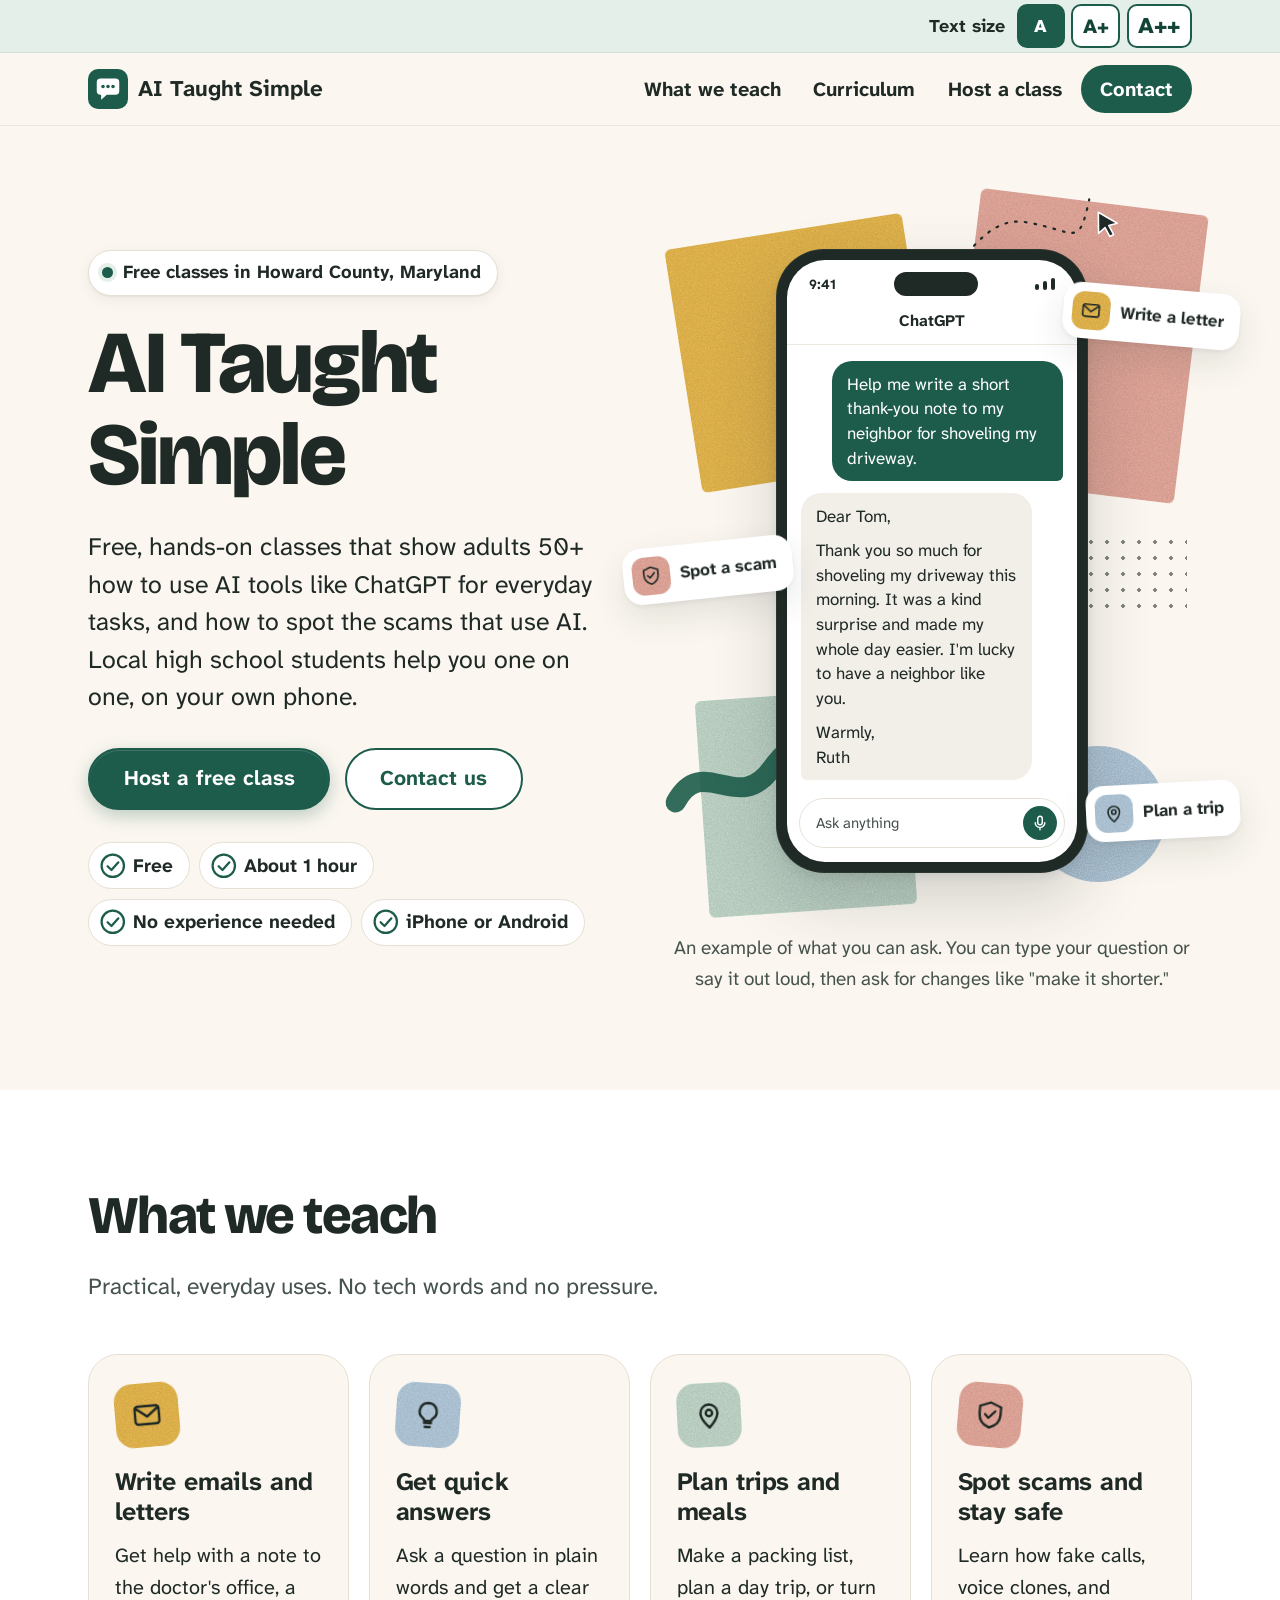
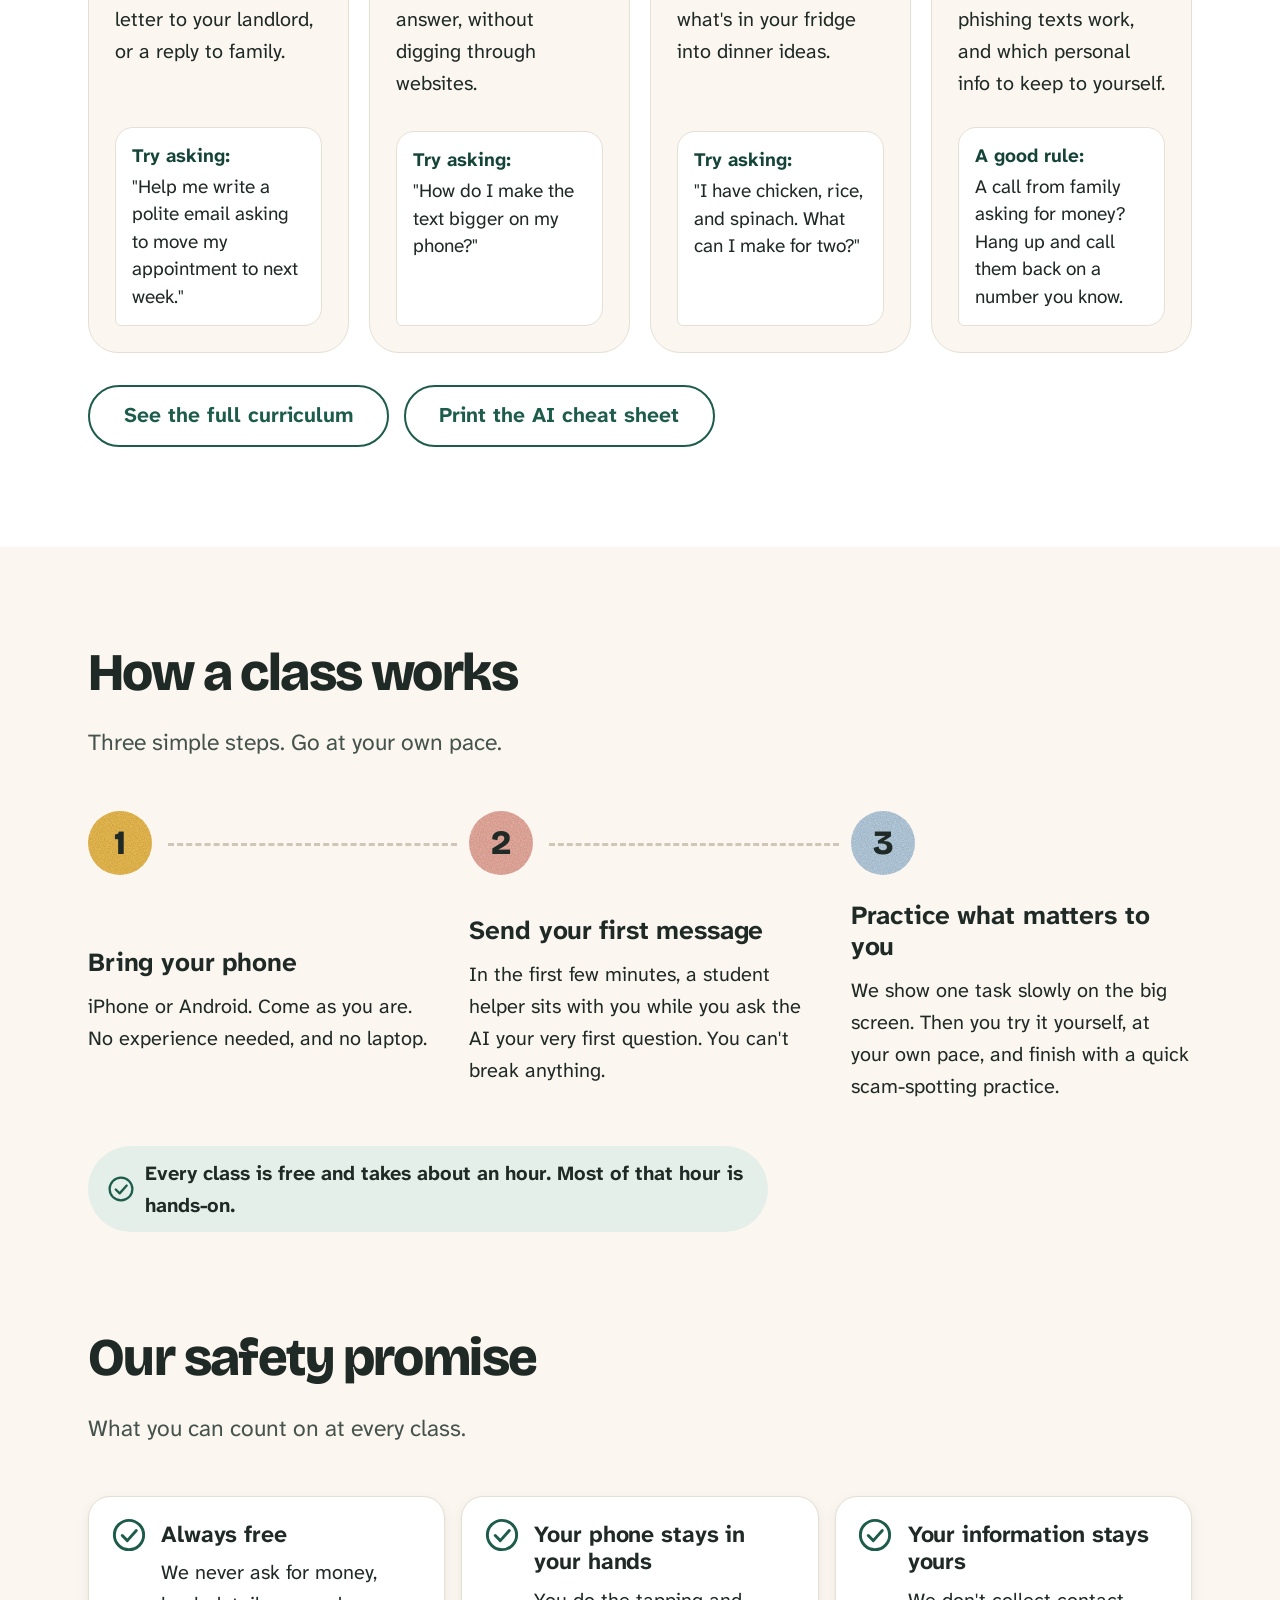
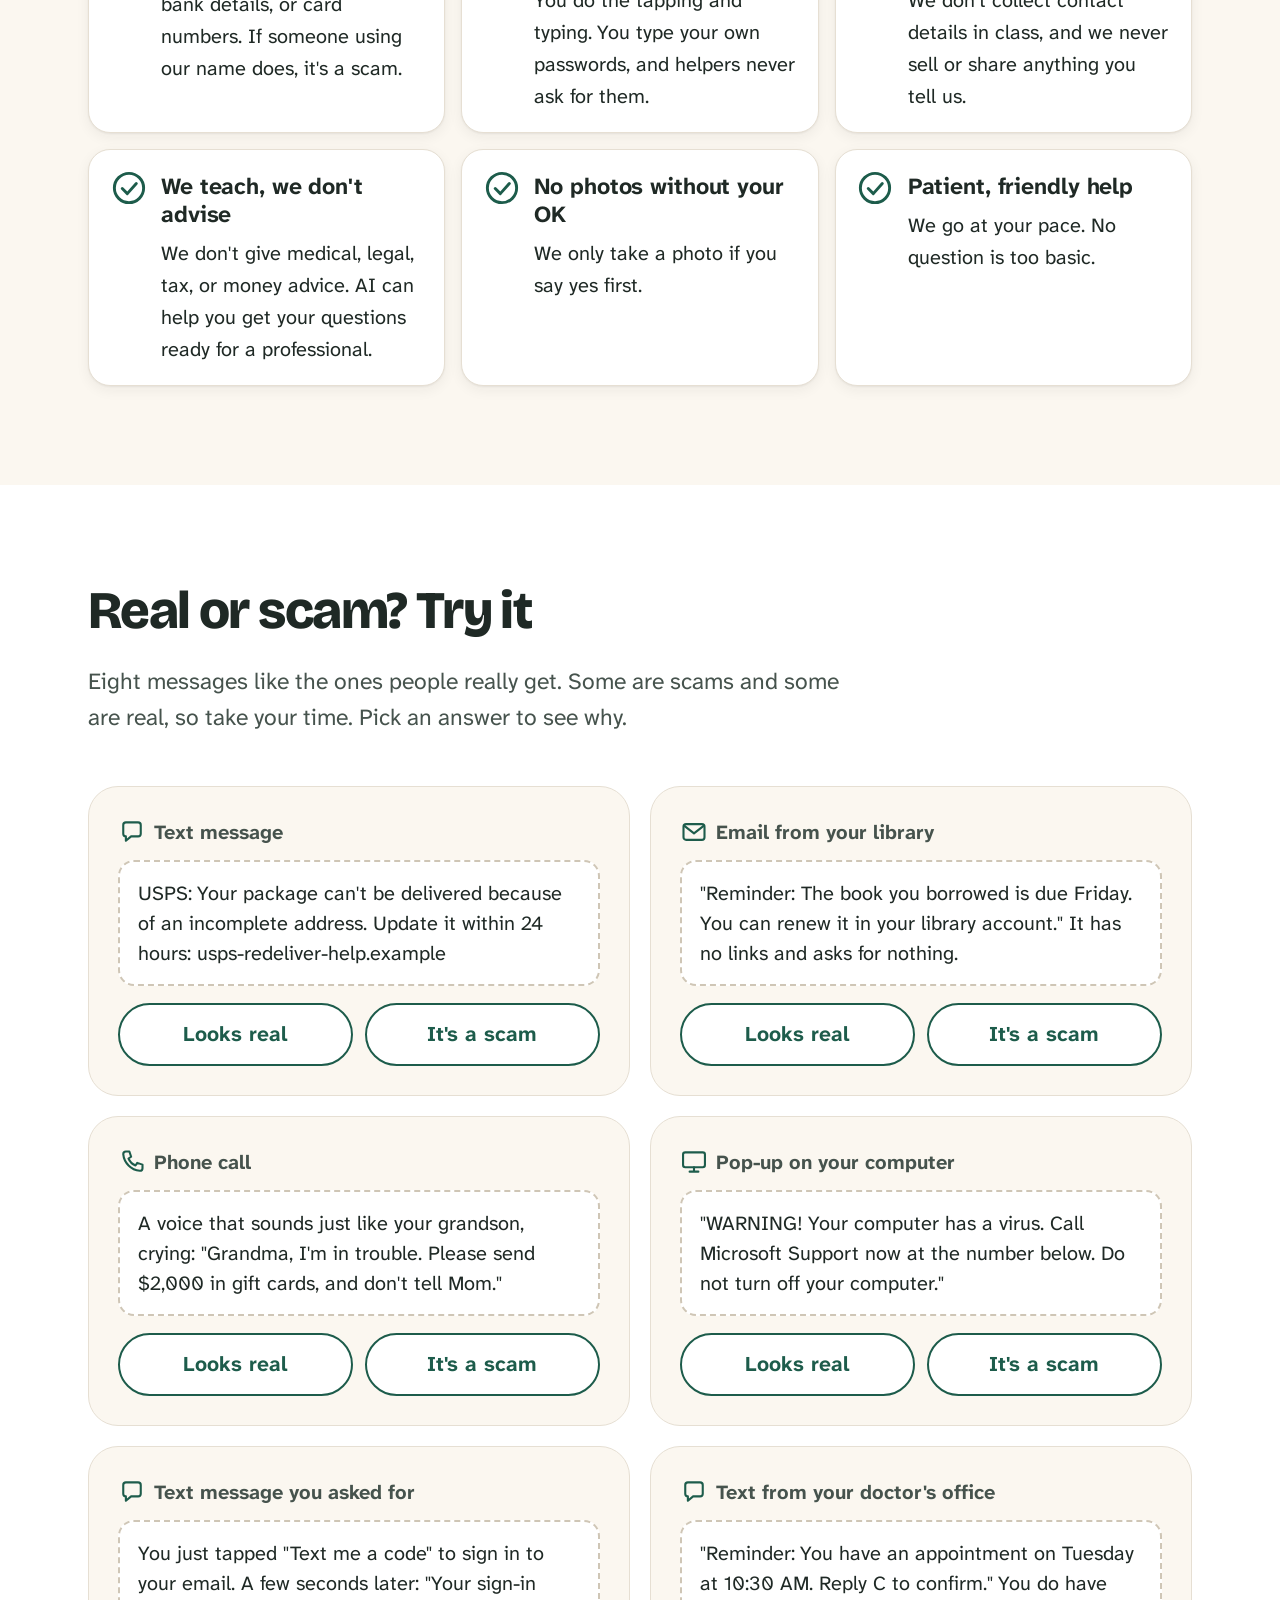
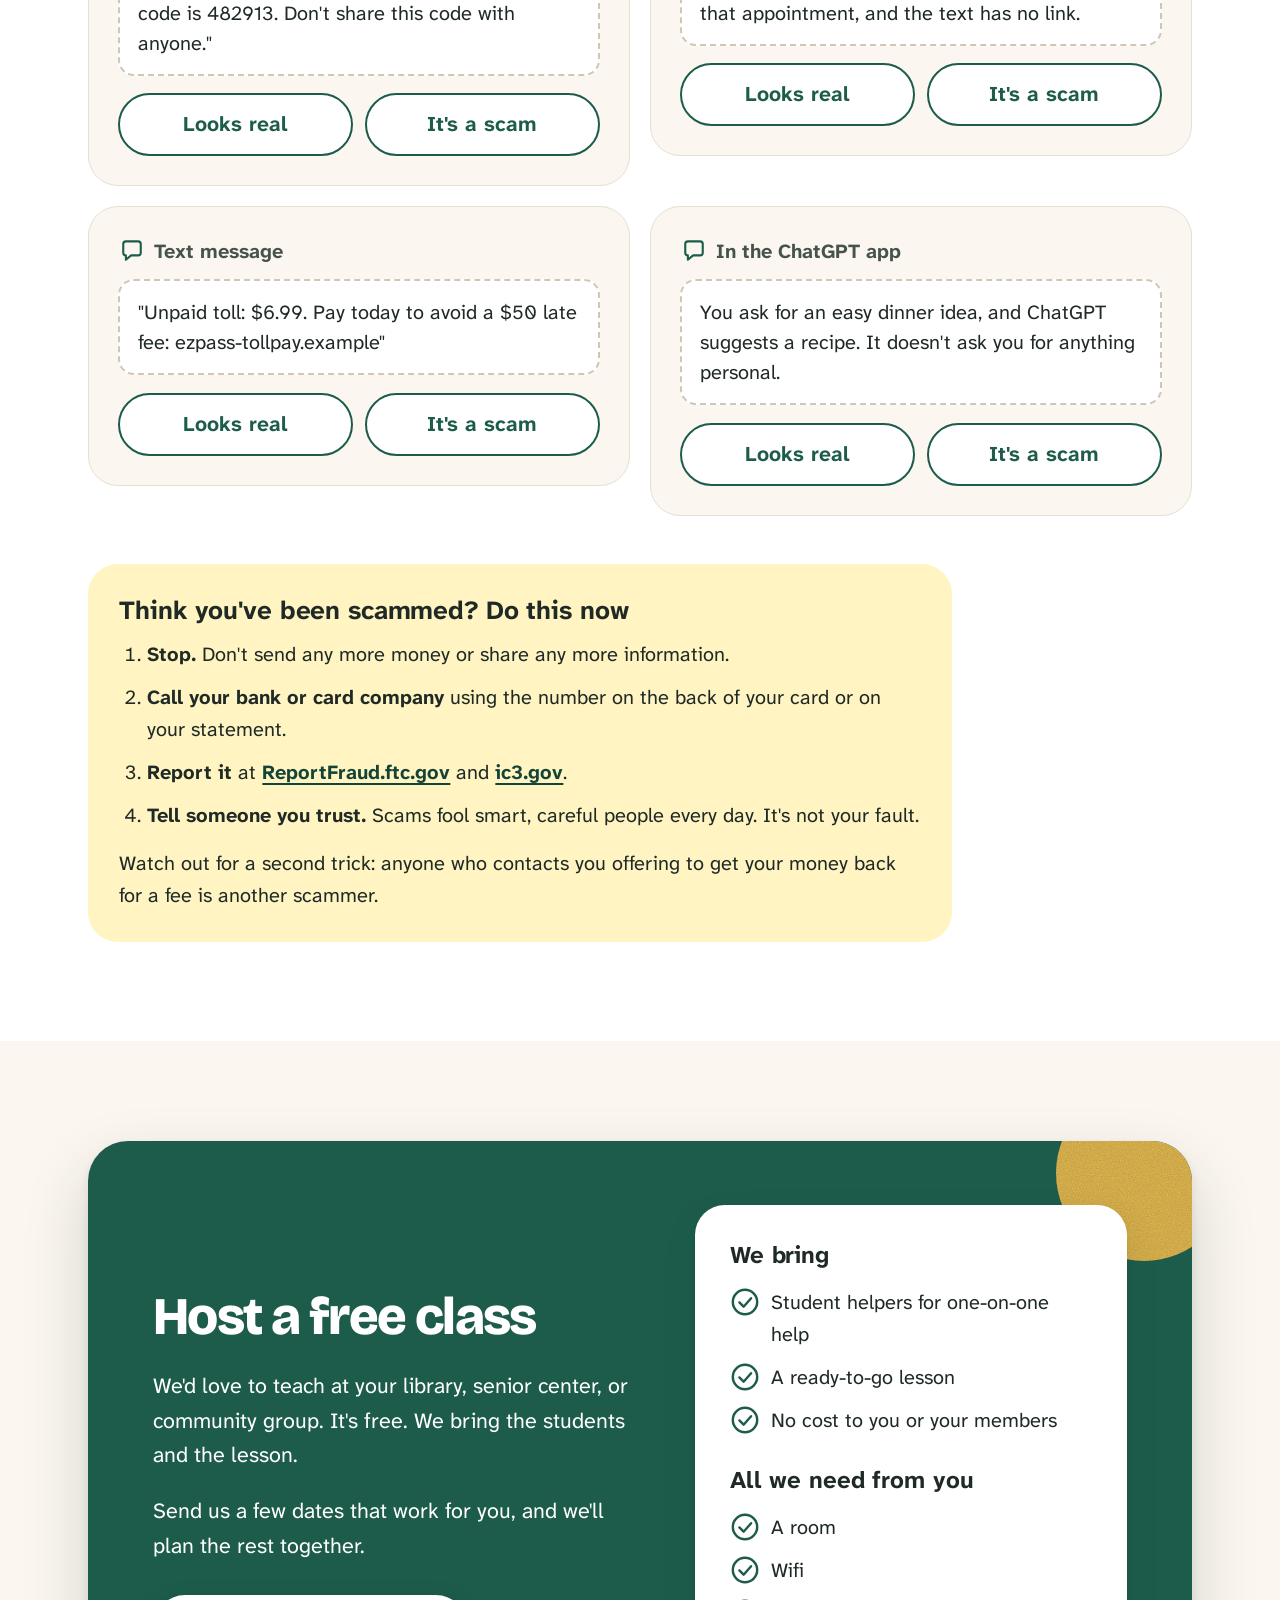
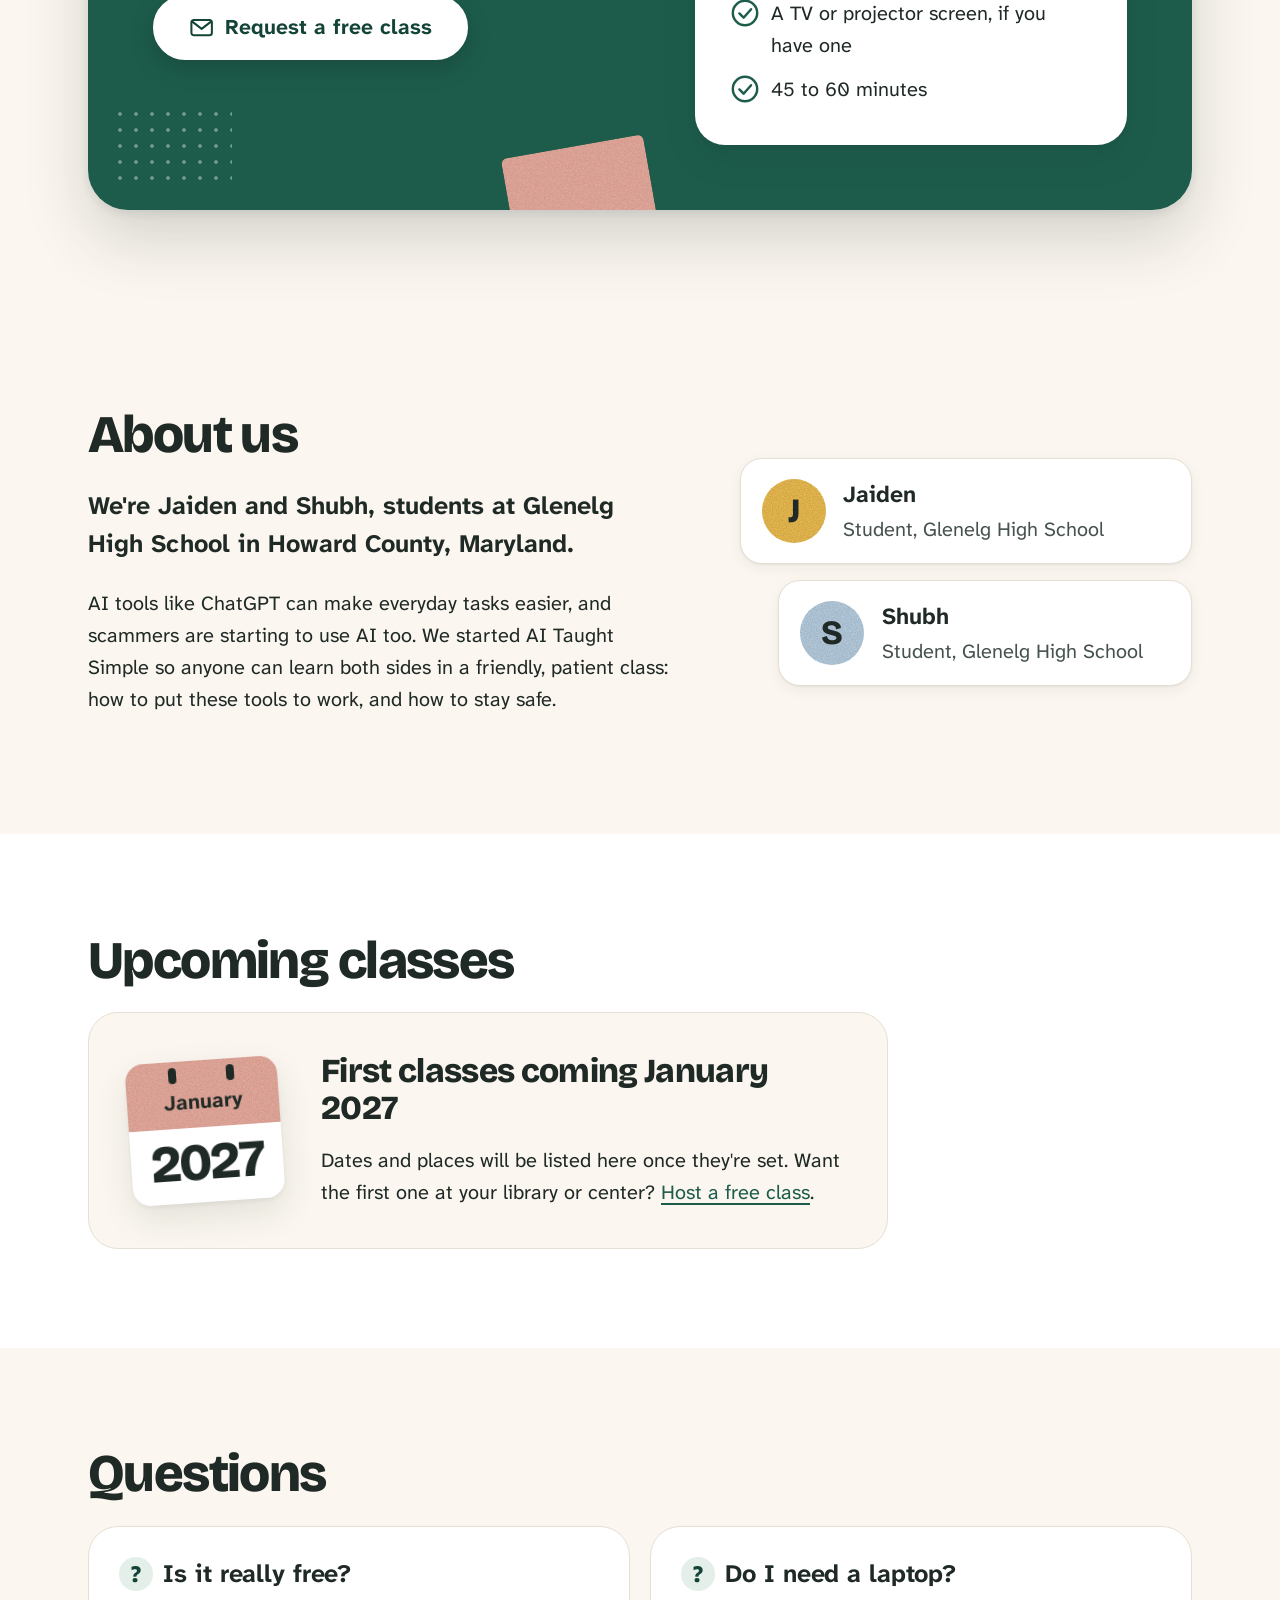
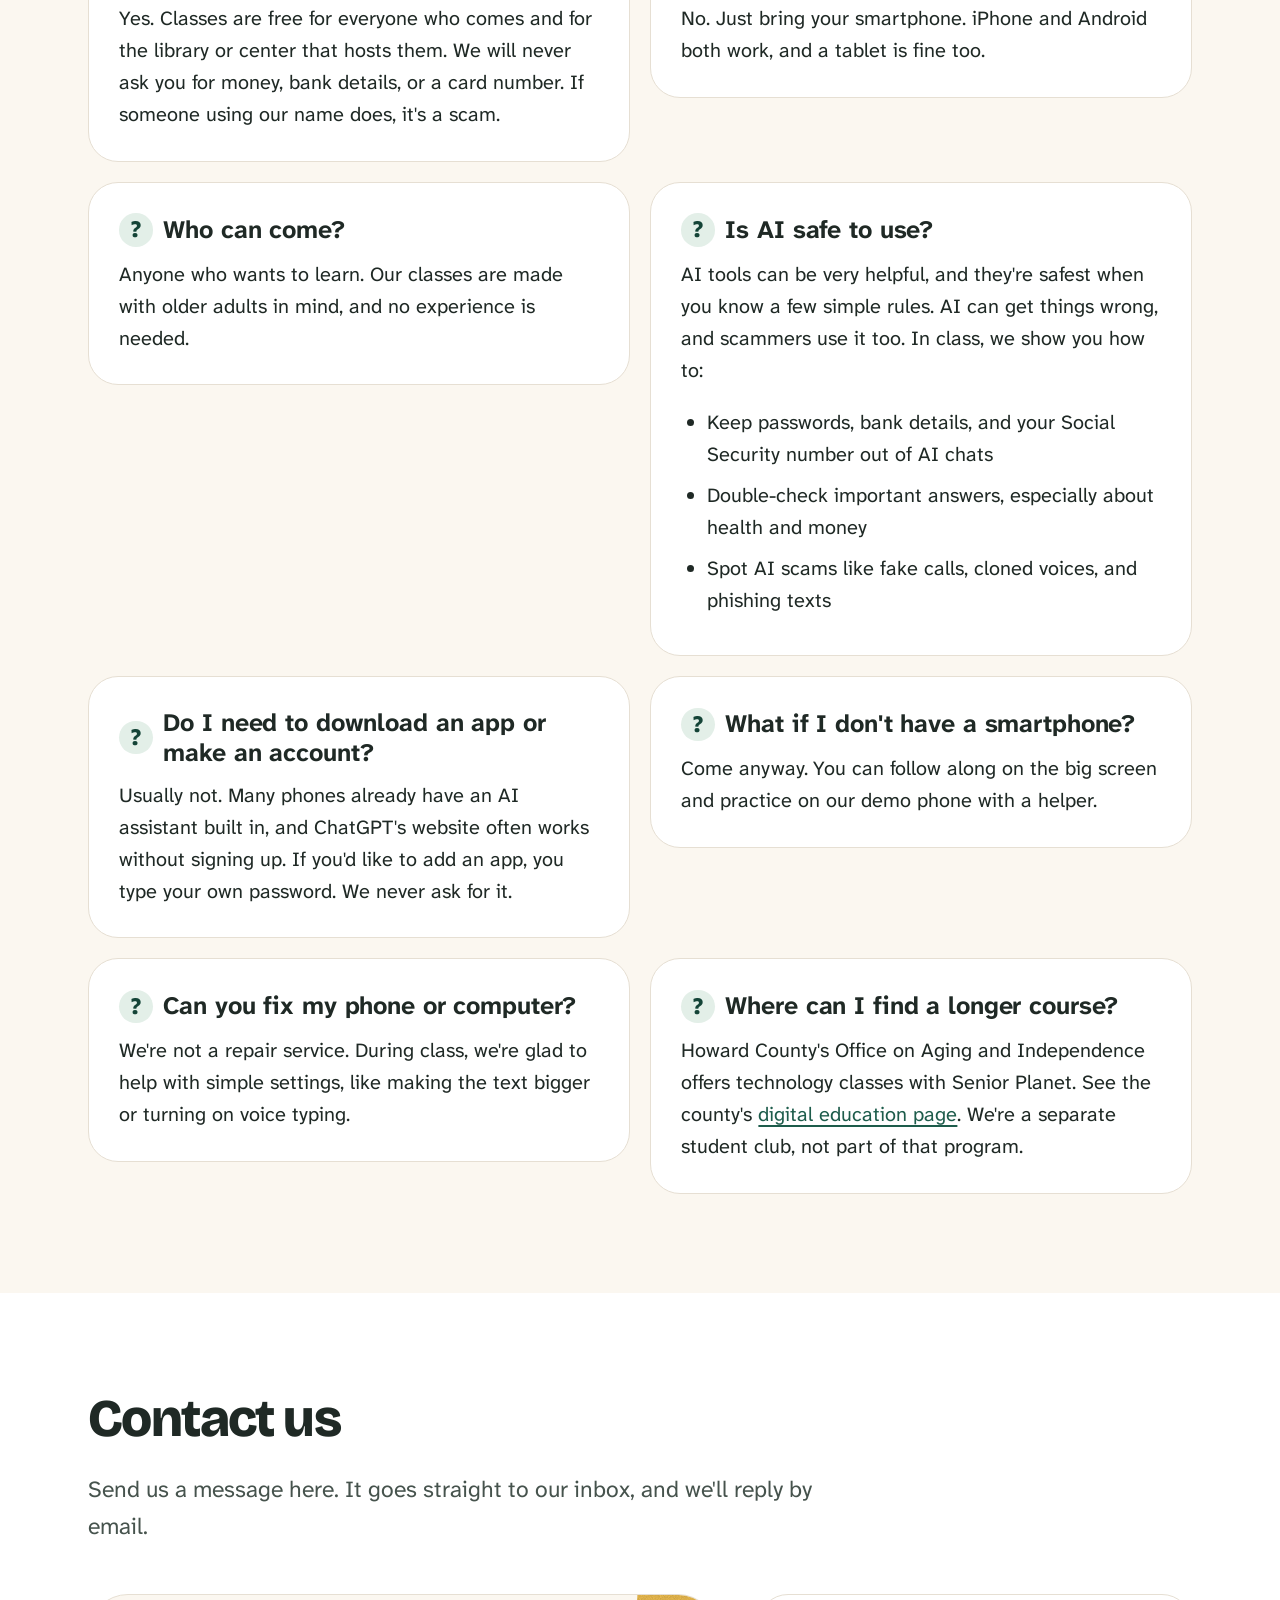
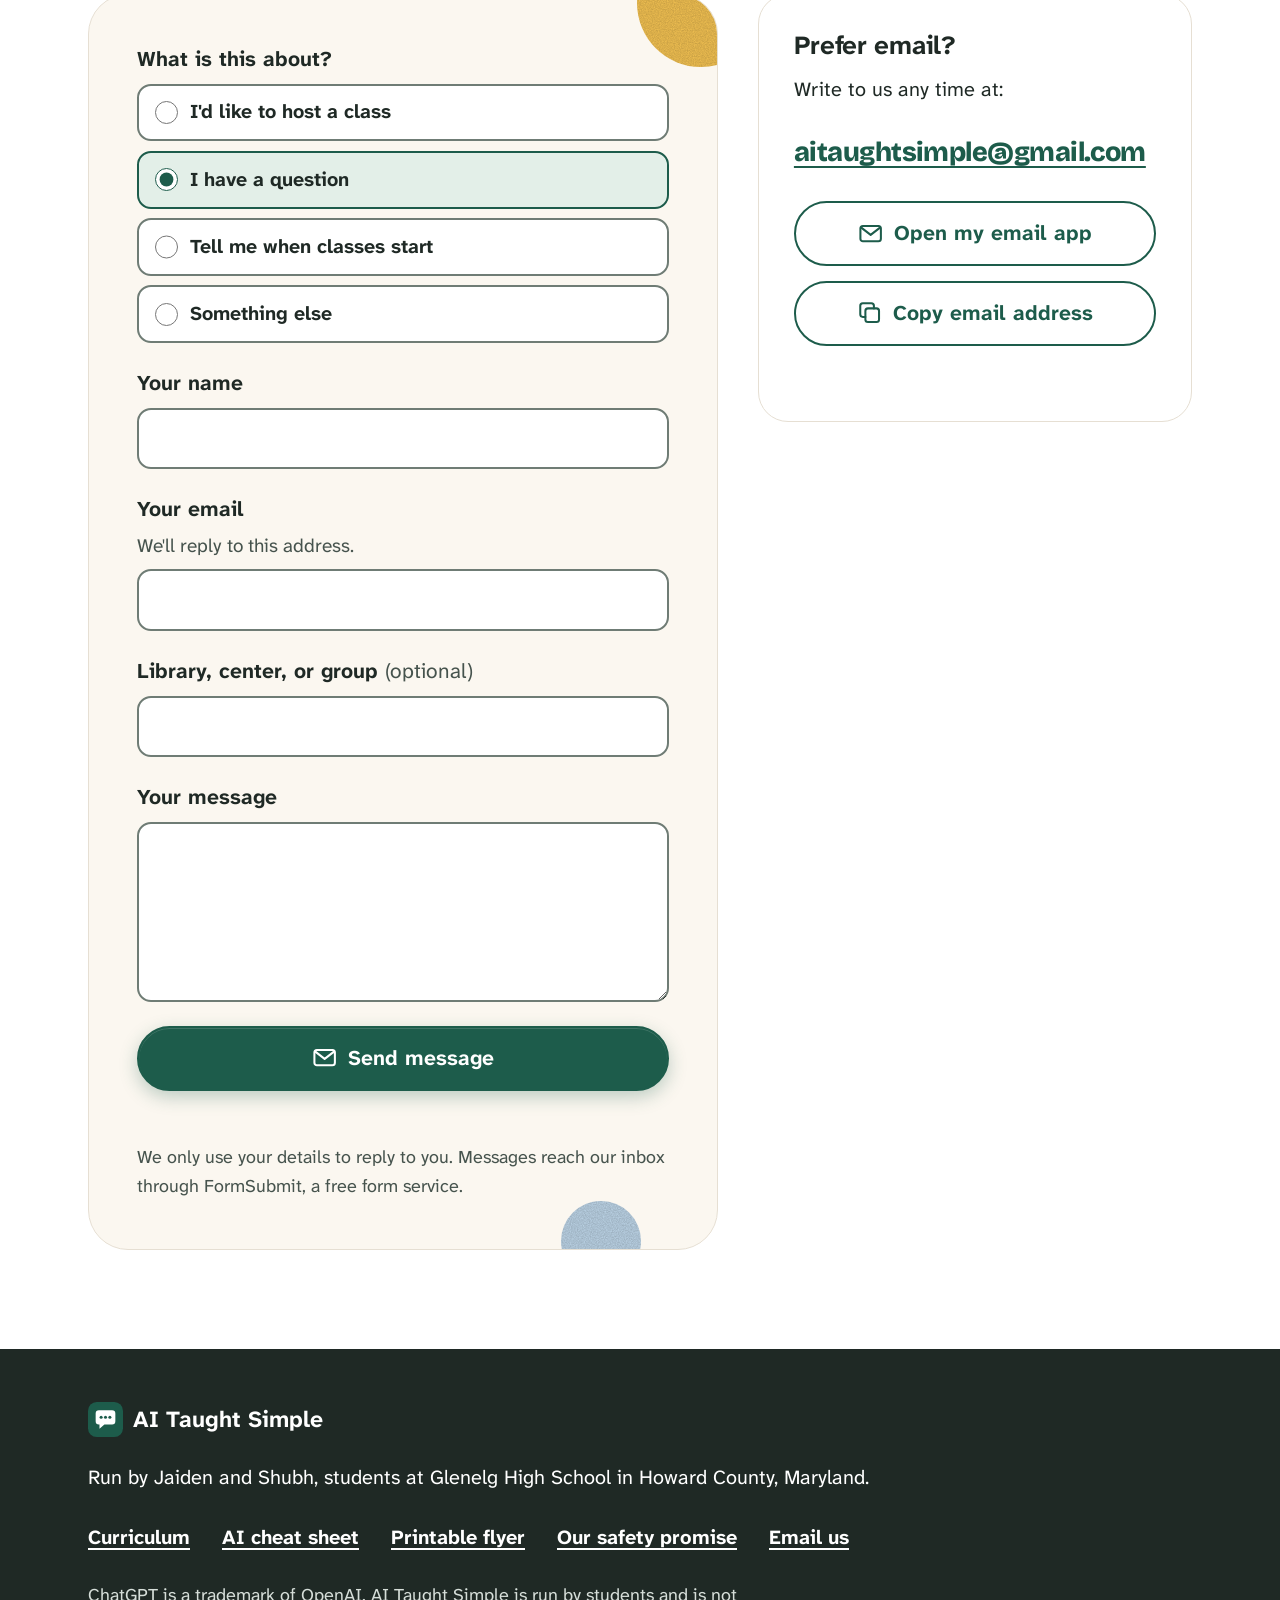
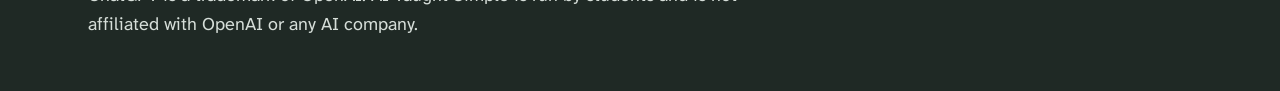
==== commit ec734d77: "Fact-check the scam quiz, add safety promise, update curriculum - Quiz: 8 cards, half real, answers " ====
--- a/index.html
+++ b/index.html
@@ -9,8 +9,8 @@
   <meta property="og:title" content="AI Taught Simple: Free AI classes for older adults">
   <meta property="og:site_name" content="AI Taught Simple">
 
-  <meta name="description" content="Free, hands-on classes where high school students show older adults how to use AI tools like ChatGPT for everyday tasks, one on one.">
-  <meta property="og:description" content="Free, hands-on classes where high school students show older adults how to use AI tools like ChatGPT for everyday tasks, one on one.">
+  <meta name="description" content="Free, hands-on classes in Howard County, Maryland, where high school students help adults 50+ use AI tools like ChatGPT for everyday tasks and spot AI scams, one on one.">
+  <meta property="og:description" content="Free, hands-on classes where high school students help adults 50+ use AI tools like ChatGPT for everyday tasks and spot AI scams, one on one.">
   <meta property="og:type" content="website">
   <meta property="og:url" content="https://aitaughtsimple.github.io/">
   <meta property="og:image" content="https://aitaughtsimple.github.io/assets/og-image.png">
@@ -20,14 +20,26 @@
   <meta name="twitter:card" content="summary_large_image">
   <meta name="theme-color" content="#1D5C4B">
   <link rel="canonical" href="https://aitaughtsimple.github.io/">
+  <script type="application/ld+json">
+  {
+    "@context": "https://schema.org",
+    "@type": "Organization",
+    "name": "AI Taught Simple",
+    "url": "https://aitaughtsimple.github.io/",
+    "logo": "https://aitaughtsimple.github.io/assets/icon-180.png",
+    "email": "aitaughtsimple@gmail.com",
+    "description": "Free, hands-on classes where high school students help adults 50+ use AI tools like ChatGPT for everyday tasks and spot AI scams.",
+    "areaServed": { "@type": "AdministrativeArea", "name": "Howard County, Maryland" }
+  }
+  </script>
 
   <link rel="icon" href="assets/icon.svg" type="image/svg+xml">
   <link rel="apple-touch-icon" href="assets/icon-180.png">
   <link rel="preconnect" href="https://fonts.googleapis.com">
   <link rel="preconnect" href="https://fonts.gstatic.com" crossorigin>
   <link rel="stylesheet" href="https://fonts.googleapis.com/css2?family=Atkinson+Hyperlegible+Next:wght@400;700&family=Bricolage+Grotesque:opsz,wght@12..96,700;12..96,800&display=swap">
-  <link rel="stylesheet" href="assets/styles.css?v=130932">
-  <script src="config.js?v=130932"></script>
+  <link rel="stylesheet" href="assets/styles.css?v=261115">
+  <script src="config.js?v=261115"></script>
   <script>try{var t=localStorage.getItem("ats-text");if(t)document.documentElement.style.fontSize=t;}catch(e){}</script>
 </head>
 <body>
@@ -53,9 +65,9 @@
     <div class="wrap">
       <span id="ts-label">Text size</span>
       <div class="ts-btns" role="group" aria-labelledby="ts-label">
-        <button type="button" data-text-size="100%" aria-label="Normal text size">A</button>
-        <button type="button" data-text-size="112.5%" aria-label="Larger text">A+</button>
-        <button type="button" data-text-size="125%" aria-label="Largest text">A++</button>
+        <button type="button" data-text-size="100%" aria-label="A, normal text size">A</button>
+        <button type="button" data-text-size="112.5%" aria-label="A+, larger text">A+</button>
+        <button type="button" data-text-size="125%" aria-label="A++, largest text">A++</button>
       </div>
     </div>
   </div>
@@ -85,7 +97,7 @@
         <div>
           <p class="pill"><span class="pill-dot" aria-hidden="true"></span><span>Free classes in <span data-site="area">Howard County, Maryland</span></span></p>
           <h1 id="hero-title" data-site="name">AI Taught Simple</h1>
-          <p class="lede">Free, hands-on classes that show anyone, especially seniors, how to use AI tools like ChatGPT in everyday life. Taught by local high school students.</p>
+          <p class="lede">Free, hands-on classes that show adults 50+ how to use AI tools like ChatGPT for everyday tasks, and how to spot the scams that use AI. Local high school students help you one on one, on your own phone.</p>
           <div class="actions">
             <a class="btn btn--primary" href="#host">Host a free class</a>
             <a class="btn btn--secondary" href="#contact">Contact us</a>
@@ -94,7 +106,7 @@
             <li><svg aria-hidden="true"><use href="#i-check"/></svg>Free</li>
             <li><svg aria-hidden="true"><use href="#i-check"/></svg>About 1 hour</li>
             <li><svg aria-hidden="true"><use href="#i-check"/></svg>No experience needed</li>
-            <li><svg aria-hidden="true"><use href="#i-check"/></svg>Bring your phone</li>
+            <li><svg aria-hidden="true"><use href="#i-check"/></svg>iPhone or Android</li>
           </ul>
         </div>
 
@@ -187,25 +199,43 @@
             <span class="step-num" aria-hidden="true">1</span>
             <div>
               <h3>Bring your phone</h3>
-              <p>Come as you are. No experience needed, and no laptop.</p>
+              <p>iPhone or Android. Come as you are. No experience needed, and no laptop.</p>
             </div>
           </li>
           <li class="step">
             <span class="step-num" aria-hidden="true">2</span>
             <div>
-              <h3>Watch it step by step</h3>
-              <p>We show each skill slowly, in plain words.</p>
+              <h3>Send your first message</h3>
+              <p>In the first few minutes, a student helper sits with you while you ask the AI your very first question. You can't break anything.</p>
             </div>
           </li>
           <li class="step">
             <span class="step-num" aria-hidden="true">3</span>
             <div>
-              <h3>Try it with a helper</h3>
-              <p>A student sits with you one on one while you try it on your own phone.</p>
+              <h3>Practice what matters to you</h3>
+              <p>We show one task slowly on the big screen. Then you try it yourself, at your own pace, and finish with a quick scam-spotting practice.</p>
             </div>
           </li>
         </ol>
-        <p class="note-line"><svg aria-hidden="true"><use href="#i-check"/></svg>Every class is free and takes about an hour.</p>
+        <p class="note-line"><svg aria-hidden="true"><use href="#i-check"/></svg>Every class is free and takes about an hour. Most of that hour is hands-on.</p>
+      </div>
+    </section>
+
+    <!-- 3a. Safety promise -->
+    <section class="section section--promise" id="promise" aria-labelledby="promise-title">
+      <div class="wrap">
+        <div class="section-head">
+          <h2 id="promise-title">Our safety promise</h2>
+          <p>What you can count on at every class.</p>
+        </div>
+        <ul class="promise">
+          <li><svg aria-hidden="true"><use href="#i-check"/></svg><div><h3>Always free</h3><p>We never ask for money, bank details, or card numbers. If someone using our name does, it's a scam.</p></div></li>
+          <li><svg aria-hidden="true"><use href="#i-check"/></svg><div><h3>Your phone stays in your hands</h3><p>You do the tapping and typing. You type your own passwords, and helpers never ask for them.</p></div></li>
+          <li><svg aria-hidden="true"><use href="#i-check"/></svg><div><h3>Your information stays yours</h3><p>We don't collect contact details in class, and we never sell or share anything you tell us.</p></div></li>
+          <li><svg aria-hidden="true"><use href="#i-check"/></svg><div><h3>We teach, we don't advise</h3><p>We don't give medical, legal, tax, or money advice. AI can help you get your questions ready for a professional.</p></div></li>
+          <li><svg aria-hidden="true"><use href="#i-check"/></svg><div><h3>No photos without your OK</h3><p>We only take a photo if you say yes first.</p></div></li>
+          <li><svg aria-hidden="true"><use href="#i-check"/></svg><div><h3>Patient, friendly help</h3><p>We go at your pace. No question is too basic.</p></div></li>
+        </ul>
       </div>
     </section>
 
@@ -214,19 +244,31 @@
       <div class="wrap">
         <div class="section-head">
           <h2 id="quiz-title">Real or scam? Try it</h2>
-          <p>Six messages like the ones people really get. Pick an answer to see why.</p>
+          <p>Eight messages like the ones people really get. Some are scams and some are real, so take your time. Pick an answer to see why.</p>
         </div>
         <ol class="quiz" data-quiz>
           <li class="qcard" data-answer="scam">
             <p class="qkind"><svg aria-hidden="true"><use href="#i-chat"/></svg>Text message</p>
-            <blockquote class="qmsg">USPS: Your package can't be delivered because of an incomplete address. Update it within 24 hours: usps-redeliver-help.com</blockquote>
+            <blockquote class="qmsg">USPS: Your package can't be delivered because of an incomplete address. Update it within 24 hours: usps-redeliver-help.example</blockquote>
             <div class="qbtns" hidden>
               <button class="btn btn--secondary" type="button" data-guess="real">Looks real</button>
               <button class="btn btn--secondary" type="button" data-guess="scam">It's a scam</button>
             </div>
             <div class="qresult" hidden>
               <p class="qverdict"><strong>This is a scam.</strong></p>
-              <p>The Postal Service doesn't text you links out of the blue, the web address isn't usps.com, and the 24-hour deadline is meant to rush you.</p>
+              <p>USPS only texts you if you signed up for tracking with a tracking number, and even then the text has no link. This address isn't usps.com, and the 24-hour deadline is meant to rush you. Forward texts like this to 7726, then delete them.</p>
+            </div>
+          </li>
+          <li class="qcard" data-answer="real">
+            <p class="qkind"><svg aria-hidden="true"><use href="#i-mail"/></svg>Email from your library</p>
+            <blockquote class="qmsg">"Reminder: The book you borrowed is due Friday. You can renew it in your library account." It has no links and asks for nothing.</blockquote>
+            <div class="qbtns" hidden>
+              <button class="btn btn--secondary" type="button" data-guess="real">Looks real</button>
+              <button class="btn btn--secondary" type="button" data-guess="scam">It's a scam</button>
+            </div>
+            <div class="qresult" hidden>
+              <p class="qverdict"><strong>This one is real.</strong></p>
+              <p>It doesn't rush you, ask for money, or ask for a password. When in doubt, go to the library's website yourself instead of clicking.</p>
             </div>
           </li>
           <li class="qcard" data-answer="scam">
@@ -238,19 +280,7 @@
             </div>
             <div class="qresult" hidden>
               <p class="qverdict"><strong>This is a scam.</strong></p>
-              <p>Scammers can copy a voice from a short video online. Gift cards and secrecy are red flags. Hang up and call him on the number you already have.</p>
-            </div>
-          </li>
-          <li class="qcard" data-answer="real">
-            <p class="qkind"><svg aria-hidden="true"><use href="#i-mail"/></svg>Email from your library</p>
-            <blockquote class="qmsg">"Reminder: The book you borrowed is due Friday. You can renew it in your library account." It has no links and asks for nothing.</blockquote>
-            <div class="qbtns" hidden>
-              <button class="btn btn--secondary" type="button" data-guess="real">Looks real</button>
-              <button class="btn btn--secondary" type="button" data-guess="scam">It's a scam</button>
-            </div>
-            <div class="qresult" hidden>
-              <p class="qverdict"><strong>This one is real.</strong></p>
-              <p>It doesn't rush you, ask for money, or ask for a password. When in doubt, go to the library's website yourself instead of clicking.</p>
+              <p>Scammers can copy a voice from a short video online, and caller ID can be faked too. Gift cards and secrecy are red flags. Hang up and call him on the number you already have.</p>
             </div>
           </li>
           <li class="qcard" data-answer="scam">
@@ -262,19 +292,43 @@
             </div>
             <div class="qresult" hidden>
               <p class="qverdict"><strong>This is a scam.</strong></p>
-              <p>Real companies don't put phone numbers in scary pop-ups. Close the browser. If it won't close, restart the computer.</p>
+              <p>The FTC says real security pop-up warnings never ask you to call a phone number. Don't call. Close the window, and if it won't close, ask someone you trust for help.</p>
+            </div>
+          </li>
+          <li class="qcard" data-answer="real">
+            <p class="qkind"><svg aria-hidden="true"><use href="#i-chat"/></svg>Text message you asked for</p>
+            <blockquote class="qmsg">You just tapped "Text me a code" to sign in to your email. A few seconds later: "Your sign-in code is 482913. Don't share this code with anyone."</blockquote>
+            <div class="qbtns" hidden>
+              <button class="btn btn--secondary" type="button" data-guess="real">Looks real</button>
+              <button class="btn btn--secondary" type="button" data-guess="scam">It's a scam</button>
+            </div>
+            <div class="qresult" hidden>
+              <p class="qverdict"><strong>This one is real.</strong></p>
+              <p>You asked for it seconds ago, and you type the code in yourself. Never read a code like this to anyone who calls or texts asking for it, even if they say they're from your bank. That's a common trick.</p>
+            </div>
+          </li>
+          <li class="qcard" data-answer="real">
+            <p class="qkind"><svg aria-hidden="true"><use href="#i-chat"/></svg>Text from your doctor's office</p>
+            <blockquote class="qmsg">"Reminder: You have an appointment on Tuesday at 10:30 AM. Reply C to confirm." You do have that appointment, and the text has no link.</blockquote>
+            <div class="qbtns" hidden>
+              <button class="btn btn--secondary" type="button" data-guess="real">Looks real</button>
+              <button class="btn btn--secondary" type="button" data-guess="scam">It's a scam</button>
+            </div>
+            <div class="qresult" hidden>
+              <p class="qverdict"><strong>This one is real.</strong></p>
+              <p>You know about the appointment, there's no link, and it doesn't ask for money or private details. If a reminder ever asks you to pay or to share your insurance or Medicare number, call the office using the number on your appointment card or bill.</p>
             </div>
           </li>
           <li class="qcard" data-answer="scam">
             <p class="qkind"><svg aria-hidden="true"><use href="#i-chat"/></svg>Text message</p>
-            <blockquote class="qmsg">"Unpaid toll: $6.99. Pay today to avoid a $50 late fee: ezpass-tollpay.info"</blockquote>
+            <blockquote class="qmsg">"Unpaid toll: $6.99. Pay today to avoid a $50 late fee: ezpass-tollpay.example"</blockquote>
             <div class="qbtns" hidden>
               <button class="btn btn--secondary" type="button" data-guess="real">Looks real</button>
               <button class="btn btn--secondary" type="button" data-guess="scam">It's a scam</button>
             </div>
             <div class="qresult" hidden>
               <p class="qverdict"><strong>This is a scam.</strong></p>
-              <p>Fake toll texts are very common. Check your balance on the official E-ZPass website or app, never through a link in a text.</p>
+              <p>Maryland never texts people about unpaid tolls. To check your account, type DriveEzMD.com into your browser yourself. In another state, go to that state's own toll website. Never use the link in the text.</p>
             </div>
           </li>
           <li class="qcard" data-answer="real">
@@ -286,12 +340,23 @@
             </div>
             <div class="qresult" hidden>
               <p class="qverdict"><strong>This one is real.</strong></p>
-              <p>That's normal. AI tools never need your Social Security number, bank details, or passwords. If one asks, stop.</p>
+              <p>That's a normal answer. Never type your Social Security number, bank or card numbers, or passwords into an AI chat. A real AI assistant doesn't need them to help you. If a chat or app asks, stop and ask someone you trust.</p>
             </div>
           </li>
         </ol>
         <p class="qscore" aria-live="polite"></p>
         <noscript><style>.qresult{display:block!important}</style></noscript>
+
+        <aside class="helpbox" aria-labelledby="scammed-title">
+          <h3 id="scammed-title">Think you've been scammed? Do this now</h3>
+          <ol>
+            <li><strong>Stop.</strong> Don't send any more money or share any more information.</li>
+            <li><strong>Call your bank or card company</strong> using the number on the back of your card or on your statement.</li>
+            <li><strong>Report it</strong> at <a href="https://reportfraud.ftc.gov/">ReportFraud.ftc.gov</a> and <a href="https://www.ic3.gov/">ic3.gov</a>.</li>
+            <li><strong>Tell someone you trust.</strong> Scams fool smart, careful people every day. It's not your fault.</li>
+          </ol>
+          <p>Watch out for a second trick: anyone who contacts you offering to get your money back for a fee is another scammer.</p>
+        </aside>
       </div>
     </section>
 
@@ -386,6 +451,22 @@
               <li>Spot AI scams like fake calls, cloned voices, and phishing texts</li>
             </ul>
           </div>
+          <div class="faq-item">
+            <h3>Do I need to download an app or make an account?</h3>
+            <p>Usually not. Many phones already have an AI assistant built in, and ChatGPT's website often works without signing up. If you'd like to add an app, you type your own password. We never ask for it.</p>
+          </div>
+          <div class="faq-item">
+            <h3>What if I don't have a smartphone?</h3>
+            <p>Come anyway. You can follow along on the big screen and practice on our demo phone with a helper.</p>
+          </div>
+          <div class="faq-item">
+            <h3>Can you fix my phone or computer?</h3>
+            <p>We're not a repair service. During class, we're glad to help with simple settings, like making the text bigger or turning on voice typing.</p>
+          </div>
+          <div class="faq-item">
+            <h3>Where can I find a longer course?</h3>
+            <p>Howard County's Office on Aging and Independence offers technology classes with Senior Planet. See the county's <a href="https://www.howardcountymd.gov/digital50">digital education page</a>. We're a separate student club, not part of that program.</p>
+          </div>
         </div>
       </div>
     </section>
@@ -480,12 +561,13 @@
         <li><a href="curriculum/">Curriculum</a></li>
         <li><a href="cheat-sheet/">AI cheat sheet</a></li>
         <li><a href="flyer/">Printable flyer</a></li>
+        <li><a href="#promise">Our safety promise</a></li>
         <li><a href="mailto:aitaughtsimple@gmail.com" data-mailto>Email us</a></li>
       </ul>
       <p class="fine-print">ChatGPT is a trademark of OpenAI. <span data-site="name">AI Taught Simple</span> is run by students and is not affiliated with OpenAI or any AI company.</p>
     </div>
   </footer>
 
-  <script src="assets/site.js?v=130932" defer></script>
+  <script src="assets/site.js?v=261115" defer></script>
 </body>
 </html>
--- a/assets/styles.css
+++ b/assets/styles.css
@@ -684,6 +684,34 @@
 .qscore { margin: 1.75rem 0 0; font-weight: 700; font-size: 1.15em; }
 .qscore:empty { display: none; }
 
+/* "Think you've been scammed?" box under the quiz */
+.helpbox { margin-top: clamp(2rem, 1.5rem + 2vw, 3rem); padding: clamp(1.25rem, 1rem + 1.2vw, 2.1rem); background: var(--note); border-radius: var(--r-lg); max-width: 54rem; }
+.helpbox h3 { font-size: 1.3em; }
+.helpbox ol { margin: 0 0 1rem; padding-left: 1.4em; }
+.helpbox li { margin-bottom: 0.55em; max-width: none; }
+.helpbox p { margin: 0; max-width: none; }
+.helpbox a { color: var(--green-deep); font-weight: 700; }
+
+/* ---------- Safety promise ---------- */
+
+.section--promise { padding-top: 0; }
+.promise { display: grid; gap: 1rem; margin: 0; padding: 0; list-style: none; }
+@media (min-width: 48em) { .promise { grid-template-columns: 1fr 1fr; } }
+@media (min-width: 70em) { .promise { grid-template-columns: repeat(3, 1fr); } }
+.promise li { display: flex; gap: 0.9rem; align-items: flex-start; max-width: none; padding: 1.25rem 1.35rem; background: var(--surface); border: 1px solid var(--line); border-radius: var(--r-md); box-shadow: var(--shadow-sm); }
+.promise svg { width: 1.8em; height: 1.8em; flex: none; color: var(--green); }
+.promise h3 { font-size: 1.15em; margin: 0.15em 0 0.35em; }
+.promise p { margin: 0; }
+
+/* ---------- Sources list (curriculum) ---------- */
+
+.lesson-tip { margin: 0.75rem 0 0; color: var(--ink-soft); font-size: 0.95em; }
+.sources-block { margin-top: clamp(2.5rem, 2rem + 2vw, 4rem); padding-top: 2rem; border-top: 2px solid var(--line); }
+.sources-block h3 { font-size: 1.35em; }
+.sources { margin: 0; padding-left: 1.3em; }
+.sources li { margin-bottom: 0.5em; }
+.checked-note { margin-top: 1.25rem; color: var(--ink-soft); }
+
 /* ---------- Footer ---------- */
 
 .site-footer { background: var(--ink); color: #fff; padding-block: 3.25rem; }
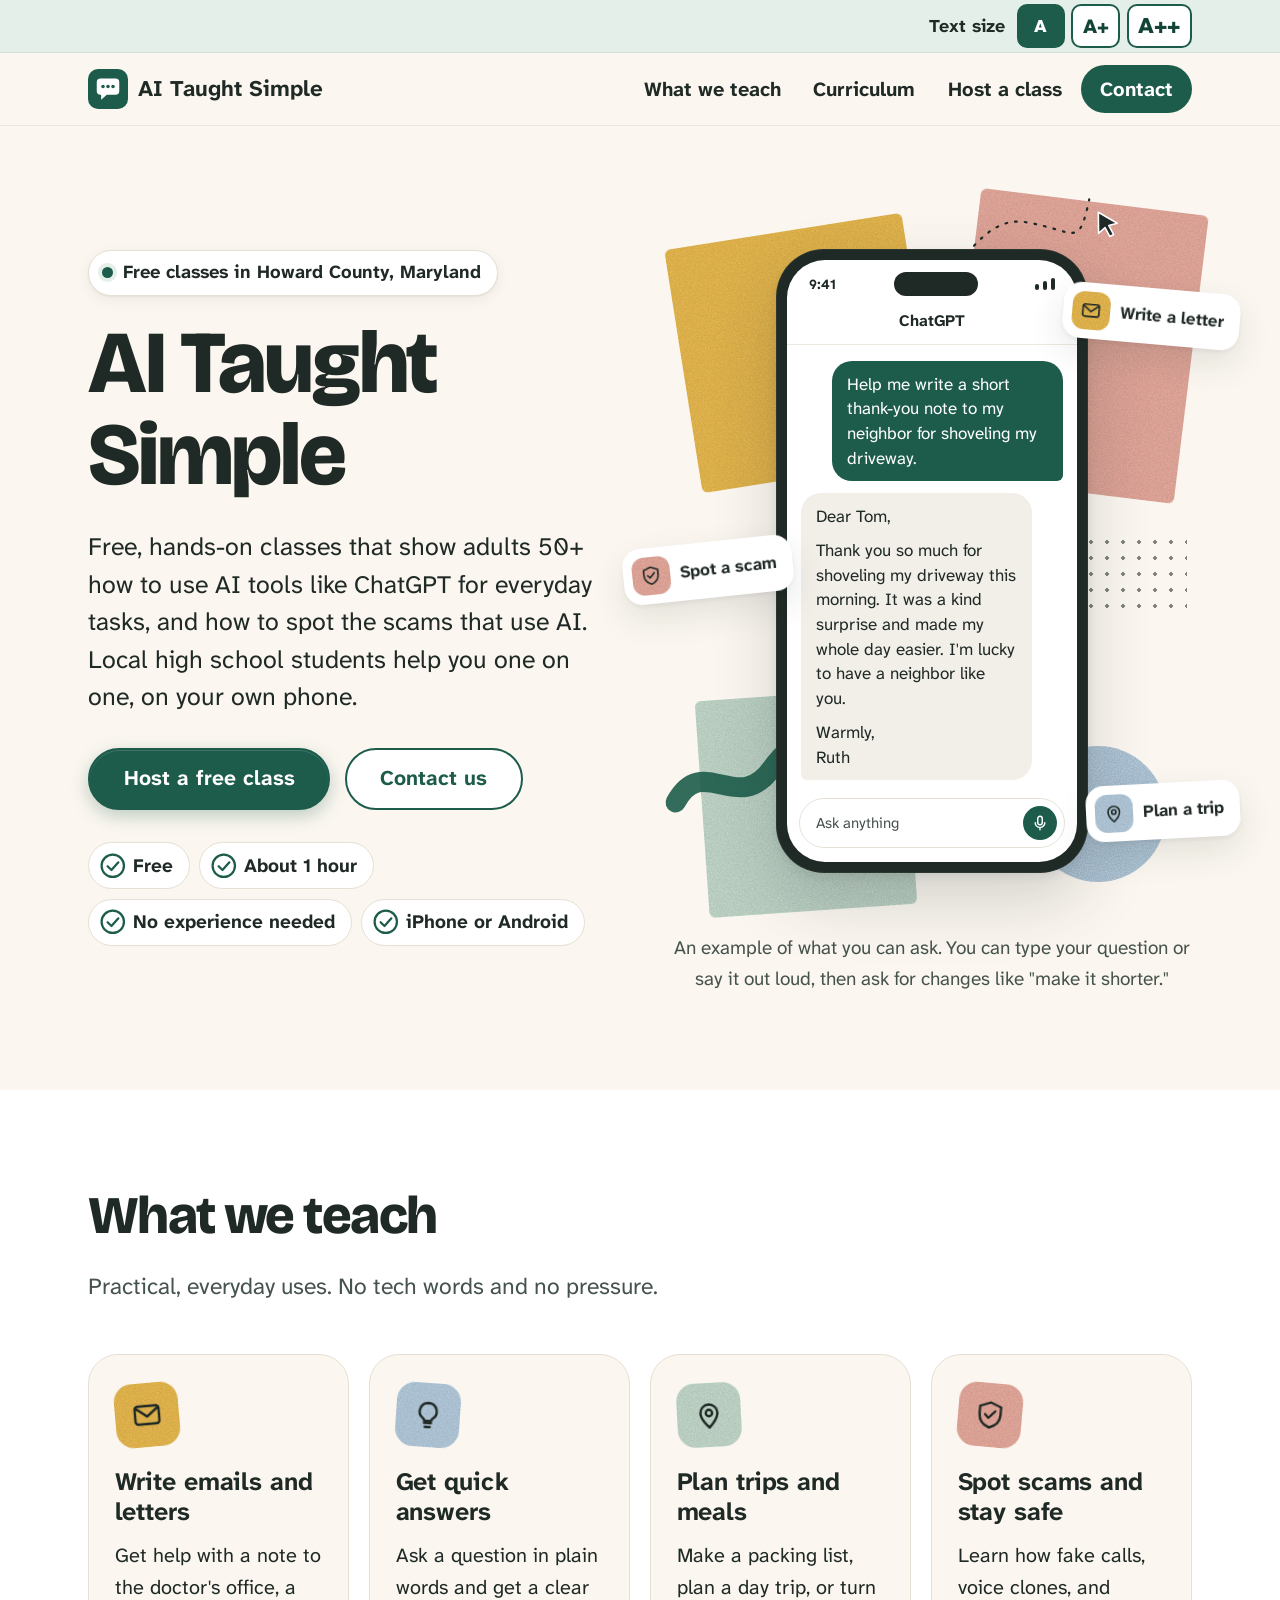
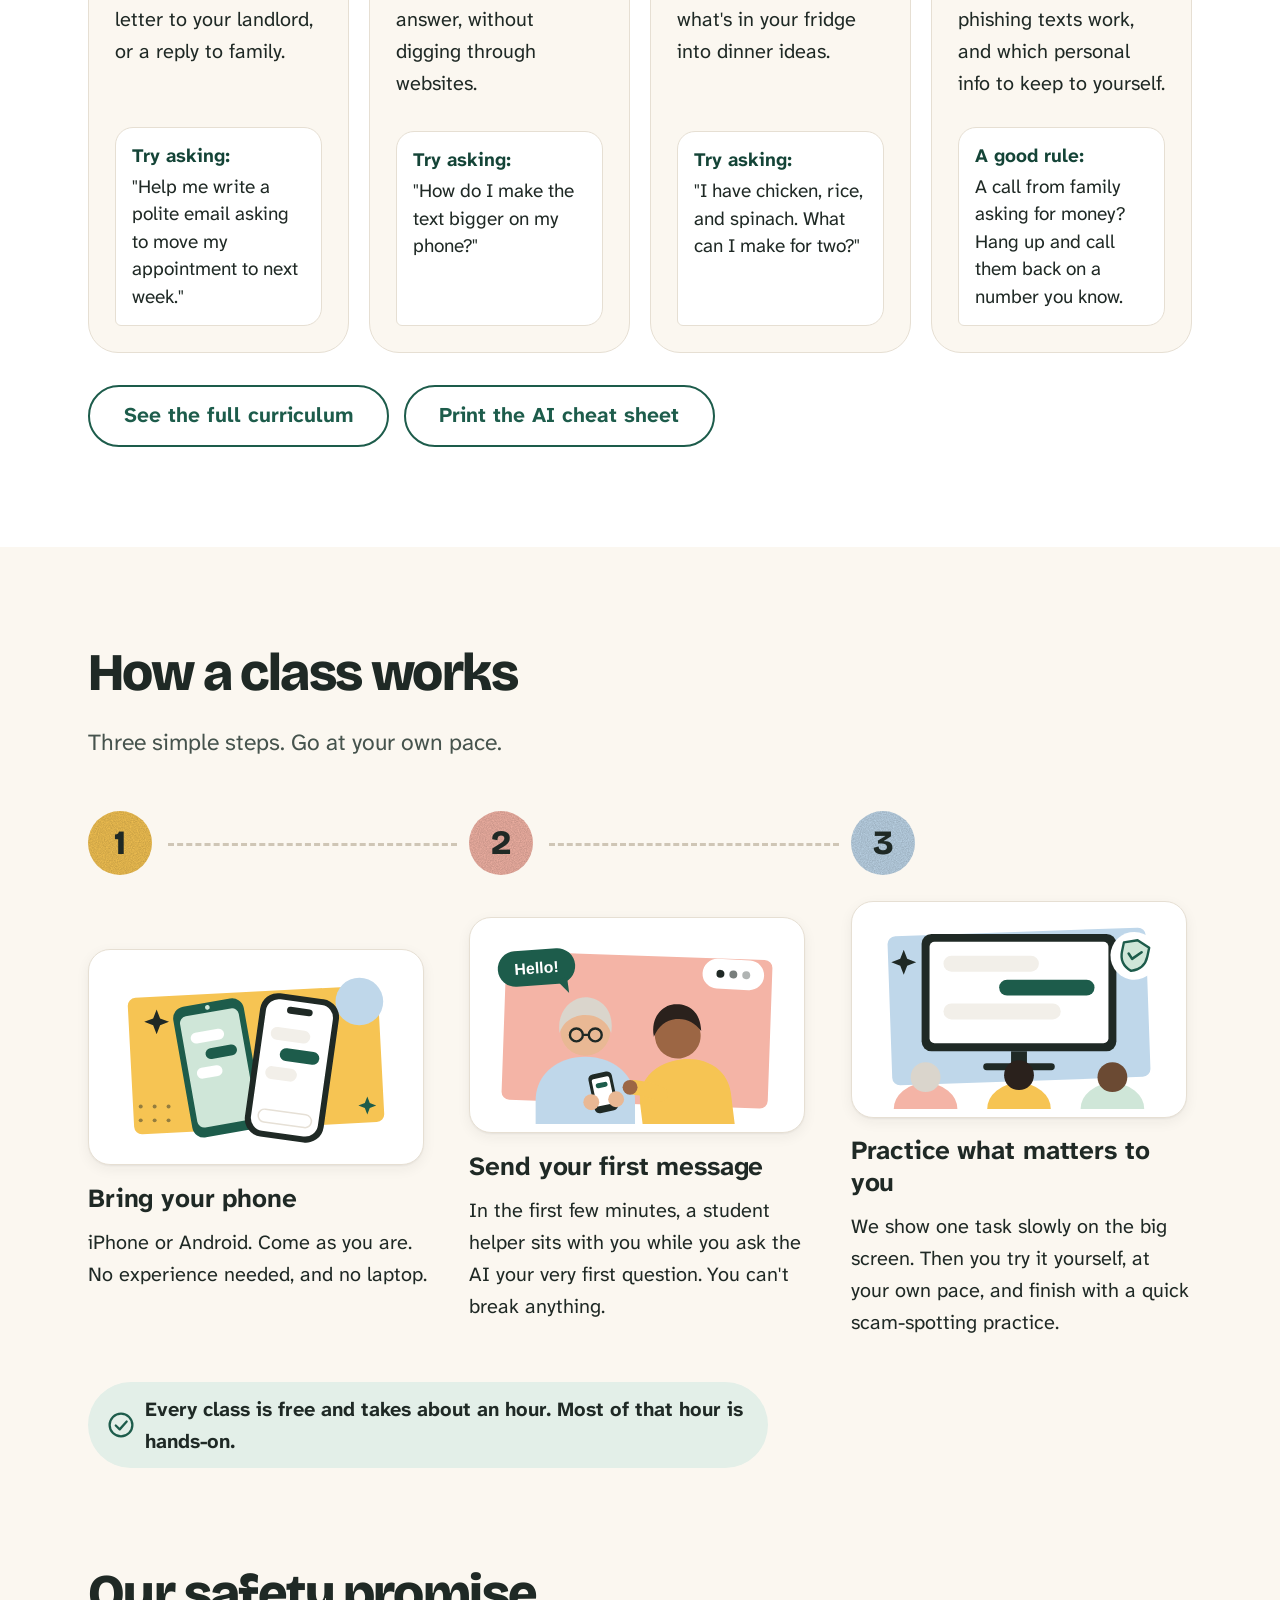
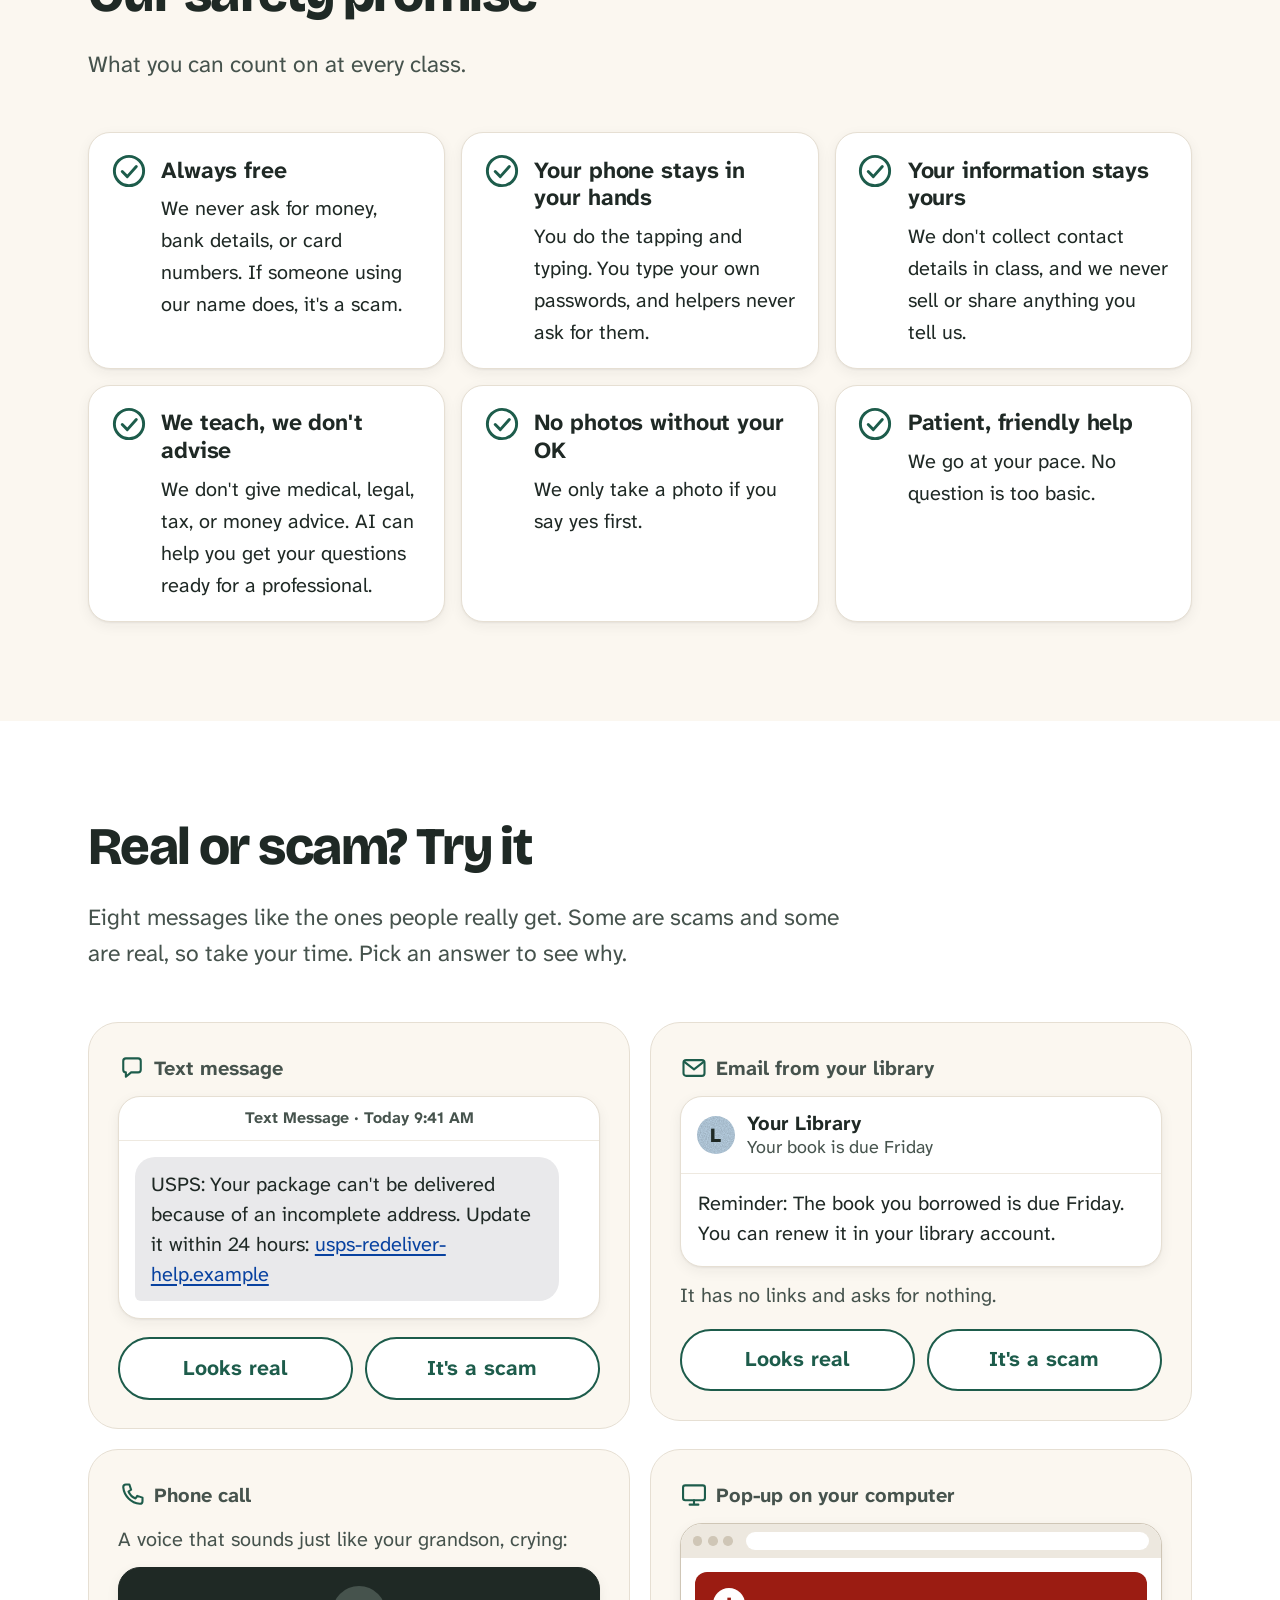
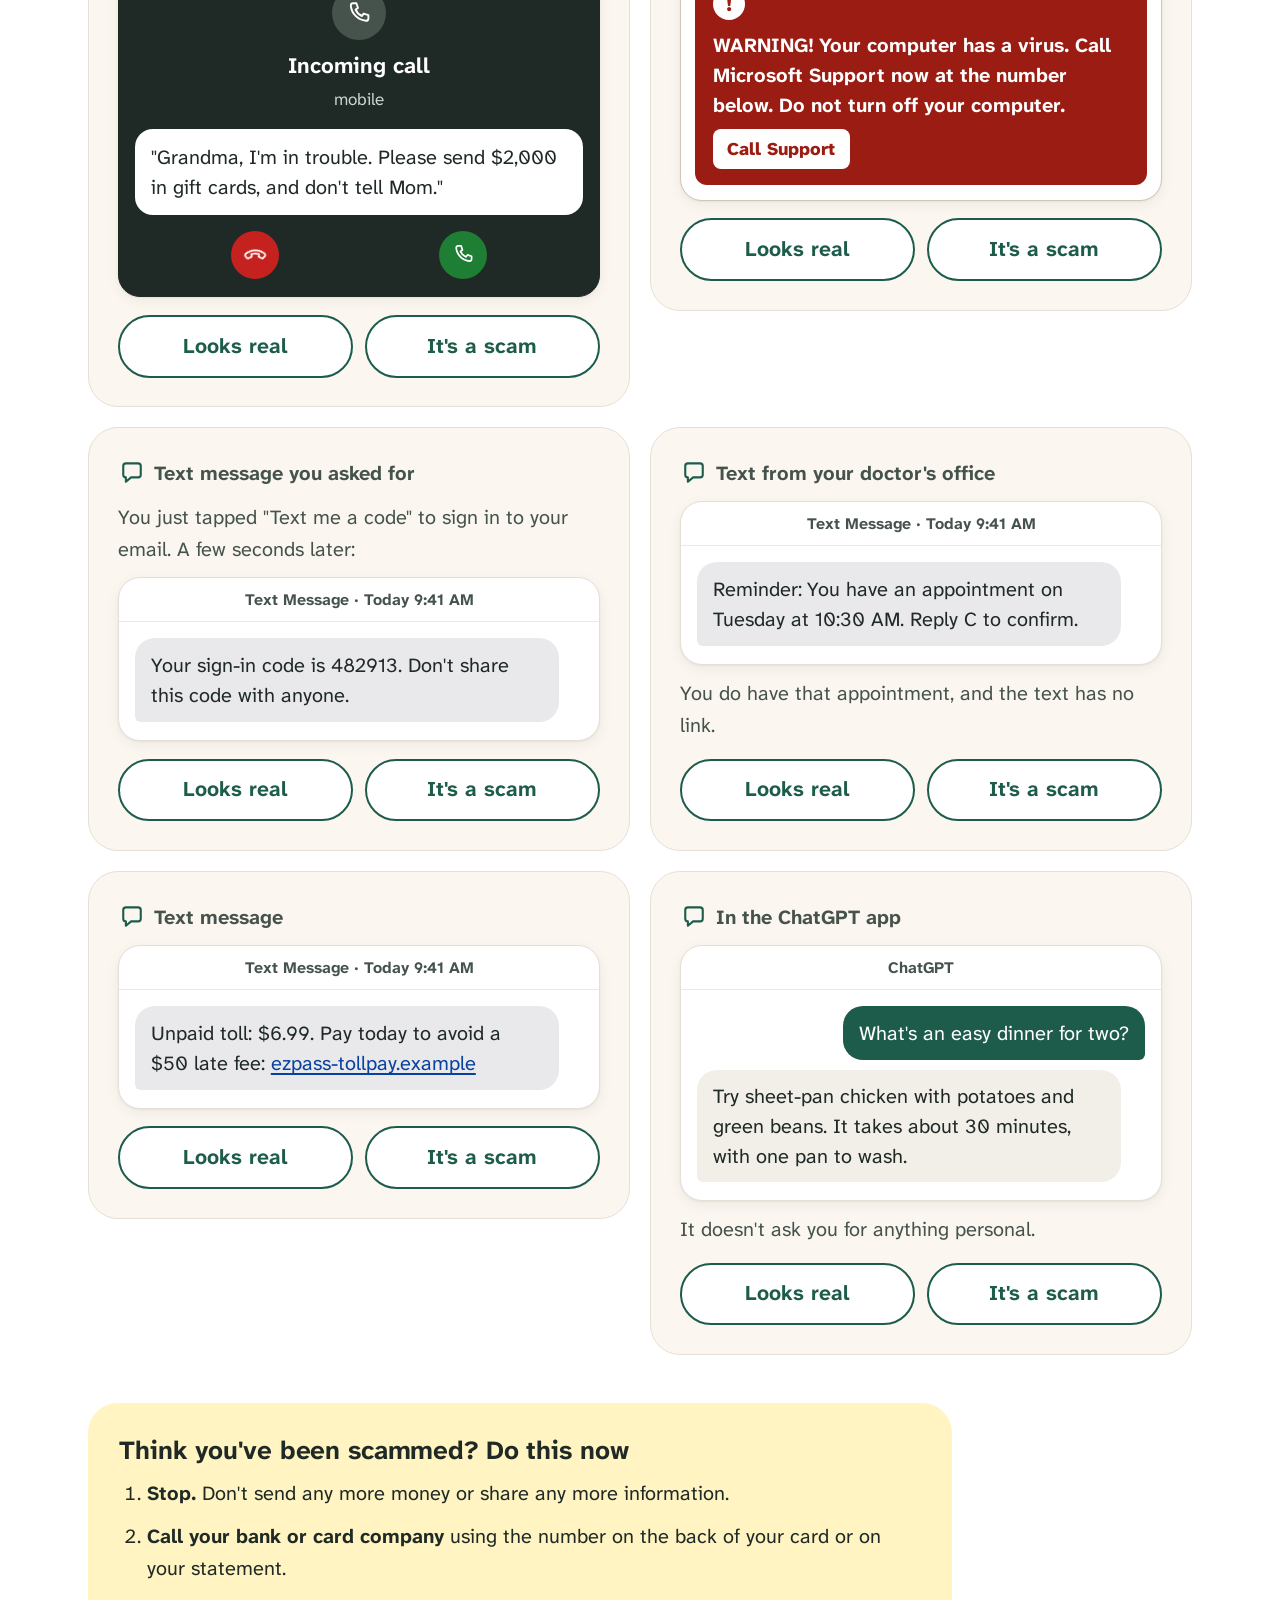
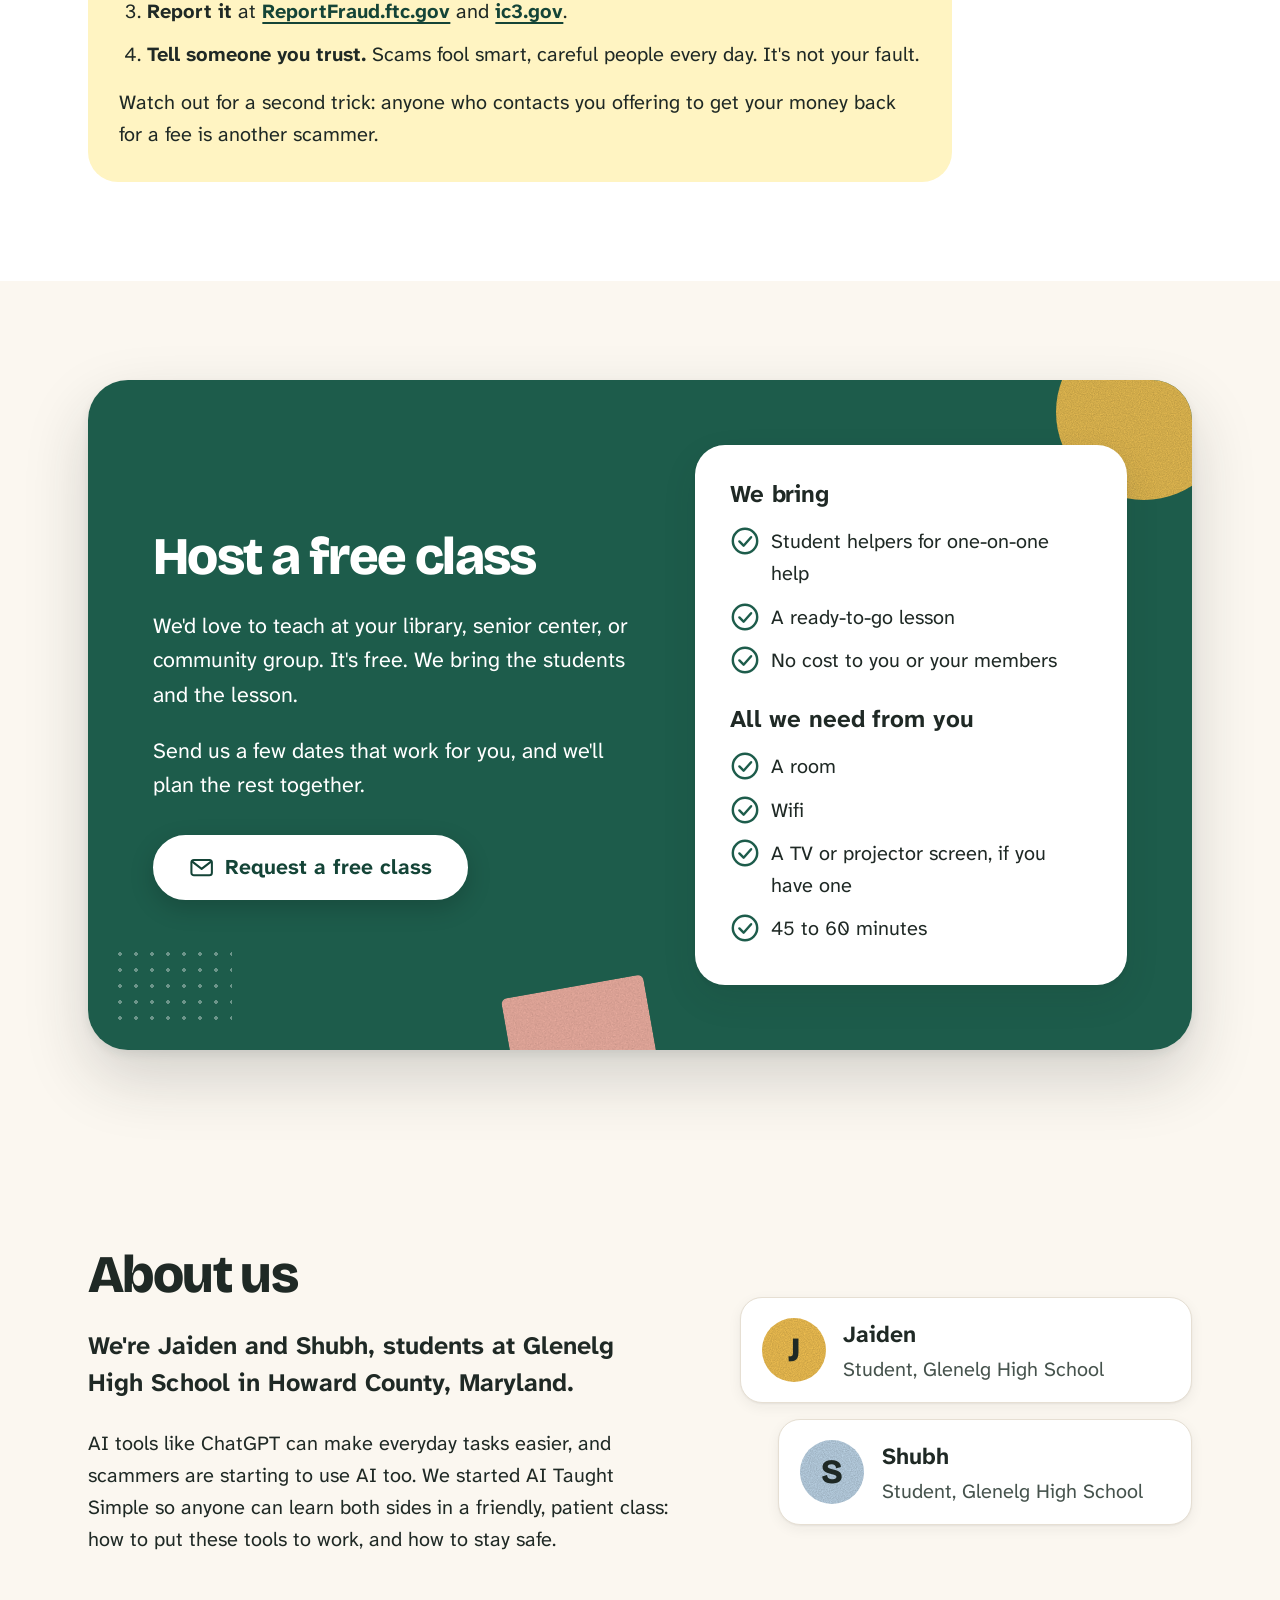
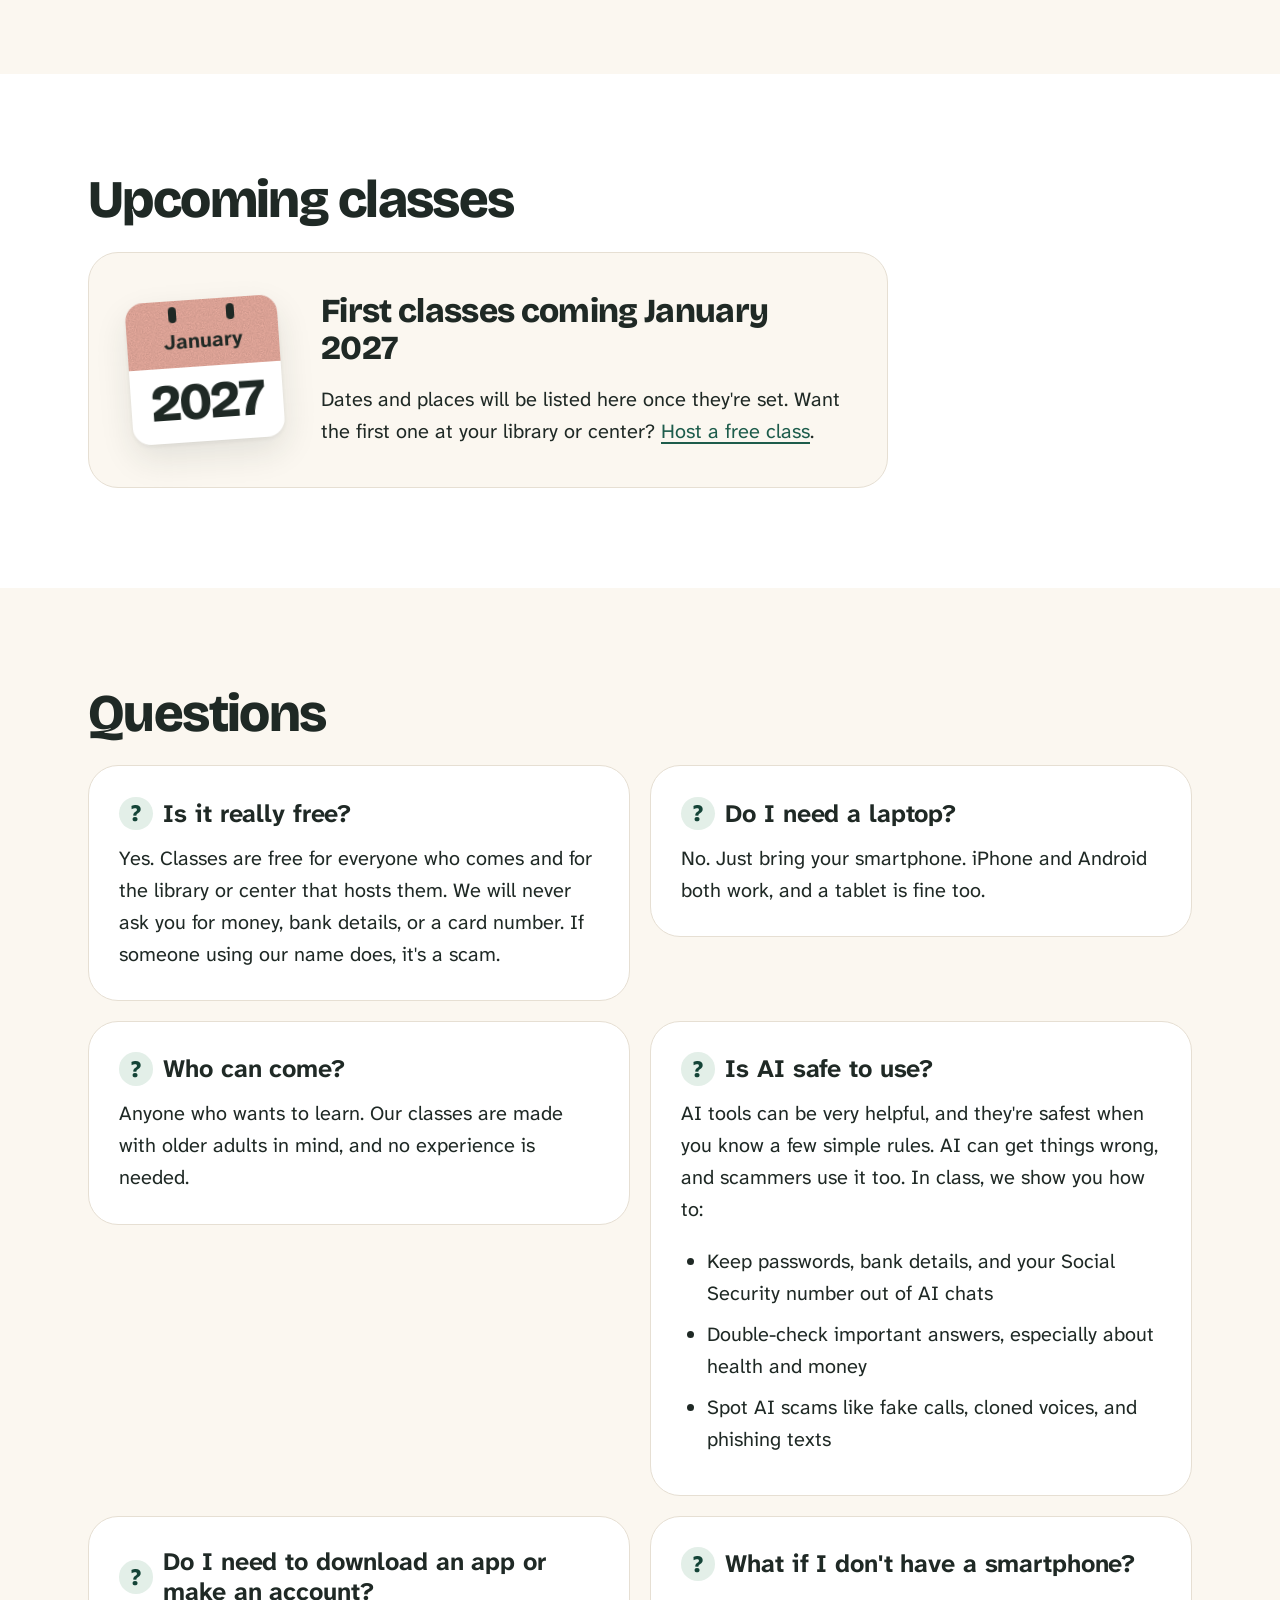
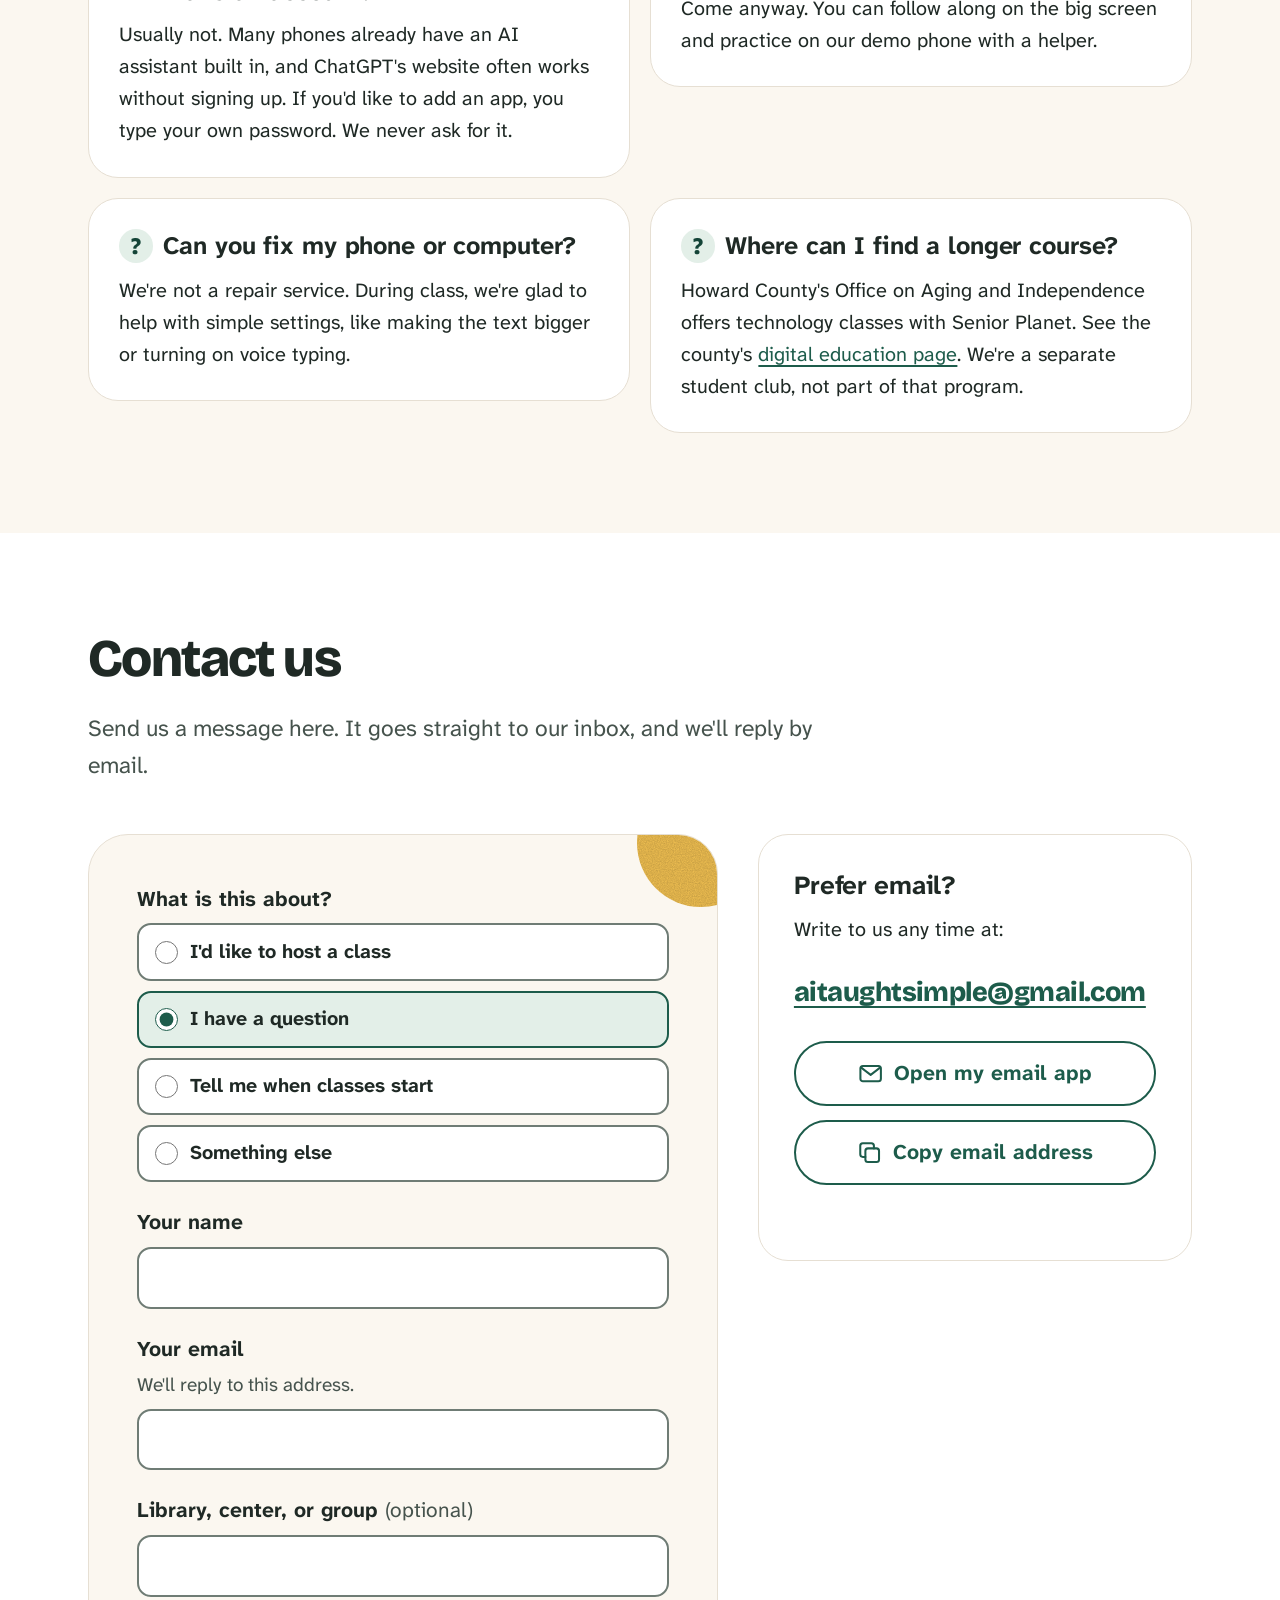
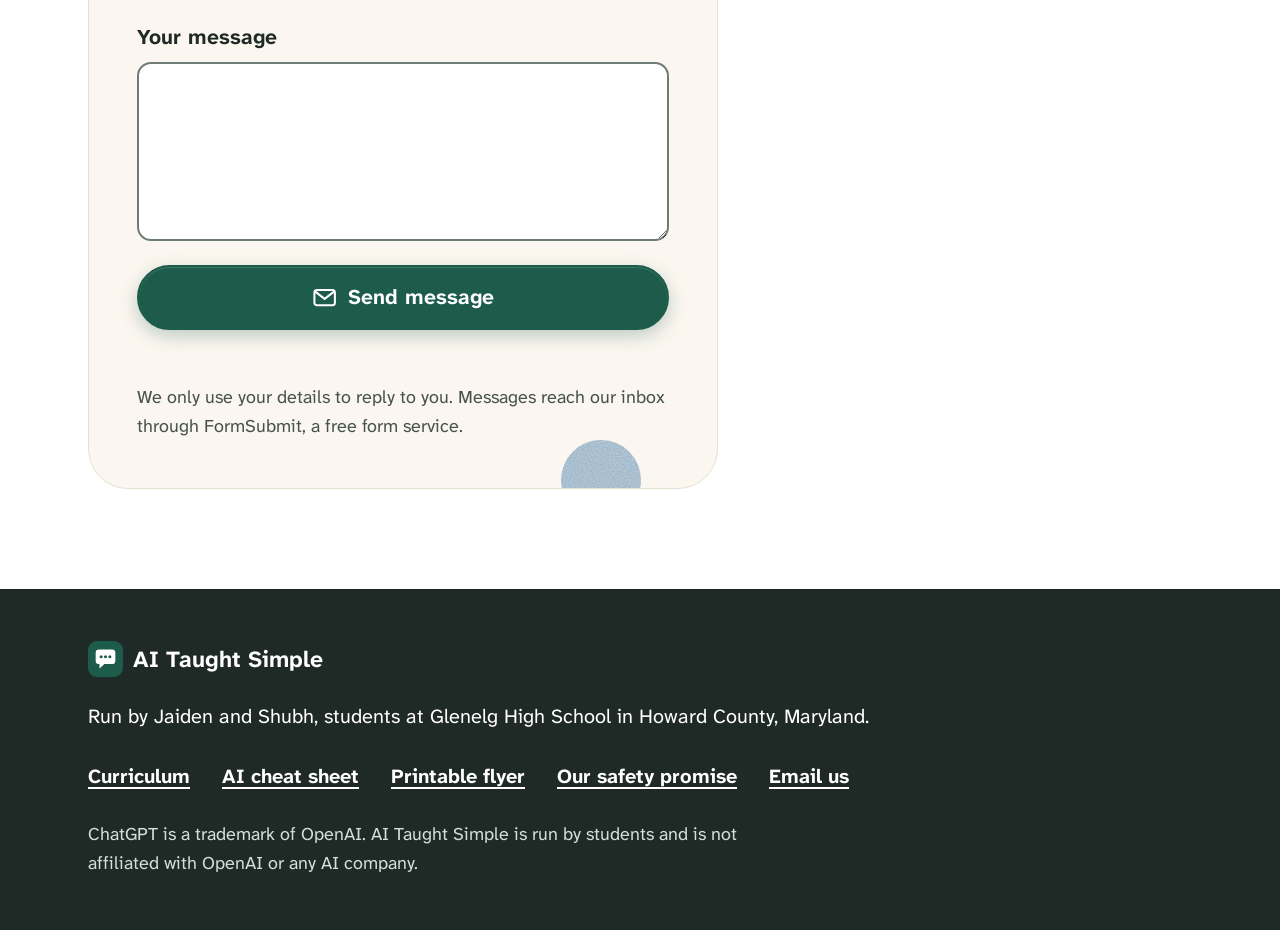
==== commit c16e4ab1: "Add visuals: realistic quiz screens, step illustrations, curriculum charts - Quiz messages now look " ====
--- a/index.html
+++ b/index.html
@@ -38,8 +38,8 @@
   <link rel="preconnect" href="https://fonts.googleapis.com">
   <link rel="preconnect" href="https://fonts.gstatic.com" crossorigin>
   <link rel="stylesheet" href="https://fonts.googleapis.com/css2?family=Atkinson+Hyperlegible+Next:wght@400;700&family=Bricolage+Grotesque:opsz,wght@12..96,700;12..96,800&display=swap">
-  <link rel="stylesheet" href="assets/styles.css?v=261115">
-  <script src="config.js?v=261115"></script>
+  <link rel="stylesheet" href="assets/styles.css?v=261115c">
+  <script src="config.js?v=261115c"></script>
   <script>try{var t=localStorage.getItem("ats-text");if(t)document.documentElement.style.fontSize=t;}catch(e){}</script>
 </head>
 <body>
@@ -198,6 +198,7 @@
           <li class="step">
             <span class="step-num" aria-hidden="true">1</span>
             <div>
+              <img class="step-art" src="assets/art/step-1.svg" alt="Illustration: Two phones, an iPhone and an Android" width="320" height="200" loading="lazy">
               <h3>Bring your phone</h3>
               <p>iPhone or Android. Come as you are. No experience needed, and no laptop.</p>
             </div>
@@ -205,6 +206,7 @@
           <li class="step">
             <span class="step-num" aria-hidden="true">2</span>
             <div>
+              <img class="step-art" src="assets/art/step-2.svg" alt="Illustration: A student helper sits beside an older adult who is typing on a phone" width="320" height="200" loading="lazy">
               <h3>Send your first message</h3>
               <p>In the first few minutes, a student helper sits with you while you ask the AI your very first question. You can't break anything.</p>
             </div>
@@ -212,6 +214,7 @@
           <li class="step">
             <span class="step-num" aria-hidden="true">3</span>
             <div>
+              <img class="step-art" src="assets/art/step-3.svg" alt="Illustration: A class watching one example on a big screen" width="320" height="200" loading="lazy">
               <h3>Practice what matters to you</h3>
               <p>We show one task slowly on the big screen. Then you try it yourself, at your own pace, and finish with a quick scam-spotting practice.</p>
             </div>
@@ -249,7 +252,10 @@
         <ol class="quiz" data-quiz>
           <li class="qcard" data-answer="scam">
             <p class="qkind"><svg aria-hidden="true"><use href="#i-chat"/></svg>Text message</p>
-            <blockquote class="qmsg">USPS: Your package can't be delivered because of an incomplete address. Update it within 24 hours: usps-redeliver-help.example</blockquote>
+            <div class="mock mock--sms">
+              <p class="mock-bar" aria-hidden="true">Text Message · Today 9:41 AM</p>
+              <blockquote class="qmsg">USPS: Your package can't be delivered because of an incomplete address. Update it within 24 hours: <span class="mock-link">usps-redeliver-help.example</span></blockquote>
+            </div>
             <div class="qbtns" hidden>
               <button class="btn btn--secondary" type="button" data-guess="real">Looks real</button>
               <button class="btn btn--secondary" type="button" data-guess="scam">It's a scam</button>
@@ -261,7 +267,11 @@
           </li>
           <li class="qcard" data-answer="real">
             <p class="qkind"><svg aria-hidden="true"><use href="#i-mail"/></svg>Email from your library</p>
-            <blockquote class="qmsg">"Reminder: The book you borrowed is due Friday. You can renew it in your library account." It has no links and asks for nothing.</blockquote>
+            <div class="mock mock--email">
+              <div class="mock-mailhead" aria-hidden="true"><span class="mock-avatar">L</span><span><strong>Your Library</strong><span class="mock-sub">Your book is due Friday</span></span></div>
+              <blockquote class="qmsg">Reminder: The book you borrowed is due Friday. You can renew it in your library account.</blockquote>
+            </div>
+            <p class="qctx">It has no links and asks for nothing.</p>
             <div class="qbtns" hidden>
               <button class="btn btn--secondary" type="button" data-guess="real">Looks real</button>
               <button class="btn btn--secondary" type="button" data-guess="scam">It's a scam</button>
@@ -273,7 +283,12 @@
           </li>
           <li class="qcard" data-answer="scam">
             <p class="qkind"><svg aria-hidden="true"><use href="#i-call"/></svg>Phone call</p>
-            <blockquote class="qmsg">A voice that sounds just like your grandson, crying: "Grandma, I'm in trouble. Please send $2,000 in gift cards, and don't tell Mom."</blockquote>
+            <p class="qctx">A voice that sounds just like your grandson, crying:</p>
+            <div class="mock mock--call">
+              <div class="mock-callhead" aria-hidden="true"><span class="mock-caller"><svg><use href="#i-call"/></svg></span><span class="mock-callname">Incoming call</span><span class="mock-callsub">mobile</span></div>
+              <blockquote class="qmsg">"Grandma, I'm in trouble. Please send $2,000 in gift cards, and don't tell Mom."</blockquote>
+              <div class="mock-callbtns" aria-hidden="true"><span class="mock-decline"><svg><use href="#i-call"/></svg></span><span class="mock-accept"><svg><use href="#i-call"/></svg></span></div>
+            </div>
             <div class="qbtns" hidden>
               <button class="btn btn--secondary" type="button" data-guess="real">Looks real</button>
               <button class="btn btn--secondary" type="button" data-guess="scam">It's a scam</button>
@@ -285,7 +300,14 @@
           </li>
           <li class="qcard" data-answer="scam">
             <p class="qkind"><svg aria-hidden="true"><use href="#i-screen"/></svg>Pop-up on your computer</p>
-            <blockquote class="qmsg">"WARNING! Your computer has a virus. Call Microsoft Support now at the number below. Do not turn off your computer."</blockquote>
+            <div class="mock mock--popup">
+              <div class="mock-browser" aria-hidden="true"><i></i><i></i><i></i><span class="mock-url"></span></div>
+              <div class="mock-alert">
+                <span class="mock-alert-icon" aria-hidden="true">!</span>
+                <blockquote class="qmsg">WARNING! Your computer has a virus. Call Microsoft Support now at the number below. Do not turn off your computer.</blockquote>
+                <span class="mock-alert-btn" aria-hidden="true">Call Support</span>
+              </div>
+            </div>
             <div class="qbtns" hidden>
               <button class="btn btn--secondary" type="button" data-guess="real">Looks real</button>
               <button class="btn btn--secondary" type="button" data-guess="scam">It's a scam</button>
@@ -297,7 +319,11 @@
           </li>
           <li class="qcard" data-answer="real">
             <p class="qkind"><svg aria-hidden="true"><use href="#i-chat"/></svg>Text message you asked for</p>
-            <blockquote class="qmsg">You just tapped "Text me a code" to sign in to your email. A few seconds later: "Your sign-in code is 482913. Don't share this code with anyone."</blockquote>
+            <p class="qctx">You just tapped "Text me a code" to sign in to your email. A few seconds later:</p>
+            <div class="mock mock--sms">
+              <p class="mock-bar" aria-hidden="true">Text Message · Today 9:41 AM</p>
+              <blockquote class="qmsg">Your sign-in code is 482913. Don't share this code with anyone.</blockquote>
+            </div>
             <div class="qbtns" hidden>
               <button class="btn btn--secondary" type="button" data-guess="real">Looks real</button>
               <button class="btn btn--secondary" type="button" data-guess="scam">It's a scam</button>
@@ -309,7 +335,11 @@
           </li>
           <li class="qcard" data-answer="real">
             <p class="qkind"><svg aria-hidden="true"><use href="#i-chat"/></svg>Text from your doctor's office</p>
-            <blockquote class="qmsg">"Reminder: You have an appointment on Tuesday at 10:30 AM. Reply C to confirm." You do have that appointment, and the text has no link.</blockquote>
+            <div class="mock mock--sms">
+              <p class="mock-bar" aria-hidden="true">Text Message · Today 9:41 AM</p>
+              <blockquote class="qmsg">Reminder: You have an appointment on Tuesday at 10:30 AM. Reply C to confirm.</blockquote>
+            </div>
+            <p class="qctx">You do have that appointment, and the text has no link.</p>
             <div class="qbtns" hidden>
               <button class="btn btn--secondary" type="button" data-guess="real">Looks real</button>
               <button class="btn btn--secondary" type="button" data-guess="scam">It's a scam</button>
@@ -321,7 +351,10 @@
           </li>
           <li class="qcard" data-answer="scam">
             <p class="qkind"><svg aria-hidden="true"><use href="#i-chat"/></svg>Text message</p>
-            <blockquote class="qmsg">"Unpaid toll: $6.99. Pay today to avoid a $50 late fee: ezpass-tollpay.example"</blockquote>
+            <div class="mock mock--sms">
+              <p class="mock-bar" aria-hidden="true">Text Message · Today 9:41 AM</p>
+              <blockquote class="qmsg">Unpaid toll: $6.99. Pay today to avoid a $50 late fee: <span class="mock-link">ezpass-tollpay.example</span></blockquote>
+            </div>
             <div class="qbtns" hidden>
               <button class="btn btn--secondary" type="button" data-guess="real">Looks real</button>
               <button class="btn btn--secondary" type="button" data-guess="scam">It's a scam</button>
@@ -333,7 +366,12 @@
           </li>
           <li class="qcard" data-answer="real">
             <p class="qkind"><svg aria-hidden="true"><use href="#i-chat"/></svg>In the ChatGPT app</p>
-            <blockquote class="qmsg">You ask for an easy dinner idea, and ChatGPT suggests a recipe. It doesn't ask you for anything personal.</blockquote>
+            <div class="mock mock--chat">
+              <p class="mock-bar" aria-hidden="true">ChatGPT</p>
+              <p class="mock-you"><span class="sr-only">You ask: </span>What's an easy dinner for two?</p>
+              <blockquote class="qmsg"><span class="sr-only">ChatGPT answers: </span>Try sheet-pan chicken with potatoes and green beans. It takes about 30 minutes, with one pan to wash.</blockquote>
+            </div>
+            <p class="qctx">It doesn't ask you for anything personal.</p>
             <div class="qbtns" hidden>
               <button class="btn btn--secondary" type="button" data-guess="real">Looks real</button>
               <button class="btn btn--secondary" type="button" data-guess="scam">It's a scam</button>
@@ -568,6 +606,6 @@
     </div>
   </footer>
 
-  <script src="assets/site.js?v=261115" defer></script>
+  <script src="assets/site.js?v=261115c" defer></script>
 </body>
 </html>
--- a/assets/styles.css
+++ b/assets/styles.css
@@ -370,6 +370,7 @@
 .step:nth-child(2) .step-num { --c: var(--blush); }
 .step:nth-child(3) .step-num { --c: var(--sky); }
 .step h3 { margin-top: 0.7rem; }
+.step-art { display: block; width: 100%; max-width: 21rem; height: auto; margin: 0.4rem 0 1.1rem; padding: 0.5rem; background: var(--surface); border: 1px solid var(--line); border-radius: var(--r-md); box-shadow: var(--shadow-sm); }
 .step p { margin: 0; }
 /* dashed path between steps: vertical on phones */
 .step:not(:last-child)::after {
@@ -684,6 +685,47 @@
 .qscore { margin: 1.75rem 0 0; font-weight: 700; font-size: 1.15em; }
 .qscore:empty { display: none; }
 
+/* Quiz message mockups: each message looks like the screen it would arrive on */
+.qctx { margin: 0 0 0.75rem; color: var(--ink-soft); max-width: none; }
+.mock + .qctx { margin: -0.35rem 0 1.1rem; }
+.mock { margin: 0 0 1.1rem; background: #fff; border: 1px solid var(--line); border-radius: 22px; overflow: hidden; box-shadow: var(--shadow-sm); }
+.mock .qmsg { margin: 0; padding: 0; border: 0; border-radius: 0; background: none; }
+.mock-bar { margin: 0; max-width: none; padding: 0.55rem 1rem; border-bottom: 1px solid #EEE9E0; text-align: center; font-size: 0.8em; font-weight: 700; color: var(--ink-soft); }
+.mock-link { color: #0842A0; text-decoration: underline; text-underline-offset: 0.15em; }
+
+.mock--sms .qmsg { margin: 1rem 2.5rem 1.1rem 1rem; padding: 0.75rem 1rem; background: #E9E9EB; border-radius: 20px 20px 20px 6px; }
+
+.mock-mailhead { display: flex; align-items: center; gap: 0.75rem; padding: 0.85rem 1rem; border-bottom: 1px solid #EEE9E0; line-height: 1.3; }
+.mock-avatar { display: grid; place-items: center; flex: none; width: 2.4rem; height: 2.4rem; border-radius: 50%; background-color: var(--sky); background-image: var(--grain); font-weight: 800; }
+.mock-sub { display: block; font-size: 0.9em; color: var(--ink-soft); }
+.mock--email .qmsg { padding: 0.9rem 1.1rem 1.1rem; }
+
+.mock--call { background: var(--ink); border-color: var(--ink); color: #fff; }
+.mock-callhead { display: grid; justify-items: center; gap: 0.15rem; padding: 1.1rem 1rem 0.4rem; text-align: center; }
+.mock-caller { display: grid; place-items: center; width: 3.4rem; height: 3.4rem; margin-bottom: 0.35rem; border-radius: 50%; background: #46534D; }
+.mock-caller svg { width: 1.6rem; height: 1.6rem; color: #fff; }
+.mock-callname { font-weight: 700; font-size: 1.1em; }
+.mock-callsub { font-size: 0.85em; color: #C9D2CD; }
+.mock--call .qmsg { margin: 0.6rem 1rem 0; padding: 0.8rem 1rem; background: #fff; color: var(--ink); border-radius: 18px; }
+.mock-callbtns { display: flex; justify-content: space-around; padding: 1rem 2rem 1.1rem; }
+.mock-callbtns span { display: grid; place-items: center; width: 3rem; height: 3rem; border-radius: 50%; color: #fff; }
+.mock-callbtns svg { width: 1.4rem; height: 1.4rem; }
+.mock-decline { background: #C5221F; }
+.mock-decline svg { transform: rotate(135deg); }
+.mock-accept { background: #1E7E34; }
+
+.mock--popup { border-color: var(--line-strong); }
+.mock-browser { display: flex; align-items: center; gap: 0.35rem; padding: 0.5rem 0.75rem; background: #EDE8DF; }
+.mock-browser i { width: 0.6rem; height: 0.6rem; border-radius: 50%; background: var(--line-strong); }
+.mock-url { flex: 1; height: 1.1rem; margin-left: 0.5rem; border-radius: 999px; background: #fff; }
+.mock-alert { display: grid; justify-items: start; gap: 0.6rem; margin: 0.9rem; padding: 1rem 1.1rem; background: var(--error); color: #fff; border-radius: 12px; }
+.mock-alert-icon { display: grid; place-items: center; width: 2rem; height: 2rem; border-radius: 50%; background: #fff; color: var(--error); font-weight: 800; }
+.mock--popup .qmsg { font-weight: 700; }
+.mock-alert-btn { padding: 0.35rem 0.9rem; border-radius: 8px; background: #fff; color: var(--error); font-weight: 800; font-size: 0.9em; }
+
+.mock-you { width: fit-content; max-width: 80%; margin: 1rem 1rem 0.6rem auto; padding: 0.7rem 1rem; background: var(--green); color: #fff; border-radius: 20px 20px 6px 20px; }
+.mock--chat .qmsg { margin: 0 2.5rem 1.1rem 1rem; padding: 0.7rem 1rem; background: #F2EFE9; border-radius: 20px 20px 20px 6px; }
+
 /* "Think you've been scammed?" box under the quiz */
 .helpbox { margin-top: clamp(2rem, 1.5rem + 2vw, 3rem); padding: clamp(1.25rem, 1rem + 1.2vw, 2.1rem); background: var(--note); border-radius: var(--r-lg); max-width: 54rem; }
 .helpbox h3 { font-size: 1.3em; }
@@ -702,6 +744,50 @@
 .promise svg { width: 1.8em; height: 1.8em; flex: none; color: var(--green); }
 .promise h3 { font-size: 1.15em; margin: 0.15em 0 0.35em; }
 .promise p { margin: 0; }
+
+/* ---------- Curriculum: the hour at a glance ---------- */
+
+.hourbar { margin: 0 0 2.5rem; max-width: 52rem; }
+.hourbar-track { display: flex; height: 3.6rem; border-radius: 16px; overflow: hidden; box-shadow: var(--shadow-sm); }
+.hourbar-track span {
+  flex: var(--m) 1 0; min-width: 0; display: grid; place-items: center;
+  background-color: var(--c); background-image: var(--grain);
+  border-right: 3px solid var(--surface); font-weight: 800; white-space: nowrap;
+}
+.hourbar-track span:last-child { border-right: 0; }
+.hourbar-track .is-hands { background-color: var(--green); color: #fff; }
+.hourbar-key { display: flex; flex-wrap: wrap; gap: 0.4rem 1.2rem; margin: 0.9rem 0 0; padding: 0; list-style: none; font-size: 0.9em; }
+.hourbar-key li { display: flex; align-items: center; gap: 0.45rem; }
+.hourbar-key i { width: 0.95rem; height: 0.95rem; border-radius: 4px; background-color: var(--c); }
+.hourbar-key i.is-hands { background-color: var(--green); }
+.hourbar figcaption { margin-top: 0.75rem; font-weight: 700; }
+@media (max-width: 34em) { .hourbar-track .is-hands { font-size: 0.85em; } }
+
+/* ---------- Curriculum: lesson path ---------- */
+
+.lesson-path { margin: 0 0 clamp(2rem, 1.5rem + 2vw, 3rem); }
+.lesson-path ol { position: relative; display: grid; grid-template-columns: repeat(3, 1fr); gap: 1.5rem 0.75rem; margin: 0; padding: 0; list-style: none; }
+@media (min-width: 60em) {
+  .lesson-path ol { grid-template-columns: repeat(6, 1fr); }
+  .lesson-path ol::before { content: ""; position: absolute; top: 2.25rem; left: 8%; right: 8%; border-top: 3px dashed var(--line-strong); }
+}
+.lesson-path li { position: relative; max-width: none; }
+.lesson-path a { display: grid; justify-items: center; gap: 0.2rem; padding: 0.25rem; border-radius: var(--r-sm); text-align: center; text-decoration: none; color: var(--ink); }
+.lp-dot {
+  display: grid; place-items: center; width: 4.5rem; height: 4.5rem; margin-bottom: 0.35rem;
+  border-radius: 50%; background-color: var(--c); background-image: var(--grain);
+  box-shadow: 0 0 0 6px var(--paper), var(--shadow-sm);
+  transition: transform 200ms var(--ease);
+}
+.lesson-path li:nth-child(odd) .lp-dot { transform: rotate(-5deg); }
+.lesson-path li:nth-child(even) .lp-dot { transform: rotate(4deg); }
+.lp-dot svg { width: 2rem; height: 2rem; }
+.lp-num { font-weight: 700; color: var(--green-deep); font-size: 0.9em; }
+.lp-name { font-weight: 700; line-height: 1.25; }
+.lp-tag { margin-top: 0.2rem; padding: 0.1rem 0.55rem; border-radius: 999px; background: var(--note); color: var(--note-ink); font-size: 0.78em; font-weight: 700; }
+@media (hover: hover) { .lesson-path a:hover .lp-dot { transform: translateY(-3px) rotate(0deg); } .lesson-path a:hover .lp-name { text-decoration: underline; } }
+@media (prefers-reduced-motion: reduce) { .lp-dot { transition: none; } }
+.lesson { scroll-margin-top: calc(var(--header-h) + 1rem); }
 
 /* ---------- Sources list (curriculum) ---------- */
 
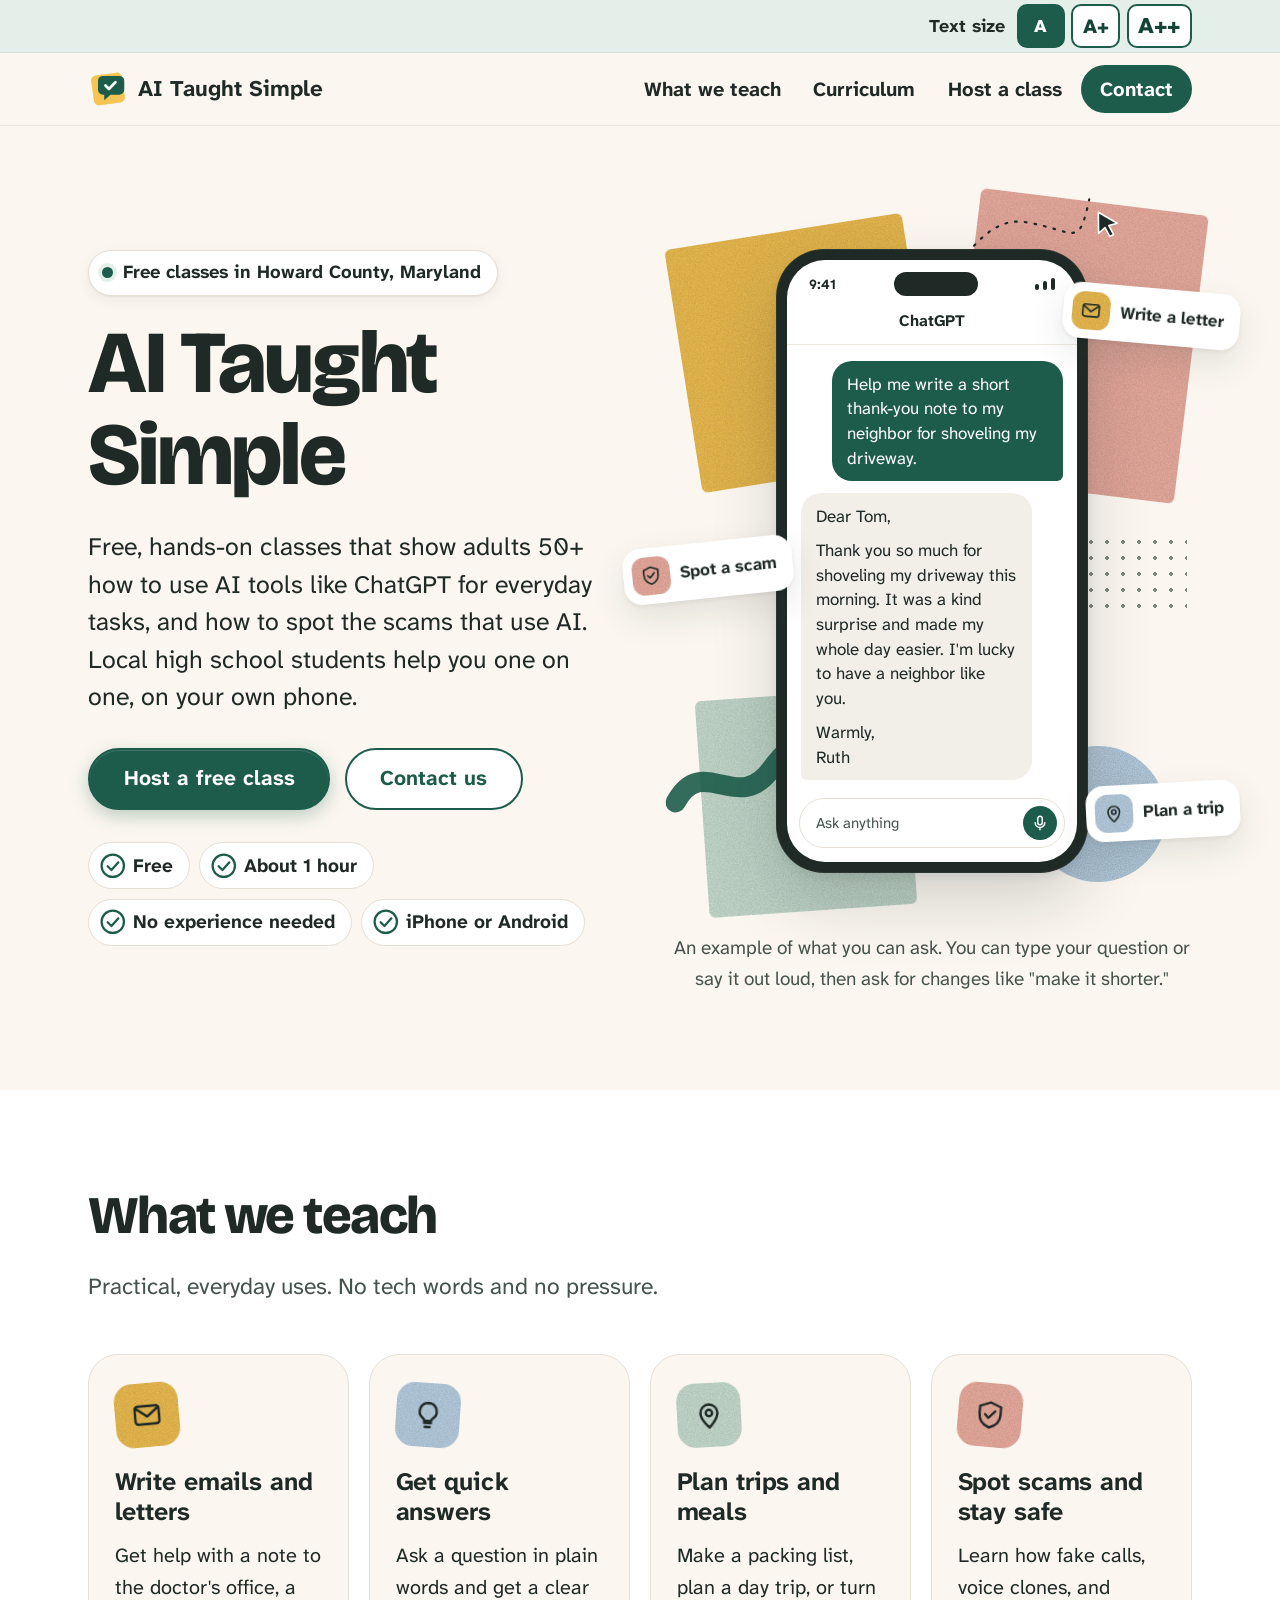
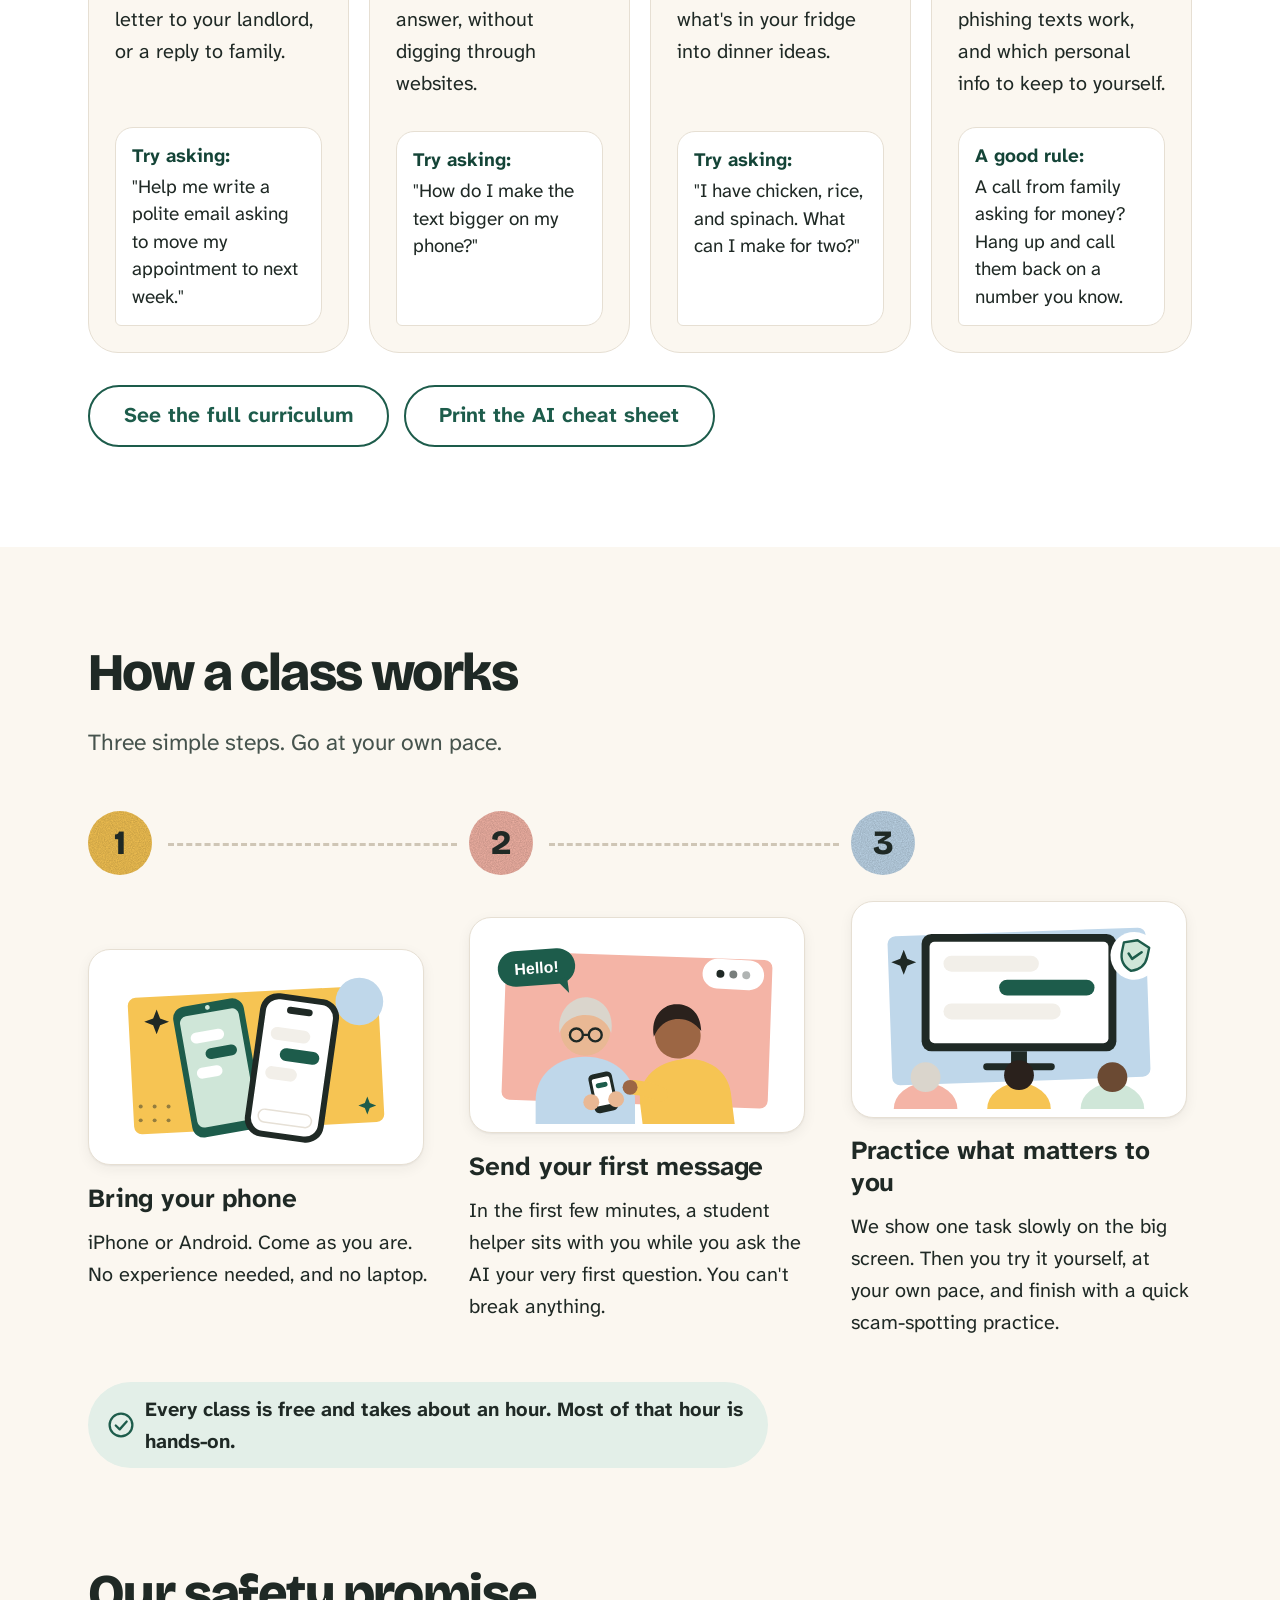
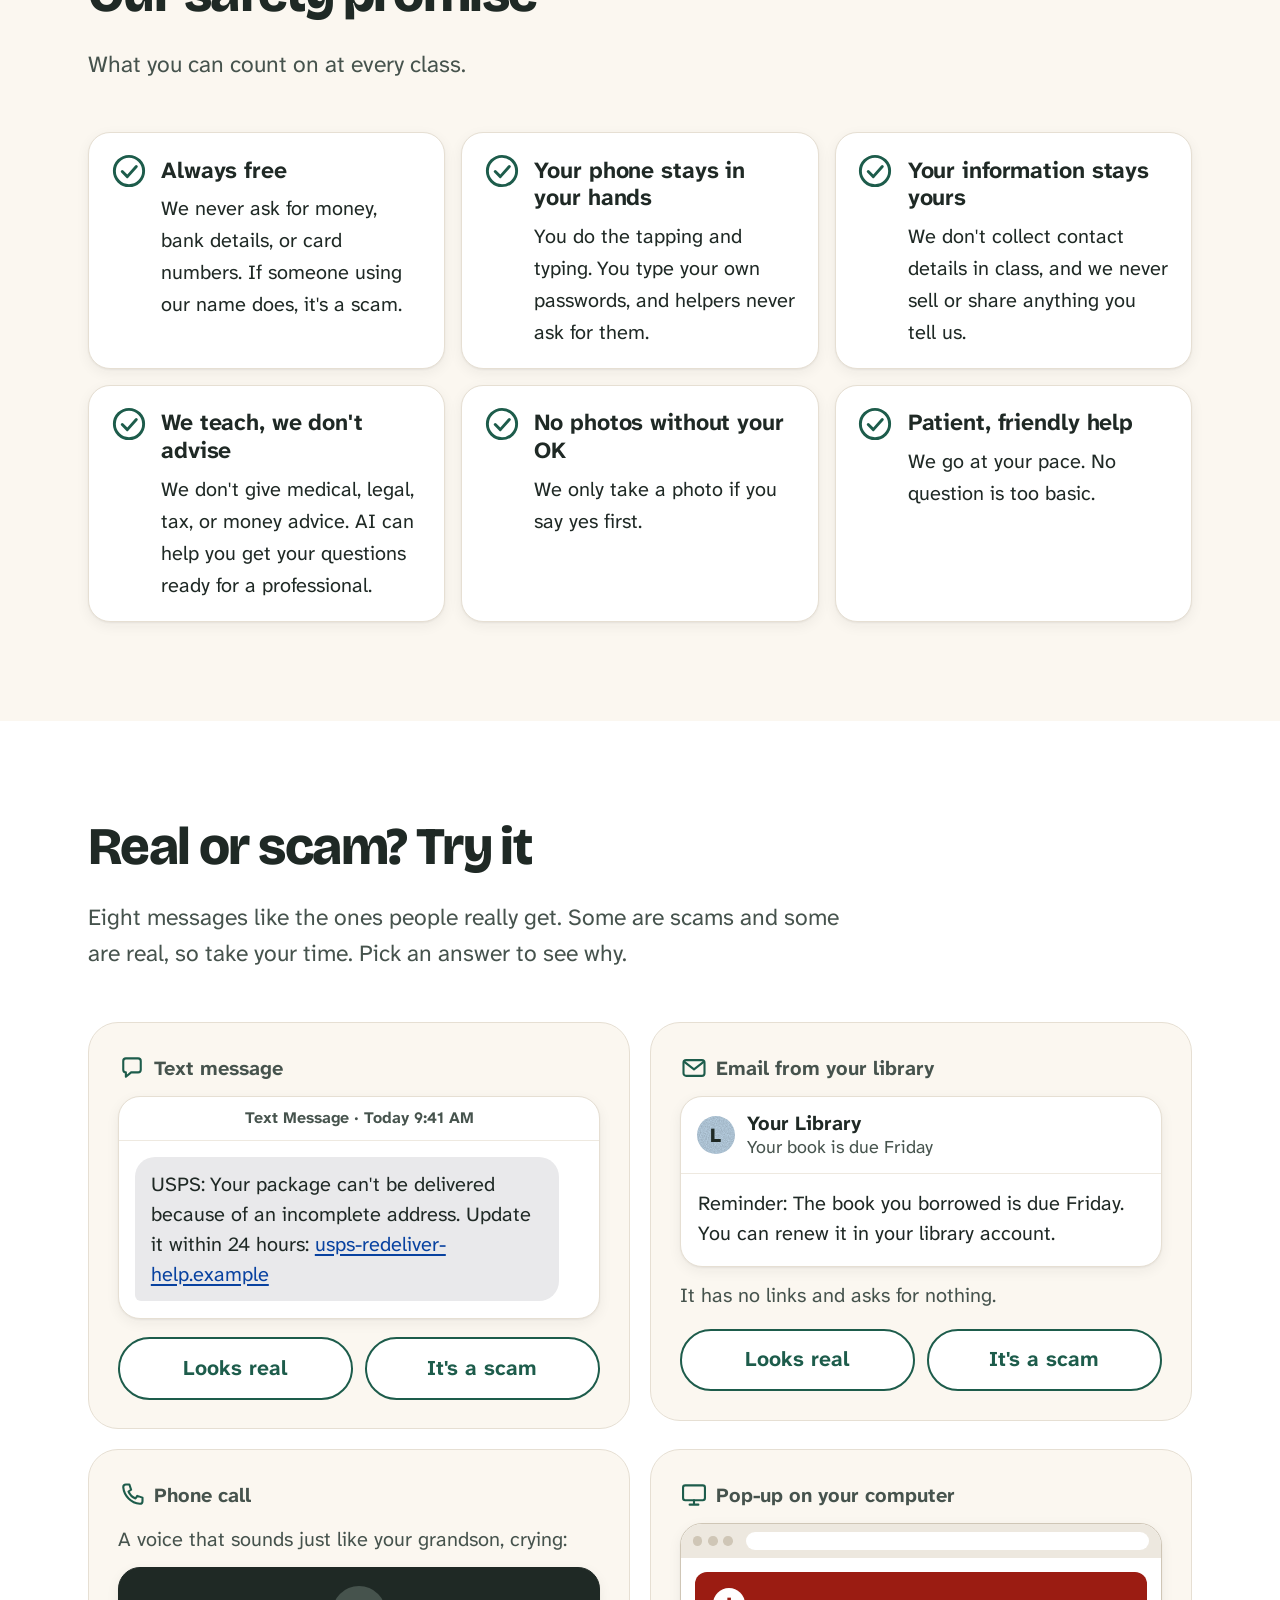
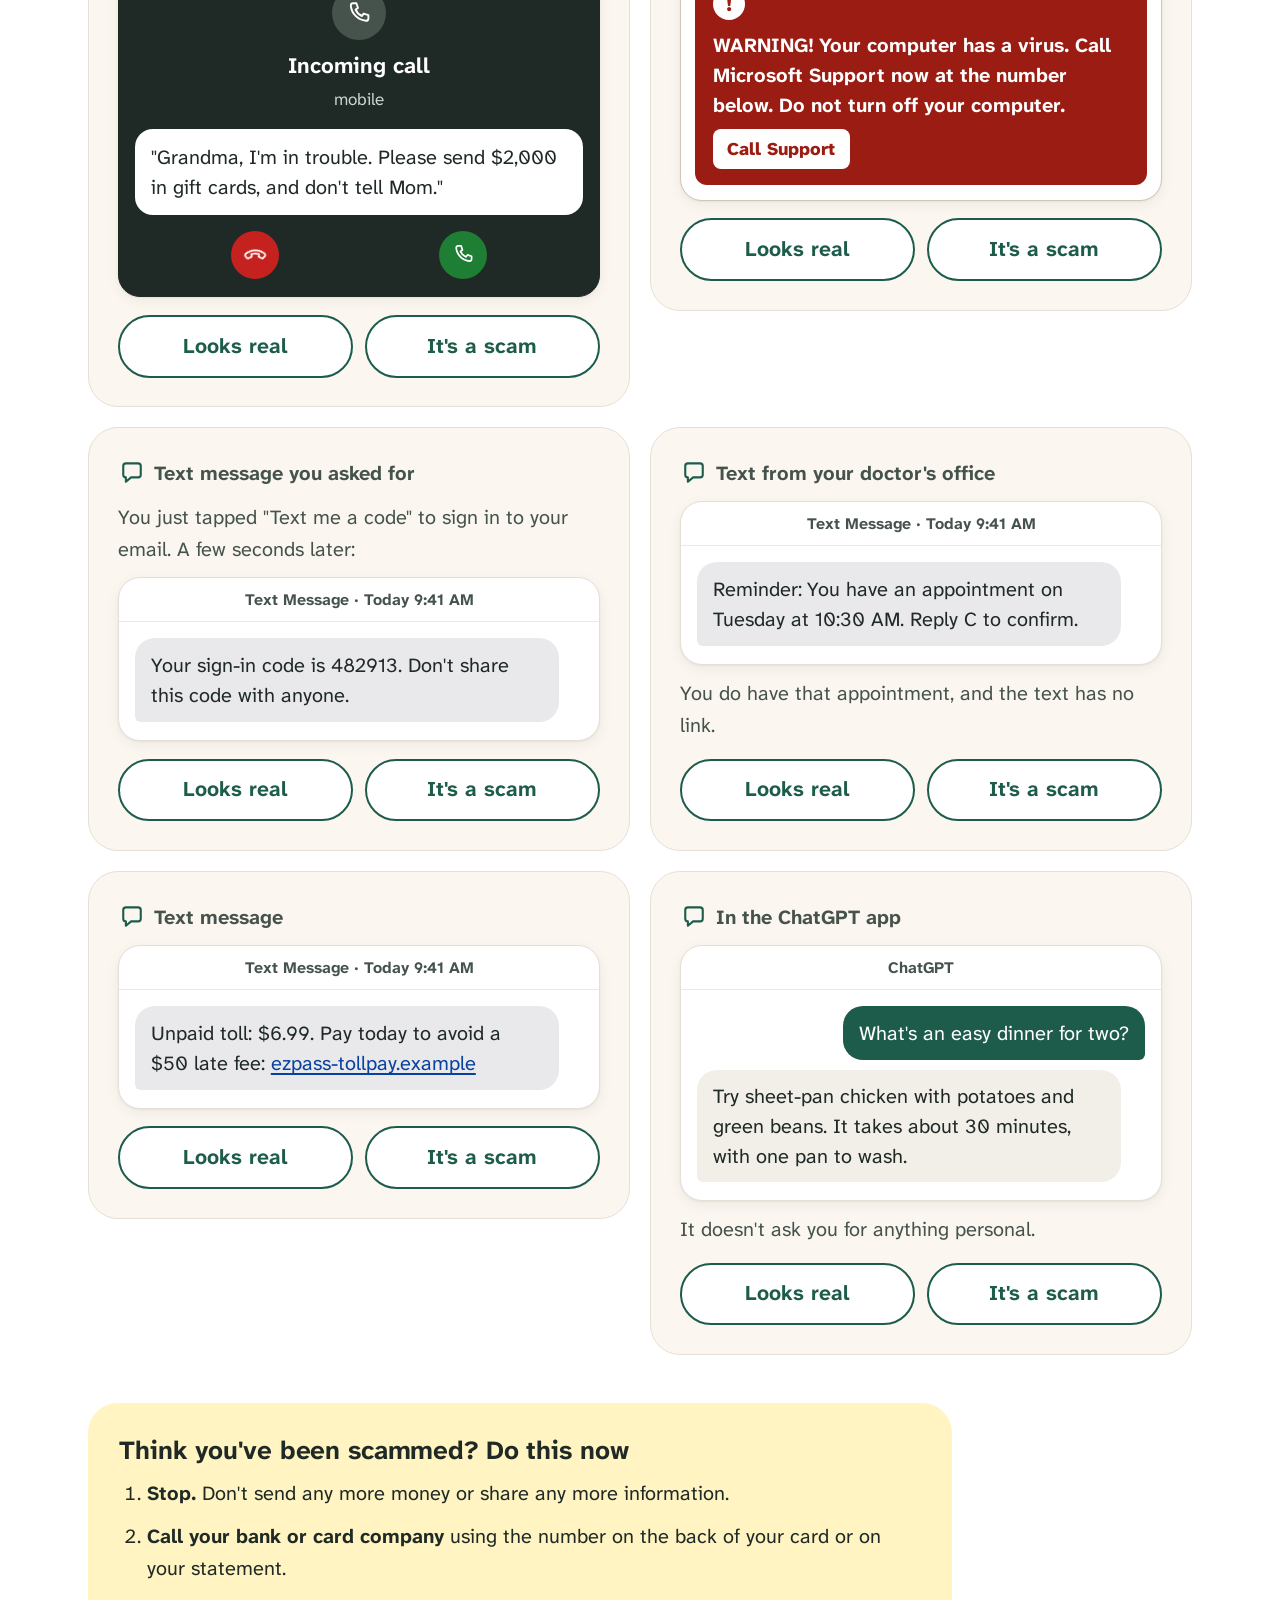
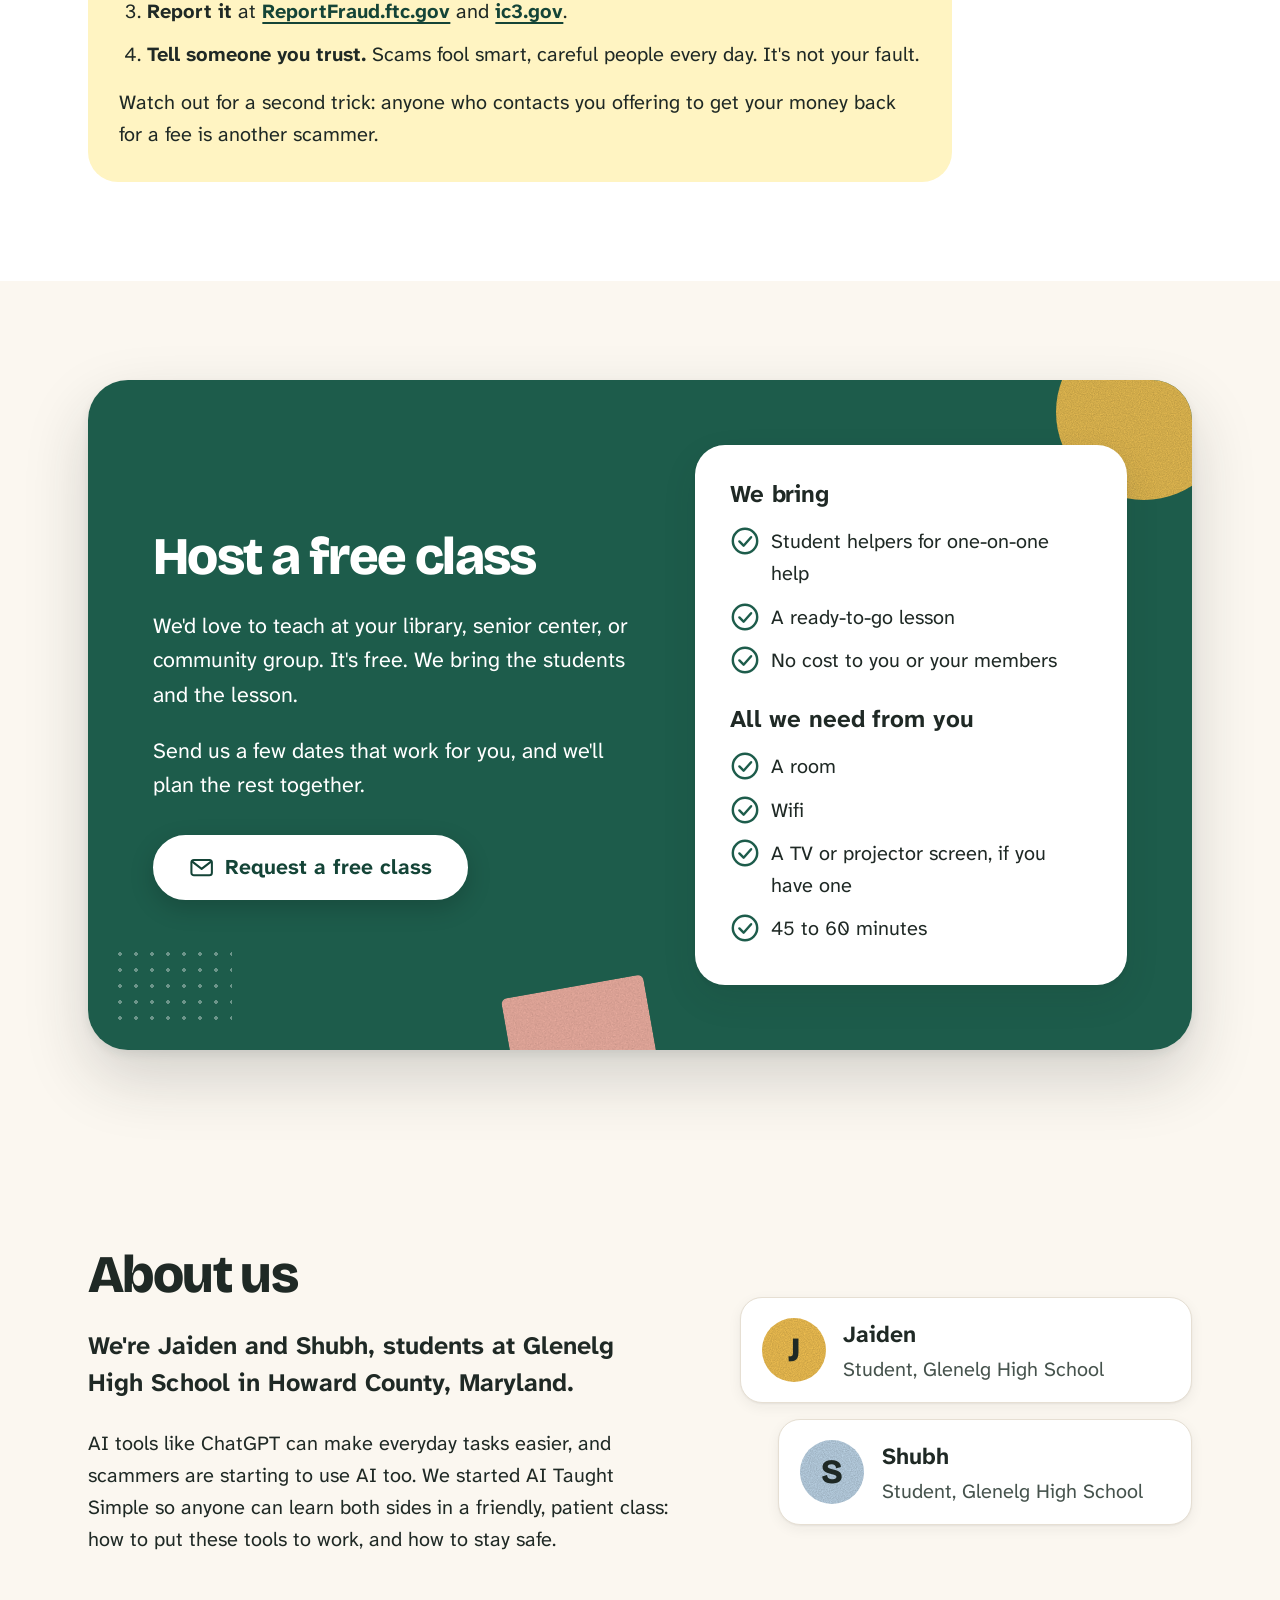
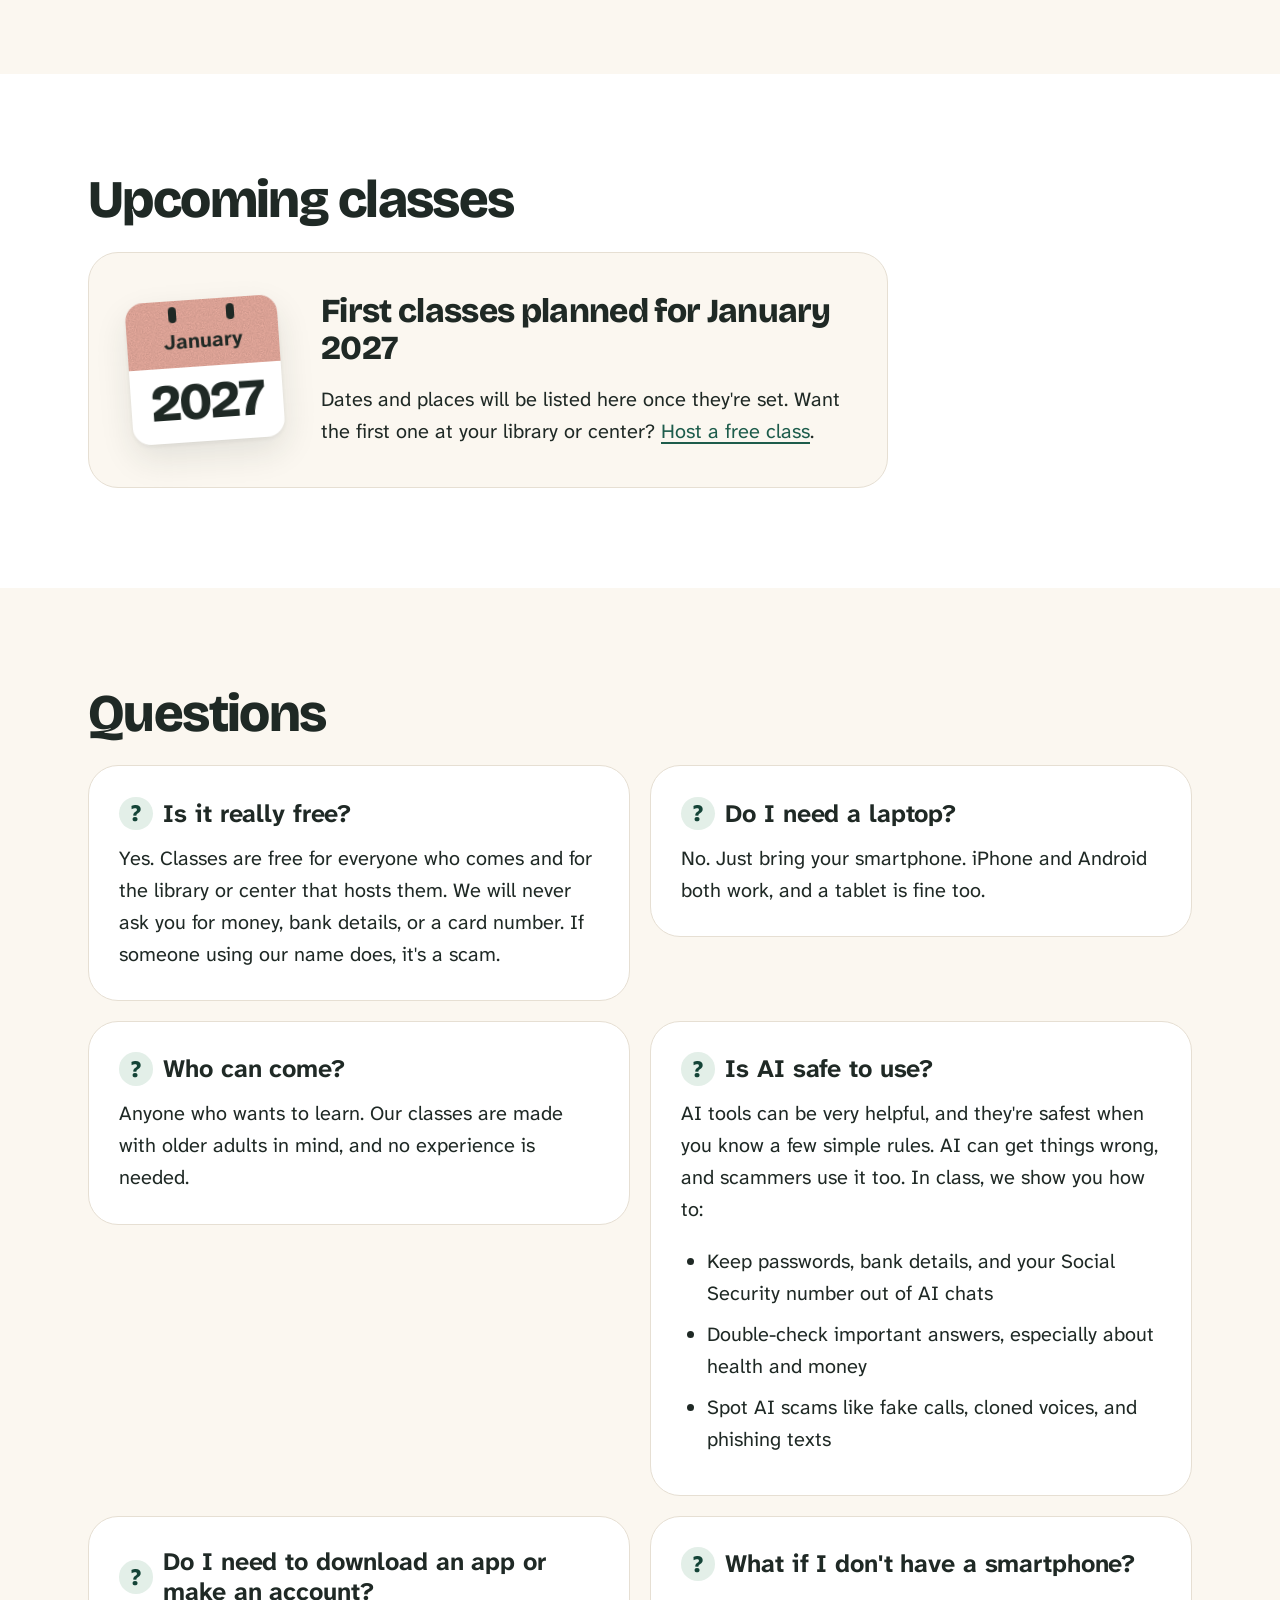
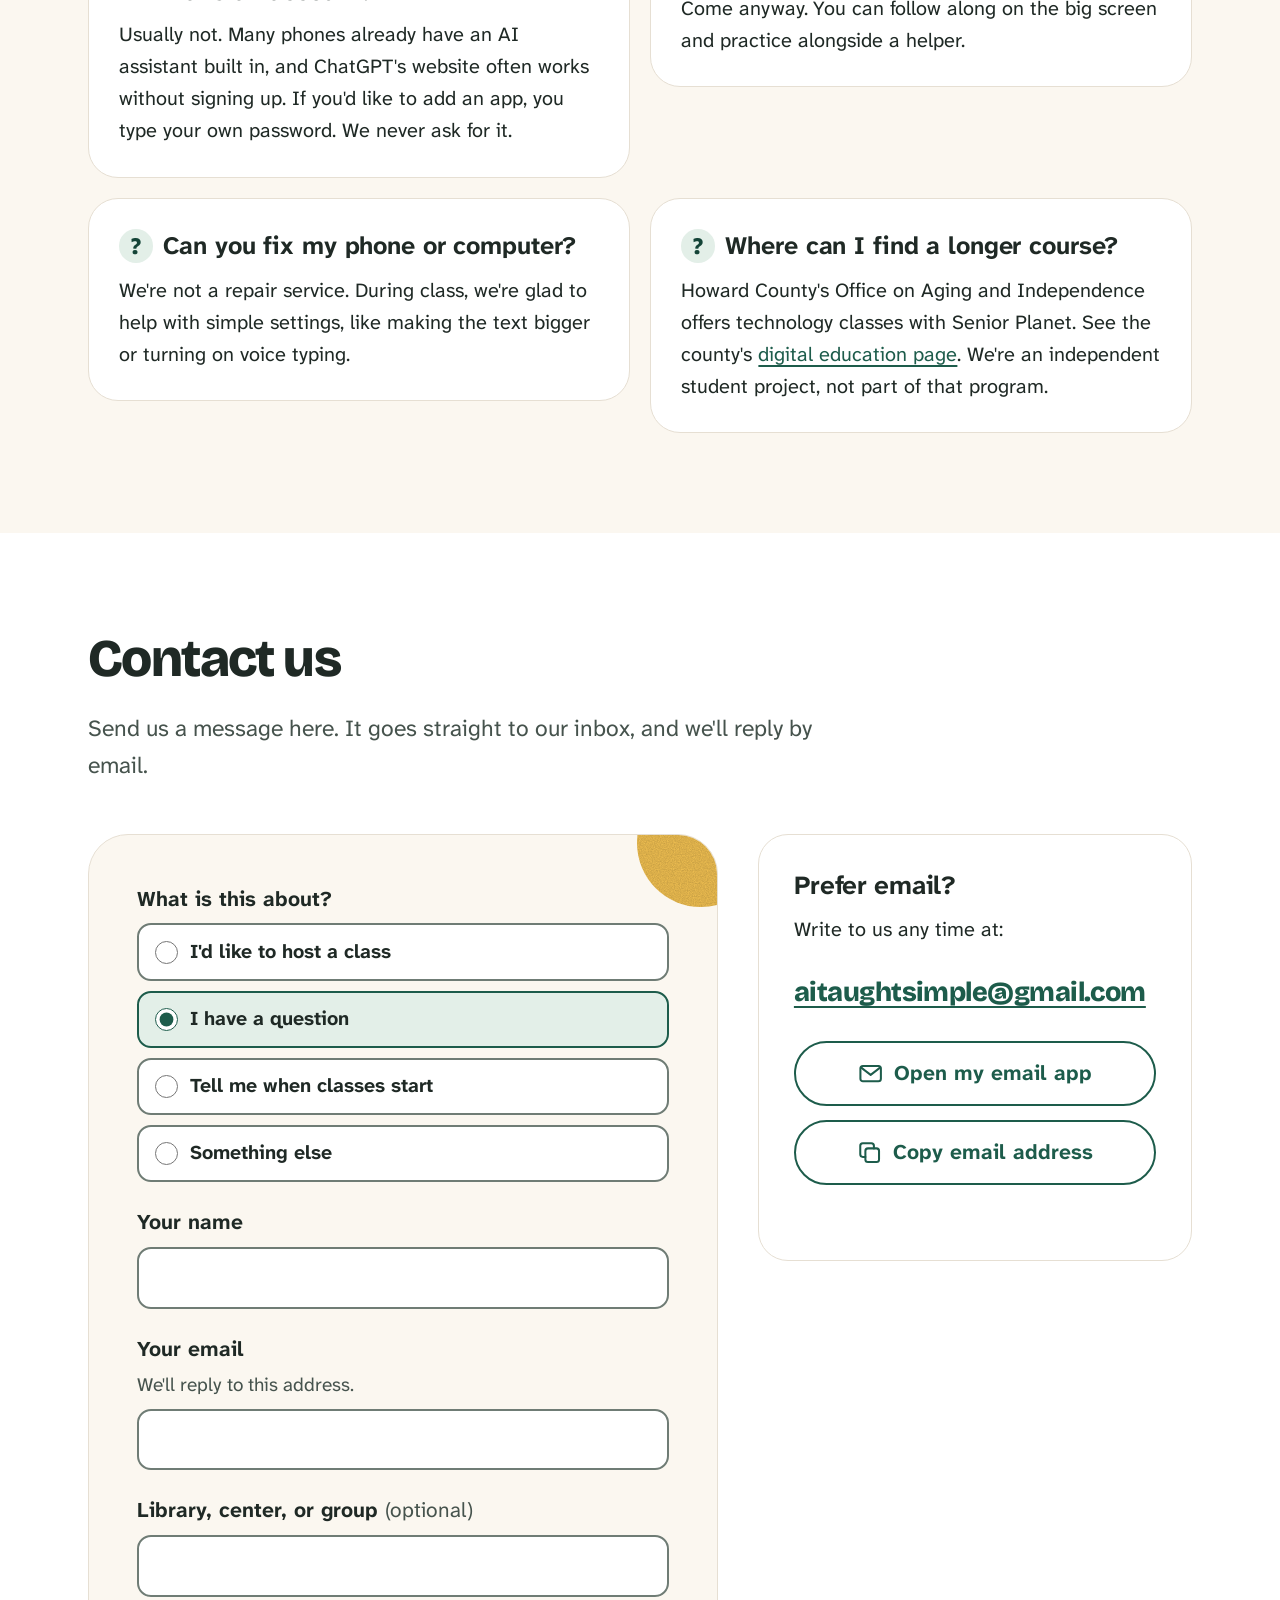
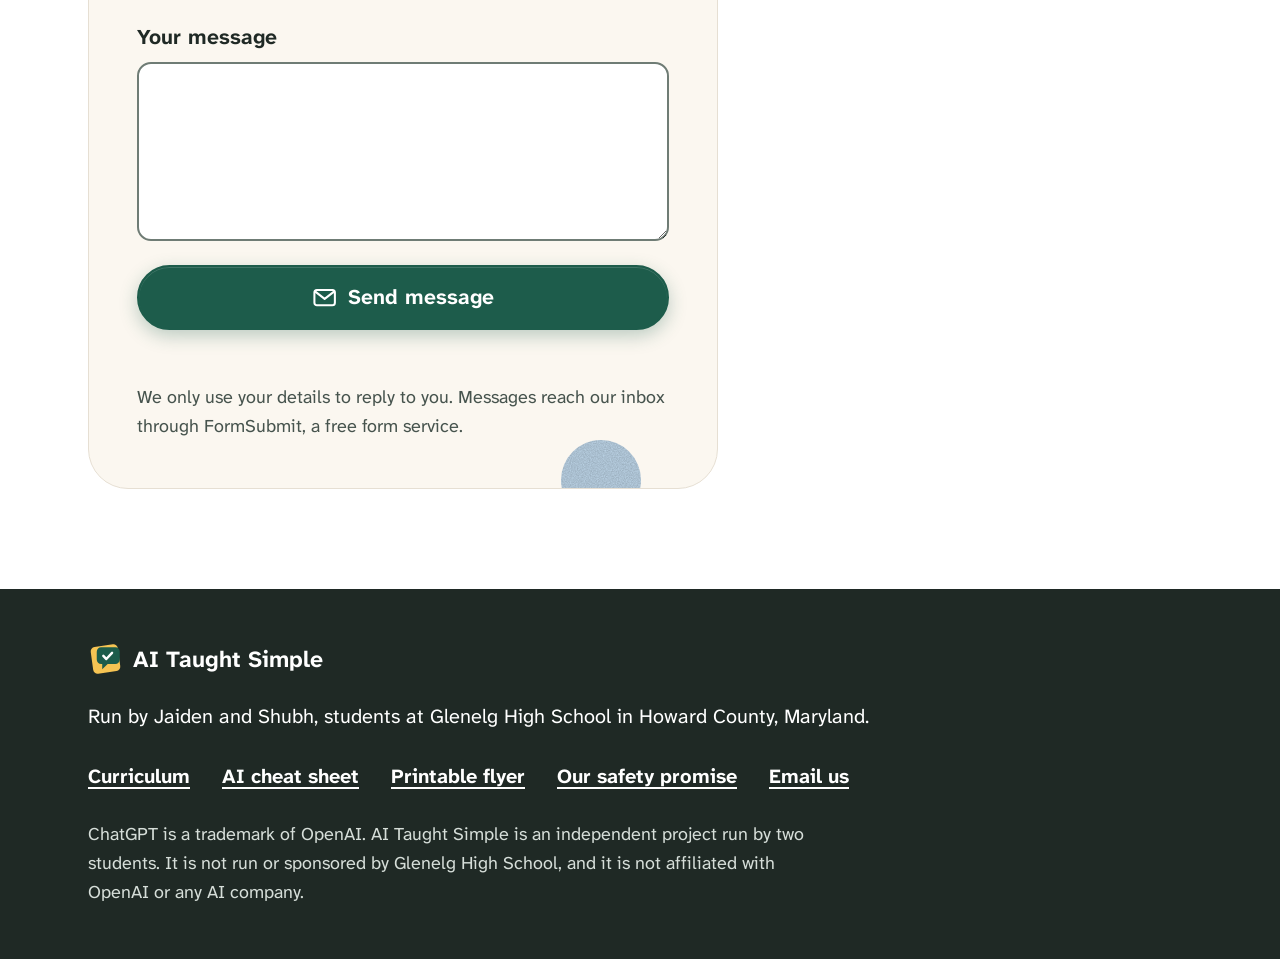
==== commit e5984072: "Remove claims that aren't true yet - Say AI Taught Simple is an independent project run by two stude" ====
--- a/index.html
+++ b/index.html
@@ -442,7 +442,7 @@
           <p class="about-lede">We're <span data-site="team">Jaiden and Shubh</span>, students at <span data-site="school">Glenelg High School</span> in <span data-site="area">Howard County, Maryland</span>.</p>
           <p>AI tools like ChatGPT can make everyday tasks easier, and scammers are starting to use AI too. We started <span data-site="name">AI Taught Simple</span> so anyone can learn both sides in a friendly, patient class: how to put these tools to work, and how to stay safe.</p>
         </div>
-        <ul class="people" aria-label="Who runs the club">
+        <ul class="people" aria-label="Who runs AI Taught Simple">
           <li class="person"><span class="avatar" style="--c: var(--sun)" aria-hidden="true">J</span><span><strong>Jaiden</strong><span class="person-role">Student, <span data-site="school">Glenelg High School</span></span></span></li>
           <li class="person"><span class="avatar" style="--c: var(--sky)" aria-hidden="true">S</span><span><strong>Shubh</strong><span class="person-role">Student, <span data-site="school">Glenelg High School</span></span></span></li>
         </ul>
@@ -456,7 +456,7 @@
         <div class="upcoming">
           <div class="cal" aria-hidden="true"><span class="cal-top" data-site-month>January</span><span class="cal-year" data-site-year>2027</span></div>
           <div>
-            <p class="upcoming-when">First classes coming <span data-site="firstClasses">January 2027</span></p>
+            <p class="upcoming-when">First classes planned for <span data-site="firstClasses">January 2027</span></p>
             <p>Dates and places will be listed here once they're set. Want the first one at your library or center? <a href="#host">Host a free class</a>.</p>
           </div>
         </div>
@@ -495,7 +495,7 @@
           </div>
           <div class="faq-item">
             <h3>What if I don't have a smartphone?</h3>
-            <p>Come anyway. You can follow along on the big screen and practice on our demo phone with a helper.</p>
+            <p>Come anyway. You can follow along on the big screen and practice alongside a helper.</p>
           </div>
           <div class="faq-item">
             <h3>Can you fix my phone or computer?</h3>
@@ -503,7 +503,7 @@
           </div>
           <div class="faq-item">
             <h3>Where can I find a longer course?</h3>
-            <p>Howard County's Office on Aging and Independence offers technology classes with Senior Planet. See the county's <a href="https://www.howardcountymd.gov/digital50">digital education page</a>. We're a separate student club, not part of that program.</p>
+            <p>Howard County's Office on Aging and Independence offers technology classes with Senior Planet. See the county's <a href="https://www.howardcountymd.gov/digital50">digital education page</a>. We're an independent student project, not part of that program.</p>
           </div>
         </div>
       </div>
@@ -602,7 +602,7 @@
         <li><a href="#promise">Our safety promise</a></li>
         <li><a href="mailto:aitaughtsimple@gmail.com" data-mailto>Email us</a></li>
       </ul>
-      <p class="fine-print">ChatGPT is a trademark of OpenAI. <span data-site="name">AI Taught Simple</span> is run by students and is not affiliated with OpenAI or any AI company.</p>
+      <p class="fine-print">ChatGPT is a trademark of OpenAI. <span data-site="name">AI Taught Simple</span> is an independent project run by two students. It is not run or sponsored by Glenelg High School, and it is not affiliated with OpenAI or any AI company.</p>
     </div>
   </footer>
 
